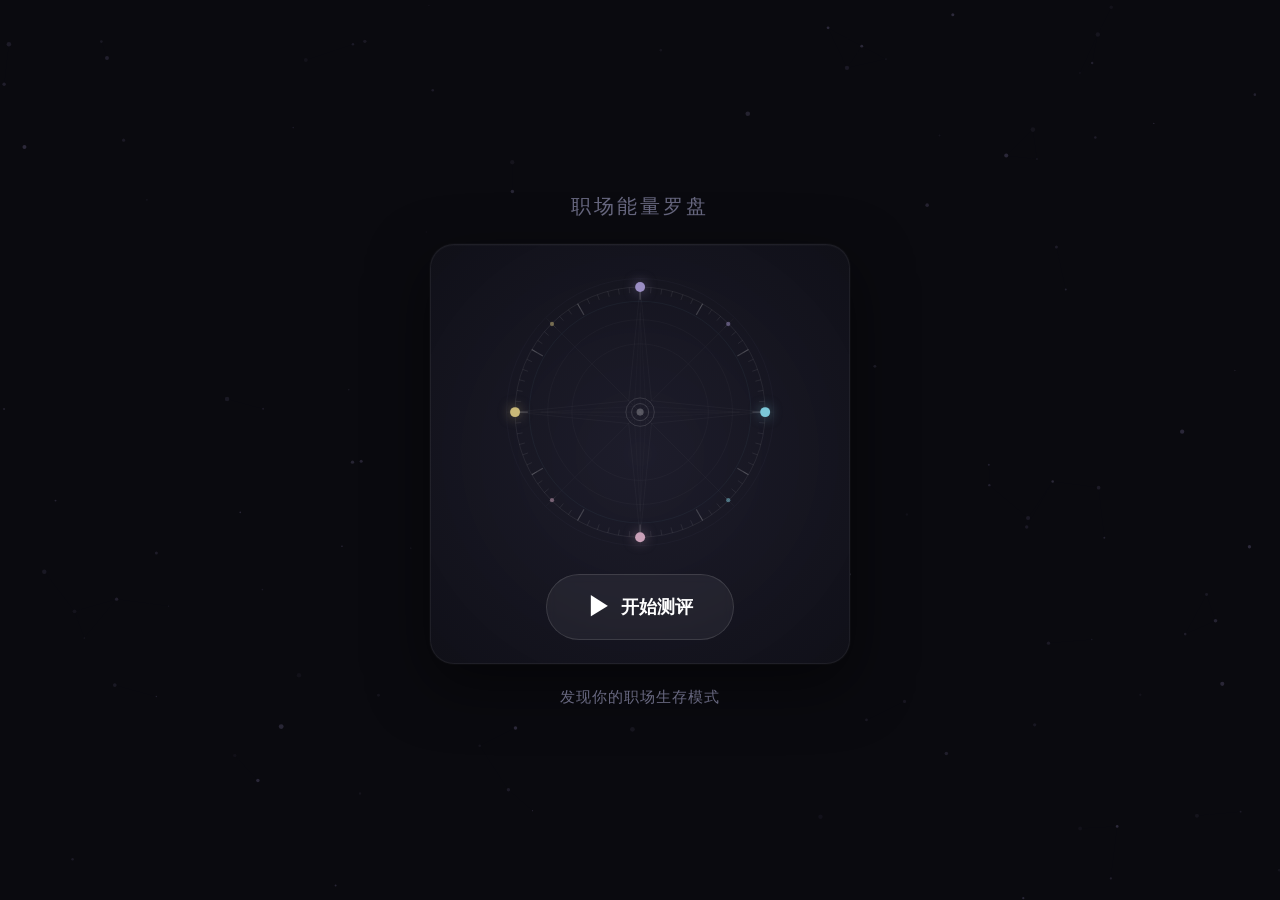
==== projects/career-compass/index.html @ a4a71238 "初始提交：门户首页 + 赛博算命 + 职场罗盘 + 简历优化" ====
<!DOCTYPE html>
<html lang="zh-CN">
<head>
<meta charset="UTF-8">
<meta name="viewport" content="width=device-width, initial-scale=1.0, maximum-scale=1.0, user-scalable=no, viewport-fit=cover">
<meta name="color-scheme" content="dark">
<meta name="theme-color" content="#08080f">
<meta name="description" content="职场能量罗盘 - 发现你的职场生存模式。24道题，8分钟，找到你在职场中的核心矛盾与应对策略。">
<meta property="og:title" content="职场能量罗盘 - 发现你的职场生存模式">
<meta property="og:description" content="24道题测出你的职场生存模式，获得专属行动指南。">
<meta property="og:type" content="website">
<title>职场能量罗盘 - 发现你的职场生存模式</title>
<style>
/* ===== CSS Variables ===== */
:root {
  --bg-deep: #0a0a0f;
  --bg-primary: #0f0f18;
  --bg-card: #161622;
  --bg-elevated: #1c1c2e;
  --accent-cyan: #7cc8d8;
  --accent-purple: #9b8ec4;
  --accent-rose: #c9a0b8;
  --accent-gold: #c9b878;
  --accent-green: #7eb89e;
  --accent-coral: #c98080;
  --gradient-main: linear-gradient(135deg, #9b8ec4, #7cc8d8);
  --gradient-accent: linear-gradient(135deg, #c9a0b8, #c9b878);
  --text-primary: #e8e8f0;
  --text-secondary: #9898b0;
  --text-muted: #686880;
  --border-subtle: rgba(155, 142, 196, 0.12);
  --border-glow: rgba(124, 200, 216, 0.25);
  --shadow-neon: 0 0 30px rgba(124, 200, 216, 0.12), 0 0 80px rgba(155, 142, 196, 0.06);
  --shadow-elevated: 0 4px 32px rgba(0, 0, 0, 0.4);
  --radius-sm: 8px;
  --radius-md: 12px;
  --radius-lg: 20px;
  --radius-xl: 28px;
  --font-heading: 'PingFang SC', 'Microsoft YaHei', 'Noto Sans SC', sans-serif;
  --font-body: 'PingFang SC', 'Microsoft YaHei', 'Noto Sans SC', sans-serif;
  --font-mono: 'SF Mono', 'Cascadia Code', 'Consolas', monospace;
}
*, *::before, *::after { box-sizing: border-box; margin: 0; padding: 0; }
html, body { height: 100%; overflow: hidden; }
body {
  font-family: var(--font-body);
  background: var(--bg-deep);
  color: var(--text-primary);
  -webkit-font-smoothing: antialiased;
  -webkit-tap-highlight-color: transparent;
  -webkit-touch-callout: none;
  user-select: none;
}
button { font-family: inherit; border: none; cursor: pointer; background: none; color: inherit; -webkit-appearance: none; appearance: none; }
.report-section * { -webkit-touch-callout: default; user-select: text; }

/* ===== Canvas Background ===== */
#particleCanvas { position: fixed; top: 0; left: 0; width: 100%; height: 100%; z-index: 0; pointer-events: none; }

/* ===== App Container ===== */
#app { position: relative; z-index: 1; height: 100%; width: 100%; max-width: 720px; margin: 0 auto; display: flex; flex-direction: column; overflow: hidden; }

/* ===== Page Base ===== */
.page { position: absolute; top: 0; left: 0; width: 100%; height: 100%; display: flex; flex-direction: column; align-items: center; justify-content: center; padding: 24px 20px; opacity: 0; transform: translateY(20px); pointer-events: none; transition: opacity 400ms cubic-bezier(0.4,0,0.2,1), transform 400ms cubic-bezier(0.4,0,0.2,1); overflow-y: auto; -webkit-overflow-scrolling: touch; }
.page.active { opacity: 1; transform: translateY(0); pointer-events: auto; }

/* ===== Loading Page ===== */
#page-loading.active { background: var(--bg-deep); }

/* ===== Start Page — Screen Card ===== */
#page-start { gap: clamp(12px, 3vh, 24px); }
.screen-label { font-size: clamp(15px, 3vw, 20px); color: var(--text-muted); letter-spacing: 3px; text-transform: uppercase; text-align: center; }
.screen-card {
  width: min(82vw, 420px); aspect-ratio: 1 / 1;
  border-radius: clamp(16px, 3vw, 24px);
  background: radial-gradient(ellipse at center, rgba(155,142,196,0.06) 0%, rgba(0,0,0,0.3) 100%), var(--bg-card);
  border: 1px solid rgba(255,255,255,0.06);
  position: relative; overflow: hidden;
  box-shadow: 0 0 0 1px rgba(255,255,255,0.02), 0 20px 60px rgba(0,0,0,0.5), inset 0 1px 0 rgba(255,255,255,0.02);
}
.screen-inner {
  position: absolute; inset: 0;
  display: flex; flex-direction: column; align-items: center; justify-content: center;
  gap: clamp(12px, 2vh, 20px);
  transition: transform 400ms cubic-bezier(0.4,0,0.2,1), opacity 300ms ease;
}
.screen-compass {
  width: 68%; aspect-ratio: 1 / 1;
  transition: transform 800ms cubic-bezier(0.25,0.1,0.25,1);
}
.screen-compass svg { width: 100%; height: 100%; overflow: visible; }
.screen-compass .dot-north, .screen-compass .dot-south,
.screen-compass .dot-east, .screen-compass .dot-west { transition: transform 400ms cubic-bezier(0.25,0.1,0.25,1); }

/* Screen idle animation — slow breathing rotation */
#page-start.active .screen-compass { animation: compassBreathe 8s ease-in-out infinite; }
@keyframes compassBreathe {
  0%, 100% { transform: rotate(0deg); }
  25% { transform: rotate(3deg); }
  75% { transform: rotate(-3deg); }
}

/* PLAY button */
.screen-play {
  display: flex; align-items: center; gap: 10px;
  padding: clamp(12px, 2vh, 16px) clamp(28px, 5vw, 40px);
  border-radius: 50px;
  font-size: clamp(15px, 2.5vw, 18px); font-weight: 600; color: #fff;
  background: rgba(255,255,255,0.06);
  border: 1px solid rgba(255,255,255,0.12);
  cursor: pointer; transition: all 300ms ease;
  backdrop-filter: blur(4px);
}
.screen-play:hover { background: rgba(255,255,255,0.1); border-color: rgba(255,255,255,0.2); }
.screen-play:active { transform: scale(0.96); }
.play-icon { font-size: clamp(18px, 3vw, 24px); }

/* Screen animations — triggered by JS */
.screen-compass.spinning { animation: spinFast 0.8s cubic-bezier(0.25,0.1,0.25,1) forwards !important; }
@keyframes spinFast { 0% { transform: rotate(0deg); } 100% { transform: rotate(720deg); } }
.screen-compass.converging .dot-north,
.screen-compass.converging .dot-south,
.screen-compass.converging .dot-east,
.screen-compass.converging .dot-west { transform: translate(0, 0) !important; }
.screen-compass.converging .dot-north { transform: translate(0, 34px) !important; }
.screen-compass.converging .dot-south { transform: translate(0, -34px) !important; }
.screen-compass.converging .dot-east { transform: translate(-34px, 0) !important; }
.screen-compass.converging .dot-west { transform: translate(34px, 0) !important; }
.screen-inner.burst { transform: scale(20); opacity: 0; transition: transform 500ms cubic-bezier(0.6,0,1,1), opacity 400ms ease; }

.screen-sub { font-size: clamp(13px, 2vw, 15px); color: var(--text-muted); text-align: center; letter-spacing: 1px; }
/* Staggered fade-in for start page text */
#page-start .screen-label, #page-start .screen-card, #page-start .screen-sub { opacity: 0; transform: translateY(12px); }
#page-start.active .screen-label { animation: fadeInUp 500ms ease-out 100ms forwards; }
#page-start.active .screen-card { animation: fadeInUp 500ms ease-out 250ms forwards; }
#page-start.active .screen-sub { animation: fadeInUp 500ms ease-out 450ms forwards; }
@keyframes fadeInUp { to { opacity: 1; transform: translateY(0); } }

/* ===== Shared Button Styles ===== */
.btn-primary { padding: 16px 48px; border-radius: var(--radius-xl); font-size: 17px; font-weight: 600; color: #fff; background: var(--gradient-main); box-shadow: var(--shadow-neon); transition: all 200ms ease; position: relative; }
.btn-primary:hover { transform: translateY(-1px); box-shadow: 0 0 20px rgba(124,200,216,0.18), 0 0 50px rgba(155,142,196,0.08); }
.btn-primary:active { transform: scale(0.98); }

/* ===== Quiz Page ===== */
#page-quiz { justify-content: flex-start; padding-top: 80px; }
.progress-wrap { width: 100%; max-width: 400px; margin-bottom: 32px; }
.progress-info { display: flex; justify-content: space-between; margin-bottom: 8px; font-size: 13px; color: var(--text-muted); }
.progress-track { width: 100%; height: 4px; background: var(--bg-card); border-radius: 2px; overflow: hidden; }
.progress-fill { height: 100%; background: var(--gradient-main); border-radius: 2px; transition: width 300ms ease; box-shadow: none; }
.module-indicator { font-size: 12px; color: var(--accent-cyan); text-transform: uppercase; letter-spacing: 2px; margin-bottom: 12px; text-align: center; }
.question-card { width: 100%; max-width: 460px; animation: slideInRight 350ms ease-out; }
.question-card.reverse { animation: slideInLeft 350ms ease-out; }
@keyframes slideInRight { from { opacity: 0; transform: translateX(40px); } to { opacity: 1; transform: translateX(0); } }
@keyframes slideInLeft { from { opacity: 0; transform: translateX(-40px); } to { opacity: 1; transform: translateX(0); } }
.question-number { font-size: 13px; color: var(--accent-purple); margin-bottom: 12px; font-weight: 600; }
.question-text { font-size: 19px; font-weight: 500; line-height: 1.5; margin-bottom: 24px; color: var(--text-primary); }
.options-grid { display: flex; flex-direction: column; gap: 12px; }
.option-btn { display: flex; align-items: flex-start; gap: 12px; width: 100%; padding: 16px; border-radius: var(--radius-md); background: var(--bg-card); border: 1px solid var(--border-subtle); text-align: left; transition: all 200ms ease; cursor: pointer; min-height: 56px; }
.option-btn:hover { border-color: rgba(124,200,216,0.4); background: rgba(124,200,216,0.03); }
.option-btn.selected { border-color: var(--accent-cyan); background: linear-gradient(145deg, rgba(124,200,216,0.08), rgba(155,142,196,0.05)); }
.option-letter { flex-shrink: 0; width: 28px; height: 28px; border-radius: 50%; background: var(--bg-elevated); display: flex; align-items: center; justify-content: center; font-size: 13px; font-weight: 600; color: var(--text-muted); transition: all 200ms ease; }
.option-btn.selected .option-letter { background: var(--accent-cyan); color: #1a1a28; }
.option-text { font-size: 15px; line-height: 1.6; color: var(--text-secondary); }
.option-btn.selected .option-text { color: var(--text-primary); }
.quiz-nav { display: flex; justify-content: space-between; width: 100%; max-width: 460px; margin-top: 24px; gap: 16px; }
.btn-back, .btn-next { padding: 12px 24px; border-radius: var(--radius-md); font-size: 14px; font-weight: 500; transition: all 200ms ease; }
.btn-back { color: var(--text-muted); border: 1px solid var(--border-subtle); }
.btn-back:hover { color: var(--text-secondary); border-color: var(--text-muted); }
.btn-next { color: #fff; background: var(--gradient-main); opacity: 0.4; pointer-events: none; transition: all 200ms ease; }
.btn-next.enabled { opacity: 1; pointer-events: auto; }
.btn-next.enabled:hover { background: linear-gradient(135deg, #a99ccf, #8cd2df); }

/* ===== Result Page ===== */
#page-result { justify-content: flex-start; padding-top: 40px; padding-bottom: 120px; }
.result-compact { width: 100%; max-width: 460px; display: flex; flex-direction: column; align-items: center; }
.mode-emoji { font-size: 64px; margin-bottom: 12px; animation: floatIn 600ms ease-out; }
@keyframes floatIn { from { opacity: 0; transform: translateY(20px) scale(0.8); } to { opacity: 1; transform: translateY(0) scale(1); } }
.mode-name { font-size: 30px; font-weight: 700; text-align: center; margin-bottom: 4px; }
.mode-name-en { font-size: 14px; color: var(--text-muted); font-family: var(--font-mono); margin-bottom: 12px; }
.mode-tagline { font-size: 16px; color: var(--text-secondary); text-align: center; font-style: italic; line-height: 1.5; margin-bottom: 28px; padding: 0 16px; }

/* Dashboard */
.dashboard { width: 100%; display: grid; grid-template-columns: repeat(4, 1fr); gap: 12px; margin-bottom: 28px; }
.gauge { display: flex; flex-direction: column; align-items: center; gap: 6px; }
.gauge-ring { position: relative; width: 64px; height: 64px; }
.gauge-ring svg { width: 100%; height: 100%; transform: rotate(-90deg); }
.gauge-bg { fill: none; stroke: rgba(255,255,255,0.06); stroke-width: 3; }
.gauge-fill { fill: none; stroke-width: 3; stroke-linecap: round; transition: stroke-dashoffset 1400ms cubic-bezier(0.4,0,0.2,1); }
.gauge-value { position: absolute; top: 50%; left: 50%; transform: translate(-50%, -50%); font-size: 16px; font-weight: 700; }
.gauge-label { font-size: 11px; color: var(--text-muted); text-align: center; }

/* Core Contradiction */
.contradiction-card { width: 100%; padding: 20px; border-radius: var(--radius-lg); background: var(--bg-card); border: 1px solid var(--border-subtle); margin-bottom: 24px; }
.contradiction-card h4 { font-size: 13px; color: var(--accent-coral); margin-bottom: 8px; text-transform: uppercase; letter-spacing: 1px; }
.contradiction-card p { font-size: 15px; color: var(--text-primary); line-height: 1.6; }

/* Expand Button */
.btn-expand { width: 100%; padding: 14px; border-radius: var(--radius-md); font-size: 15px; color: var(--accent-cyan); border: 1px solid var(--border-glow); background: rgba(124,200,216,0.05); transition: all 200ms ease; margin-bottom: 24px; }
.btn-expand:hover { background: rgba(124,200,216,0.1); }

/* Full Report */
.result-full { width: 100%; max-width: 460px; max-height: 0; opacity: 0; overflow: hidden; transition: max-height 600ms cubic-bezier(0.4,0,0.2,1), opacity 400ms ease; }
.result-full.expanded { max-height: 12000px; opacity: 1; }
.report-section { margin-bottom: 28px; padding: 24px; border-radius: var(--radius-lg); background: var(--bg-card); border: 1px solid var(--border-subtle); }
.report-section h3 { font-size: 18px; font-weight: 600; margin-bottom: 16px; color: var(--text-primary); letter-spacing: 0.5px; }
.report-section h4 { font-size: 15px; font-weight: 600; margin-bottom: 8px; color: var(--text-primary); }
.report-section p { font-size: 14px; line-height: 1.8; color: var(--text-secondary); }
.report-section .highlight { color: var(--accent-cyan); }
.superpower-item, .trap-item, .strategy-item { margin-bottom: 16px; }
.superpower-item:last-child, .trap-item:last-child, .strategy-item:last-child { margin-bottom: 0; }
.power-icon, .trap-icon, .strategy-icon { font-size: 20px; margin-right: 6px; }
.signal-tag { display: inline-block; padding: 4px 10px; border-radius: 12px; font-size: 12px; margin-top: 6px; background: rgba(201,128,128,0.15); color: var(--accent-coral); }
.action-tag { display: inline-block; padding: 6px 12px; border-radius: 12px; font-size: 13px; margin-top: 8px; background: rgba(124,200,216,0.1); color: var(--accent-cyan); }
.relation-table { width: 100%; border-collapse: collapse; margin-top: 8px; }
.relation-table th, .relation-table td { padding: 10px 12px; font-size: 13px; line-height: 1.5; text-align: left; border-bottom: 1px solid var(--border-subtle); }
.relation-table th { color: var(--text-muted); font-weight: 500; font-size: 12px; }
.relation-table td { color: var(--text-secondary); }

/* Result Actions */
.result-actions { position: fixed; bottom: 0; left: 0; right: 0; padding: 16px 20px calc(16px + env(safe-area-inset-bottom, 0px)); background: linear-gradient(180deg, transparent, var(--bg-deep) 40%); display: flex; gap: 12px; justify-content: center; z-index: 10; max-width: 720px; margin: 0 auto; }
.btn-secondary { padding: 14px 28px; border-radius: var(--radius-xl); font-size: 15px; font-weight: 500; color: var(--text-secondary); border: 1px solid var(--border-subtle); transition: all 200ms ease; }
.btn-secondary:hover { border-color: var(--text-muted); color: var(--text-primary); }

/* ===== Scrollbar ===== */
::-webkit-scrollbar { width: 4px; }
::-webkit-scrollbar-track { background: transparent; }
::-webkit-scrollbar-thumb { background: var(--border-subtle); border-radius: 2px; }
::-webkit-scrollbar-thumb:hover { background: var(--border-glow); }

/* ===== Mobile ===== */
@media (max-width: 480px) {
  .mode-name { font-size: 25px; }
  .question-text { font-size: 17px; }
  .option-btn { padding: 14px; min-height: 52px; }
  .option-text { font-size: 14px; }
  .dashboard { grid-template-columns: repeat(4, 1fr); gap: 8px; }
  .gauge-ring { width: 52px; height: 52px; }
  .gauge-value { font-size: 14px; }
  .page { padding: 20px 16px; }
  #page-quiz { padding-top: 60px; }
}
@media (max-width: 360px) {
  .screen-card { width: 88vw; border-radius: 14px; }
  .screen-compass { width: 72%; }
}
@media (min-width: 768px) {
  .question-text { font-size: 20px; }
  .option-text { font-size: 16px; }
}
</style>
</head>
<body>
<canvas id="particleCanvas"></canvas>
<div id="app">
  <!-- Loading -->
  <section id="page-loading" class="page active"></section>
  <!-- Start -->
  <section id="page-start" class="page">
    <p class="screen-label">职场能量罗盘</p>
    <div class="screen-card" id="screenCard">
      <div class="screen-inner" id="screenInner">
        <div class="screen-compass" id="screenCompass">
          <svg viewBox="0 0 200 200">
            <defs>
              <radialGradient id="cg" cx="50%" cy="50%"><stop offset="0%" stop-color="rgba(255,255,255,0.06)"/><stop offset="100%" stop-color="rgba(255,255,255,0)"/></radialGradient>
            </defs>
            <!-- Outer glow ring -->
            <circle cx="100" cy="100" r="94" fill="none" stroke="rgba(155,142,196,0.06)" stroke-width="0.5"/>
            <!-- Tick ring: 72 ticks at 5° intervals -->
            <g id="ticks" stroke="rgba(255,255,255,0.12)" stroke-width="0.4">
              <g id="tickGroup"></g>
            </g>
            <!-- Outer ring -->
            <circle cx="100" cy="100" r="88" fill="none" stroke="rgba(255,255,255,0.08)" stroke-width="0.6"/>
            <!-- Major tick ring (12 ticks at 30°) -->
            <g id="majorTicks" stroke="rgba(255,255,255,0.18)" stroke-width="0.8"></g>
            <!-- Mid ring -->
            <circle cx="100" cy="100" r="78" fill="none" stroke="rgba(124,200,216,0.08)" stroke-width="0.5"/>
            <!-- Inner ring -->
            <circle cx="100" cy="100" r="65" fill="none" stroke="rgba(255,255,255,0.05)" stroke-width="0.4"/>
            <!-- Compass rose: 8-pointed star -->
            <g stroke="rgba(255,255,255,0.06)" stroke-width="0.4" fill="none">
              <polygon points="100,12 108,92 188,100 108,108 100,188 92,108 12,100 92,92"/>
              <polygon points="100,30 104,96 170,100 104,104 100,170 96,104 30,100 96,96" stroke="rgba(255,255,255,0.04)"/>
            </g>
            <!-- Cardinal lines -->
            <g stroke="rgba(255,255,255,0.05)" stroke-width="0.4">
              <line x1="100" y1="6" x2="100" y2="194"/>
              <line x1="6" y1="100" x2="194" y2="100"/>
              <line x1="34" y1="34" x2="166" y2="166"/>
              <line x1="166" y1="34" x2="34" y2="166"/>
            </g>
            <!-- Inner rose ring -->
            <circle cx="100" cy="100" r="48" fill="none" stroke="rgba(255,255,255,0.05)" stroke-width="0.4"/>
            <!-- Center hub -->
            <circle cx="100" cy="100" r="10" fill="none" stroke="rgba(255,255,255,0.15)" stroke-width="0.6"/>
            <circle cx="100" cy="100" r="6" fill="none" stroke="rgba(255,255,255,0.2)" stroke-width="0.5"/>
            <circle cx="100" cy="100" r="2.5" fill="rgba(255,255,255,0.25)"/>
            <!-- Cardinal dots (colored, parallax) -->
            <circle cx="100" cy="12" r="3.5" fill="#9b8ec4" class="dot-north" data-depth="0.7" style="filter: drop-shadow(0 0 4px rgba(155,142,196,0.5))"/>
            <circle cx="188" cy="100" r="3.5" fill="#7cc8d8" class="dot-east" data-depth="0.5" style="filter: drop-shadow(0 0 4px rgba(124,200,216,0.5))"/>
            <circle cx="100" cy="188" r="3.5" fill="#c9a0b8" class="dot-south" data-depth="0.7" style="filter: drop-shadow(0 0 4px rgba(201,160,184,0.5))"/>
            <circle cx="12" cy="100" r="3.5" fill="#c9b878" class="dot-west" data-depth="0.5" style="filter: drop-shadow(0 0 4px rgba(201,184,120,0.5))"/>
            <!-- Secondary dots at intercardinal positions -->
            <circle cx="162" cy="38" r="1.5" fill="rgba(155,142,196,0.5)" data-depth="0.3"/>
            <circle cx="162" cy="162" r="1.5" fill="rgba(124,200,216,0.5)" data-depth="0.3"/>
            <circle cx="38" cy="162" r="1.5" fill="rgba(201,160,184,0.5)" data-depth="0.3"/>
            <circle cx="38" cy="38" r="1.5" fill="rgba(201,184,120,0.5)" data-depth="0.3"/>
          </svg>
        </div>
        <button class="screen-play" id="btnPlay" onclick="startQuiz()">
          <span class="play-icon">▶</span>
          <span>开始测评</span>
        </button>
      </div>
    </div>
    <p class="screen-sub">发现你的职场生存模式</p>
  </section>
  <!-- Quiz -->
  <section id="page-quiz" class="page">
    <div class="progress-wrap">
      <div class="progress-info"><span id="progressText">1 / 24</span><span id="moduleLabel" class="module-indicator">模块一：能量来源</span></div>
      <div class="progress-track"><div class="progress-fill" id="progressFill" style="width:4.2%"></div></div>
    </div>
    <div class="question-card" id="questionCard">
      <div class="question-number" id="questionNumber">Q1</div>
      <h3 class="question-text" id="questionText"></h3>
      <div class="options-grid" id="optionsGrid"></div>
    </div>
    <div class="quiz-nav">
      <button class="btn-back" id="btnBack" onclick="prevQuestion()">← 上一题</button>
      <button class="btn-next" id="btnNext" onclick="nextQuestion()">下一题 →</button>
    </div>
  </section>
  <!-- Result -->
  <section id="page-result" class="page">
    <div class="result-compact" id="resultCompact"></div>
    <div class="result-full collapsed" id="resultFull"></div>
    <div class="result-actions">
      <button class="btn-secondary" onclick="resetQuiz()">重新测评</button>
      <button class="btn-primary" onclick="saveResult()">保存结果</button>
    </div>
  </section>
</div>

<script>
// ==================== DATA ====================
const QUESTIONS = [
  // 模块一：能量来源 Q1-Q6 (index 0-5)
  {id:1, module:1, text:'周一早晨醒来，想到要上班，你的第一反应通常是？', options:[
    {l:'A', t:'"今天有什么新挑战在等我？"——想到可能的成就感就精神了'},
    {l:'B', t:'"又要面对那些破事了"——需要做一下心理建设才能起床'},
    {l:'C', t:'"今天有哪些会议/社交？"——想到要和同事交流，有点期待也有点紧张'},
    {l:'D', t:'"让我安静地把今天的事做完就好"——最怕突然被打扰'}]},
  {id:2, module:1, text:'以下哪种情况最让你感到"被掏空"？', options:[
    {l:'A', t:'努力了很久却没人看到、没人认可'},
    {l:'B', t:'做的事情毫无意义，纯粹为了做而做'},
    {l:'C', t:'团队氛围紧张，人际关系让人心累'},
    {l:'D', t:'被频繁打断，没有整块时间专注做事'}]},
  {id:3, module:1, text:'当你完成了一个大项目，什么最能让你"回血"？', options:[
    {l:'A', t:'领导公开表扬、同事的羡慕、朋友圈的点赞'},
    {l:'B', t:'自己内心知道这件事做得漂亮，有没有人夸不重要'},
    {l:'C', t:'和团队一起庆祝，感受那种"我们一起做到了"的连接感'},
    {l:'D', t:'一个人静静待着，给自己一段什么都不做的空白时间'}]},
  {id:4, module:1, text:'以下哪种描述最接近你对"好工作"的定义？', options:[
    {l:'A', t:'收入体面、title好听、爸妈在亲戚面前有面子'},
    {l:'B', t:'做自己真正相信的事情，哪怕收入不是最高的'},
    {l:'C', t:'同事好相处、领导不PUA、每天上班心情不差'},
    {l:'D', t:'有足够的自主权，不被人盯着干活'}]},
  {id:5, module:1, text:'领导当众表扬你时，你的真实感受是？', options:[
    {l:'A', t:'开心！这是对我价值的确认，我要截图发给朋友/家人'},
    {l:'B', t:'有点尴尬……我其实更希望私下得到具体的反馈'},
    {l:'C', t:'松了一口气，说明我最近的人际关系处理得还不错'},
    {l:'D', t:'好的，然后呢？我更关心下一步该做什么'}]},
  {id:6, module:1, text:'你更愿意把业余时间花在？', options:[
    {l:'A', t:'能带来额外收入或社交资本的副业/学习'},
    {l:'B', t:'纯粹因为热爱而做的事情，哪怕不产生任何经济价值'},
    {l:'C', t:'和朋友/家人在一起，维护重要的人际关系'},
    {l:'D', t:'独处、阅读、思考、运动——给自己充电'}]},
  // 模块二：压力应对 Q7-Q12 (index 6-11)
  {id:7, module:2, text:'当你发现自己的工作量越来越大、快要扛不住时，你会？', options:[
    {l:'A', t:'直接找领导谈：要么加人、要么加钱、要么减活'},
    {l:'B', t:'先自己扛一扛，但如果发现根本性问题，会推动流程优化'},
    {l:'C', t:'找同事吐槽、寻求情感支持，然后继续扛'},
    {l:'D', t:'调整自己的节奏，降低标准，能交差就行'}]},
  {id:8, module:2, text:'公司推出了一个你认为不合理的新政策，你的反应是？', options:[
    {l:'A', t:'联合同事一起反馈，争取修改'},
    {l:'B', t:'分析背后的逻辑，看有没有道理，如果没有就提建设性替代方案'},
    {l:'C', t:'虽然不爽，但会先观察别人怎么反应，不做出头鸟'},
    {l:'D', t:'心里骂一骂，该干嘛干嘛，政策是公司的事，做好自己是我的事'}]},
  {id:9, module:2, text:'面对一个非常强势的同事/领导，你的策略是？', options:[
    {l:'A', t:'正面应对，该争的争，不能输'},
    {l:'B', t:'用逻辑和数据说话，不卷入情绪对抗'},
    {l:'C', t:'尽量维持表面和谐，私下再想办法'},
    {l:'D', t:'避开正面冲突，在自己的领域做好就行'}]},
  {id:10, module:2, text:'当你感到"卷不动了"，你会？', options:[
    {l:'A', t:'短暂休息后继续卷——我不能输'},
    {l:'B', t:'停下来反思：我在卷什么？值得吗？要不要换条路？'},
    {l:'C', t:'和信得过的朋友/前辈聊聊，看看有没有其他可能性'},
    {l:'D', t:'降低参与度，做好分内事，把精力留给生活'}]},
  {id:11, module:2, text:'面对职场中的不确定性（如组织架构调整、裁员传闻），你通常？', options:[
    {l:'A', t:'主动打探信息、制定Plan B、确保自己处于有利位置'},
    {l:'B', t:'分析局势、评估影响、思考自己的长期方向是否需要调整'},
    {l:'C', t:'焦虑但倾向于相信组织/领导会安排好'},
    {l:'D', t:'做好最坏打算，但也相信不管怎样自己都能应对'}]},
  {id:12, module:2, text:'以下哪种说法最接近你的"职场生存哲学"？', options:[
    {l:'A', t:'"进攻是最好的防守"——永远保持竞争力'},
    {l:'B', t:'"做正确的事，而非容易的事"——哪怕代价更大'},
    {l:'C', t:'"人脉就是钱脉"——关系到位了，事情就好办'},
    {l:'D', t:'"流水不争先，争的是滔滔不绝"——长期主义'}]},
  // 模块三：关系模式 Q13-Q18 (index 12-17)
  {id:13, module:3, text:'公司团建对你来说是？', options:[
    {l:'A', t:'展示自己、拓展人脉的好机会'},
    {l:'B', t:'看情况——有意义的团建可以，纯尬的活动不如不去'},
    {l:'C', t:'虽然有点累，但也是融入团队的必要社交'},
    {l:'D', t:'能不去就不去，宁愿一个人待着'}]},
  {id:14, module:3, text:'同事把不属于你的活推给你，你的反应是？', options:[
    {l:'A', t:'直接拒绝，或者要求等价交换'},
    {l:'B', t:'分析是否合理——如果有助于团队目标可以接，但会说明边界'},
    {l:'C', t:'心里不愿意但不好意思拒绝，先接了再说'},
    {l:'D', t:'默默接了但以后会注意和这个人保持距离'}]},
  {id:15, module:3, text:'你对"向上管理"的态度是？', options:[
    {l:'A', t:'必须的！让领导看到我的价值是职场核心竞争力'},
    {l:'B', t:'不是拍马屁，而是有效沟通——让领导理解我的工作和需求'},
    {l:'C', t:'道理都懂，但做起来很别扭，不知道怎么开口'},
    {l:'D', t:'做好自己的事就行，领导自然能看到'}]},
  {id:16, module:3, text:'在团队会议中，你通常是？', options:[
    {l:'A', t:'积极发言的那个人，喜欢主导讨论'},
    {l:'B', t:'有想法才说，没想法不硬说，但说了就要有质量'},
    {l:'C', t:'看氛围——如果大家都很积极我就配合，如果很冷我就活跃一下'},
    {l:'D', t:'尽量不发言，除非被点名'}]},
  {id:17, module:3, text:'当你和同事产生分歧时，你的第一反应是？', options:[
    {l:'A', t:'坚持自己的立场，用论据说服对方'},
    {l:'B', t:'先理解对方的角度，然后寻找共同点'},
    {l:'C', t:'可能就顺着对方了，关系比事情重要'},
    {l:'D', t:'回避深入讨论，各做各的就好'}]},
  {id:18, module:3, text:'以下哪种情况最让你在职场中感到孤独？', options:[
    {l:'A', t:'没人认可我的贡献，感觉自己在团队中是透明的'},
    {l:'B', t:'周围人都不理解我为什么这么在意这件事'},
    {l:'C', t:'团队里没有真正可以交心的人，都是表面客气'},
    {l:'D', t:'被频繁拉入各种群聊和会议，但没有任何有深度的交流'}]},
  // 模块四：意义追寻 Q19-Q24 (index 18-23)
  {id:19, module:4, text:'如果财务自由了，你还会工作吗？', options:[
    {l:'A', t:'会，但要做得更"高级"——创业、投资、做更有影响力的事'},
    {l:'B', t:'会，但只做自己真正相信的事情，哪怕很小众'},
    {l:'C', t:'可能会做一些和人打交道的工作，不一定是为了钱'},
    {l:'D', t:'可能不会了，或者做一些完全不"卷"的事情，比如开个书店/咖啡馆'}]},
  {id:20, module:4, text:'你觉得自己五年后最可能在做什么？', options:[
    {l:'A', t:'在某个领域做到顶尖/管理层，成为别人眼中的成功者'},
    {l:'B', t:'在做一件自己真正热爱且有意义的事情，无论规模大小'},
    {l:'C', t:'在一个氛围好的团队里，做着还算喜欢的工作，生活工作平衡'},
    {l:'D', t:'说实话不太确定，但希望比现在更自由、更从容'}]},
  {id:21, module:4, text:'你对AI取代工作的态度是？', options:[
    {l:'A', t:'焦虑但有行动——我在学习AI工具，确保自己不被淘汰'},
    {l:'B', t:'思考什么是我独有的、AI替代不了的价值，并朝那个方向深耕'},
    {l:'C', t:'担心，但相信人际关系和情感连接是AI做不到的'},
    {l:'D', t:'顺其自然，该来的总会来，做好眼前事'}]},
  {id:22, module:4, text:'以下哪种情况最容易让你考虑离职？', options:[
    {l:'A', t:'薪资/职级长期没有提升，感觉自己"亏了"'},
    {l:'B', t:'做的事情和自己价值观冲突，每天都在消耗自己'},
    {l:'C', t:'团队氛围toxic，每天上班像上刑'},
    {l:'D', t:'完全没有成长空间，每天都在重复，脑子快生锈了'}]},
  {id:23, module:4, text:'你理想中的"成功"更接近以下哪种？', options:[
    {l:'A', t:'行业内有影响力、收入体面、被社会认可'},
    {l:'B', t:'忠于自己的价值观，做的事情经得起时间考验'},
    {l:'C', t:'有一群志同道合的人一起做有意义的事'},
    {l:'D', t:'内心平静自洽，不被外界的评价左右'}]},
  {id:24, module:4, text:'如果用一个词描述你当前职场状态的核心矛盾，最接近的是？', options:[
    {l:'A', t:'"卷还是不卷"——想赢但怕累'},
    {l:'B', t:'"坚持还是放弃"——有意义但很苦'},
    {l:'C', t:'"迎合还是做自己"——想融入但不想伪装'},
    {l:'D', t:'"加速还是减速"——想成长但不想被掏空'}]}
];

const MODES = {
  A1:{key:'A1',name:'开拓者',nameEn:'The Trailblazer',emoji:'🔥',quadrant:'I',tagline:'"我要在职场丛林中杀出一条路"',
    profile:'你是一个外在驱动+主动建构的职场人。你的引擎由外部世界的信号驱动——认可、排名、晋升、收入、影响力。你是团队里那个永远盯着目标、永远在问"下一个是什么"的人。你对竞争不恐惧——你甚至有点享受竞争，因为它让你感到自己活着。优势场景：销售攻坚、业绩冲刺、危机处理、需要有人站出来"扛旗"的局面。',
    superpowers:[
      {icon:'🏆',title:'目标狙击手',desc:'一旦有了清晰的目标，你就是团队里最能打的那个。你不纠结、不内耗、不犹豫——干就完了。',scene:'季度末冲业绩，所有人都累了，你反而越冲越兴奋，最后一刻拿下关键客户。'},
      {icon:'📢',title:'自我品牌官',desc:'你天然懂得"让价值被看见"。你不会觉得展示成果是"不好意思"的事，因为你认为：做得好就应该被看到。',scene:'年终述职时，你的PPT是全场最有故事线的——有数据、有战功、有高光时刻。'},
      {icon:'💪',title:'抗压引擎',desc:'压力对你来说不是阻碍，是燃料。别人在压力下退缩，你在压力下反而更清醒、更果断。',scene:'项目出危机时，你是那个能稳住局面、快速拍板的人，团队跟着你反而安心了。'}],
    traps:[
      {icon:'🎢',title:'奖赏依赖症',signal:'如果没有明确的奖励（升职、加薪、表扬），你对同一件事的动力会断崖式下降。',consequence:'你可能在需要长期深耕但短期看不到回报的领域提前退出，错失更大的机会。',warning:'你发现自己在想"这事对我有什么好处？"的频率越来越高。'},
      {icon:'🏃',title:'永动机型过载',signal:'你不敢停下来，因为停下来就意味着"落后"。你的日历永远排满。',consequence:'Burnout不是会不会来的问题，而是什么时候来的问题。',warning:'你开始失眠、易怒、对曾经热爱的事情也提不起兴趣。'},
      {icon:'👑',title:'孤家寡人陷阱',signal:'你在竞争中赢得太多，以至于同事开始把你当对手而非伙伴。',consequence:'当你真正需要支持时，发现身边没有人。',warning:'庆功宴上大家都在，但没人真正和你聊心里话。'}],
    contradiction:'"赢了比赛，但这是我想赢的比赛吗？"——你擅长"赢"，但不一定擅长"选择赢什么"。',
    strategies:[
      {icon:'🎯',title:'重新定义"赢"',content:'拿出一张纸，左边写"社会定义的成功"，右边写"如果没有任何人在乎，我依然想做的事"。看看右边写了什么。',action:'每天睡前问自己："今天有没有一件事，我做的时候完全忘了它有什么用，只是纯粹享受？"'},
      {icon:'🧘',title:'刻意练习"无目标时间"',content:'每周留出半天时间，不做任何有明确目标的事——散步、发呆、和朋友漫无目的地聊天。',action:'在日历上锁定一个2小时的空白时段，标签写"什么都不做"。'},
      {icon:'🤝',title:'把"对手"变成"队友"',content:'有意识地去帮助一个"对你没有直接利用价值"的人——不是为了人脉，而是为了练习一种新的关系模式。',action:'找一个团队里你平时不太关注的人，主动提供一次帮助，不期待任何回报。'}],
    relationships:[
      {mode:'🌊 变革者',friction:'你觉得TA太理想主义、不够务实；TA觉得你太功利',advice:'让TA帮你思考"为什么要赢"；你帮TA把理想落地为可执行的目标'},
      {mode:'🧘 修行者',friction:'你觉得TA太佛系、没有冲劲；TA觉得你太躁',advice:'从TA身上学习"不需要外部认可也能自洽"的能力'},
      {mode:'🎭 变色龙',friction:'你觉得TA没有立场、见风使舵；TA觉得你太刚',advice:'TA的灵活性能帮你打开你注意不到的局面'}],
    dashboard:{drive:90,stress:80,relation:50,meaning:40},energyTip:'你的动力和压力双高，像一辆油门踩到底但刹车片快磨光的车。本周至少做一件"没有目的"的事。'},
  A2:{key:'A2',name:'变革者',nameEn:'The Changemaker',emoji:'🌊',quadrant:'II',tagline:'"我要让事情变得更好，哪怕推倒重来"',
    profile:'你是一个内在驱动+主动建构的职场人。你的能量来自内心深处的价值判断——当你看到不合理、不高效、不正义的事情时，你不是默默忍受，而是想要做点什么。你是团队里那个会说"我们为什么要这样做？有没有更好的方式？"的人。你不太在乎办公室政治，也不太擅长"来事"，但你在乎事情本身对不对、好不好。优势场景：产品迭代、流程优化、组织变革、从0到1的创新项目。',
    superpowers:[
      {icon:'🔍',title:'问题雷达',desc:'你有一种敏锐的嗅觉，能在别人觉得"还行"的地方发现可以优化的空间。',scene:'一个新流程上线三天，你已经发现了三个可以改进的点，而其他人还在适应中。'},
      {icon:'🛠️',title:'建设性不服从',desc:'你不是为反而反，你是"带着替代方案说不"的人。',scene:'领导提出了一个你觉得不合理的deadline，你没有直接拒绝，而是拿出了三种调整方案。'},
      {icon:'🔥',title:'意义点燃器',desc:'你对"为什么做这件事"的执着，会感染身边的人。',scene:'团队对项目方向感到迷茫时，你站起来说"我们做这件事是因为……"，让大家都重新找到了动力。'}],
    traps:[
      {icon:'⚡',title:'完美主义瘫痪',signal:'当一个方案不是100%满意时，你宁愿不交也不愿交一个"还行"的版本。',consequence:'你可能被认为"执行力不够"，而实际上你是想太多了。',warning:'你已经改了第三版，但觉得"还是不对"，而deadline是昨天。'},
      {icon:'🦔',title:'刺猬模式',signal:'当你的建议被多次驳回或忽视后，你开始变得防御和尖锐。',consequence:'你可能真的变成了别人眼中的"刺头"，形成恶性循环。',warning:'你发现自己最近在会议上说的话，都是以"不是，我的意思是……"开头。'},
      {icon:'🌪️',title:'孤独革命家',signal:'你相信"我一个人也能改变"，不愿意花时间建立同盟。',consequence:'你的好想法因为没有足够的支持而无法落地。',warning:'你的方案被通过后，发现没有人真正愿意配合执行。'}],
    contradiction:'"有意义的事很难做 vs 容易做的事没意义"——你在追求"做正确的事"，但职场有时候更奖励"做容易的事"。',
    strategies:[
      {icon:'🎯',title:'找到你的"最小可行变革"',content:'不要试图一次性改变整个系统。找到一个小到没人会拒绝、但效果又足以被看到的切入点。',action:'列出你当前最想改变的3件事，问自己：哪一件可以拆出一个"三天内能做完、做完就能看到效果"的子任务？'},
      {icon:'🤝',title:'建立"变革同盟"',content:'在推动变革之前，先找到2-3个可能支持你的人，私下和他们聊聊。',action:'找一位你信任的同事喝咖啡，只问一个问题："你最近工作中最头疼的是什么？"'},
      {icon:'🧘',title:'区分"放弃"与"战略性等待"',content:'有些想法现在做不了，不是因为它不好，而是因为时机不到。',action:'创建一个"未来变革清单"，设定3个月后的提醒来重新审视。'}],
    relationships:[
      {mode:'🤝 连接者',friction:'你觉得TA太"和稀泥"；TA觉得你太"刚"',advice:'借TA的人际敏感度来软性推动变革；用你的清晰逻辑帮TA坚定立场'},
      {mode:'⚡ 冲刺者',friction:'你觉得TA浅；TA觉得你慢',advice:'让TA帮你快速验证想法；你帮TA在执行前多想一步'},
      {mode:'🛡️ 守夜人',friction:'你觉得TA保守；TA觉得你冒险',advice:'尊重TA对风险的敏感——TA的"不行"里往往有重要信息'}],
    dashboard:{drive:80,stress:60,relation:40,meaning:90},energyTip:'你的意义感很高，但关系值是短板。每两周刻意做一次"关系存款"。'},
  B1:{key:'B1',name:'连接者',nameEn:'The Connector',emoji:'🤝',quadrant:'III',tagline:'"关系是我的安全网，和谐是我的充电站"',
    profile:'你是一个外在驱动+适应调谐的职场人。你的能量来自人与人之间的连接。被接纳、被喜欢、被需要——这些对你来说不是"加分项"，而是"基本需求"。你是团队里的粘合剂，是那个能感觉到"会议室气氛不对"并默默调节的人。你擅长跨部门协调，因为你在乎每个人的感受，大家也愿意给你面子。优势场景：团队协作、跨部门沟通、客户关系维护、需要共情力的岗位。',
    superpowers:[
      {icon:'🕊️',title:'氛围调温器',desc:'你能精准感知团队的情绪温度，并在冲突升级前悄无声息地降温。',scene:'两个部门在为一个需求扯皮，你没有站队，而是分别理解了双方的痛点，找到一个中间方案。'},
      {icon:'🫂',title:'信任银行家',desc:'你擅长在日常工作中不断积累信任。当你需要推动一件事时，大家帮你是因为"你平时帮过我"。',scene:'你需要一个紧急配合，打了三个电话，三个人都愿意为你加班。'},
      {icon:'🌉',title:'翻译官',desc:'你能把技术语言翻译成业务语言，把领导的意思翻译成团队能接受的表达。',scene:'技术说"做不了"，你帮他们翻译成"在现有资源下需要调整优先级"，业务方理解了。'}],
    traps:[
      {icon:'🫠',title:'讨好型内耗',signal:'你说"好的"的速度比思考"我能不能做"的速度快得多。',consequence:'你的工作量越来越大，但其中很大一部分不是你该做的。',warning:'你发现自己在周末想起下周的社交日程时感到生理性的疲惫。'},
      {icon:'🎭',title:'面具疲劳',signal:'你在不同人面前切换不同模式，回到家后一句话都不想说。',consequence:'你给了所有人温暖，但没人给你充电。',warning:'你发现自己越来越频繁地取消朋友聚会，因为"不想再说话了"。'},
      {icon:'🪞',title:'镜子依赖症',signal:'你需要通过别人的反应来确认自己的价值。',consequence:'你的自我价值感像股票K线一样随别人的态度波动。',warning:'领导一天没回你消息，你已经脑补了三种"我是不是得罪TA了"的剧情。'}],
    contradiction:'"想让所有人满意，但谁来让我满意？"——你擅长照顾别人，但不擅长照顾自己。',
    strategies:[
      {icon:'🛑',title:'安装"24小时延迟芯片"',content:'当有人对你提出请求时，不要当场答应。练习说："让我看一下日程，明天回复你。"',action:'下一次有人对你提出额外请求时，用上述话术回应，真正花10分钟评估。'},
      {icon:'💬',title:'练习"温和的拒绝"三句式',content:'①感谢/认可 + ②事实/边界 + ③替代方案。',action:'找一个安全的场景，练习一次"温和的拒绝"。'},
      {icon:'🪴',title:'每周"ME TIME"',content:'每周留一块"不需要取悦任何人"的时间，只做让自己开心的事。',action:'在日历上锁定一个"ME TIME"时段，做一件纯粹为自己做的事。'}],
    relationships:[
      {mode:'🔥 开拓者',friction:'你觉得TA太冷酷、不照顾别人感受；TA觉得你太软',advice:'你的关系网络是TA最缺的资源；TA的果断能帮你做出"得罪人"的决定'},
      {mode:'🛡️ 守夜人',friction:'你觉得TA太死板；TA觉得你太没原则',advice:'你帮TA理解"规则之外的人情"；TA帮你建立"边界之内不可退让"的底线'},
      {mode:'⚡ 冲刺者',friction:'你觉得TA太急、不考虑人的因素；TA觉得你太磨叽',advice:'你帮TA在执行前做好"人的准备"；TA帮你在犹豫时快速行动'}],
    dashboard:{drive:60,stress:75,relation:95,meaning:50},energyTip:'你的关系值是双刃剑——它既是你的超能力来源，也是你的能量黑洞。本周做一件"只为自己做、不需要告诉任何人"的事。'},
  B2:{key:'B2',name:'修行者',nameEn:'The Practitioner',emoji:'🧘',quadrant:'IV',tagline:'"我在内心修篱种菊，职场只是修行场"',
    profile:'你是一个内在驱动+适应调谐的职场人。你的能量不需要外部世界来充值——你自己就是自己的充电站。你对专业有洁癖，对深度有执念，对表面的热闹有天然的免疫力。你是团队里那个不太说话但总能交付高质量工作的人。你不追求"被看见"，你追求"做得好"。优势场景：需要深度专注的技术/研究岗位、需要长期积累的专业领域、知识沉淀和体系化建设。',
    superpowers:[
      {icon:'🧠',title:'深度处理器',desc:'当别人在快速浏览、浅层理解时，你在深入消化、系统思考。你的产出不一定最快，但往往最经得起推敲。',scene:'头脑风暴产生了20个想法，散会后你花两小时把它们整理成逻辑清晰、可执行的框架。'},
      {icon:'🎯',title:'专注力护盾',desc:'你对干扰有天然的抵抗力。在开放式办公室里，你是那个戴上耳机就能进入"心流"的人。',scene:'周五下午办公室已经开始躁动，你依然在安静地完成那个需要高度集中注意力的分析报告。'},
      {icon:'🪨',title:'情绪稳定器',desc:'你不会因为领导的情绪波动而波动，不会因为同事的焦虑而焦虑。',scene:'项目出了意外，所有人都在慌乱，你是那个说"等一下，我们先搞清楚到底发生了什么"的人。'}],
    traps:[
      {icon:'🫥',title:'隐形人困境',signal:'你做得很好，但年终评审时发现领导对你的工作内容知之甚少。',consequence:'你的专业价值与你的职场回报之间出现了不应该存在的gap。',warning:'你发现比你晚来但更会"展示"的同事先升职了。'},
      {icon:'🏝️',title:'舒适区孤岛',signal:'你越来越习惯一个人工作，对团队活动、跨部门合作越来越回避。',consequence:'你的专业深度在增加，但你的影响力半径在缩小。',warning:'你最近一个月没有主动和任何同事进行非工作话题的交流。'},
      {icon:'🔇',title:'沉默的傲慢',signal:'你对"不够专业"的意见有内心的不屑，虽然不会说出来。',consequence:'你可能被误解为"不合群""不配合"。',warning:'你发现在会议上你越来越少发言，不是因为没想法，而是因为"说了他们也听不懂"。'}],
    contradiction:'"做得好就够了，还是做得好也要被看到？"——你相信专业本身会说话，但职场有时候更需要"翻译"。',
    strategies:[
      {icon:'📝',title:'建立"价值可见度"系统',content:'用你擅长的方式——写作。每完成一个重要工作，写一份简短的三段式总结。',action:'回顾过去一个月的工作，写一份"月度价值简报"发给直属领导。'},
      {icon:'🎙️',title:'找到一个"最小展示单元"',content:'每次会议至少发言一次。可以是一个问题、一个补充、一个确认。',action:'在下一次团队会议上，至少说一句话。如果紧张，提前准备好这句话。'},
      {icon:'🌉',title:'建立"专业翻译"能力',content:'练习把复杂的事情用比喻、故事、类比讲清楚。这不是"降低水准"，这是"扩大影响力"。',action:'选一个你最近做的专业工作，尝试用"完全不懂这行的人也能听懂"的方式解释。'}],
    relationships:[
      {mode:'🔥 开拓者',friction:'你觉得TA太浮夸；TA觉得你太闷',advice:'借TA的展示力让你的成果被看到；用你的深度帮TA"兜得住"'},
      {mode:'🤝 连接者',friction:'你觉得TA太吵；TA觉得你太冷',advice:'TA是你在组织中的"天线"；你是TA的"锚"'},
      {mode:'🌱 培育者',friction:'你们互相欣赏但都偏内敛',advice:'你们是天然的深度搭档——你负责"深"，TA负责"广"'}],
    dashboard:{drive:70,stress:50,relation:30,meaning:80},energyTip:'你的意义感和专业深度很强，但关系值过低会反过来限制你的专业价值发挥。本周在团队群里分享一篇你觉得有价值的文章。'},
  C1:{key:'C1',name:'冲刺者',nameEn:'The Sprinter',emoji:'⚡',quadrant:'I',tagline:'"给我一个deadline，我还你一个奇迹"',
    profile:'你是一个外在驱动+主动建构（偏执行）的职场人。你的能量模式像一个短跑运动员——需要明确的目标、清晰的终点线、即时的反馈。你是团队里的"救火队员"，是那个在最后一刻能力挽狂澜的人。你喜欢"搞定"的快感——划掉待办事项的那一刻，是你一天中的高光时刻。优势场景：项目攻坚、紧急交付、多任务并行、创业公司的早期阶段。',
    superpowers:[
      {icon:'⚡',title:'闪电执行力',desc:'从想法到行动，你的距离比任何人都短。当别人还在讨论"要不要做"时，你已经做出了一个初版。',scene:'领导周五下午丢了一个需求说"下周给我就行"，你周一早上已经把完整方案放在TA桌上了。'},
      {icon:'🔥',title:'危机兴奋感',desc:'你在压力下不是被压垮，而是被激活。越是紧急的情况，你的思路越清晰、动作越快。',scene:'上线前夜发现一个严重bug，所有人都在慌，你已经拉了一个临时群、分配了任务、开始排查。'},
      {icon:'🔀',title:'多线程处理器',desc:'你能在多个任务之间快速切换而不失效率。',scene:'同时跟进三个项目，每个项目都有不同的stakeholder和deadline，你依然能井井有条。'}],
    traps:[
      {icon:'🐇',title:'冲刺-崩溃循环',signal:'你的工作节奏是"疯狂冲刺→彻底瘫倒→疯狂冲刺"。',consequence:'这种波动的能量模式不可持续，长期会损害健康和工作质量。',warning:'你已经连续三个月处于"要么在冲刺，要么在恢复"的状态。'},
      {icon:'🕳️',title:'深度缺失症',signal:'你完成了大量任务，但回头看，没有一件是你觉得"真正做透了"的。',consequence:'在30岁左右，"做得快"的边际价值递减，而"做得深"的价值递增。',warning:'面试时被问到"哪个项目真正体现了你的专业深度"时，你犹豫了。'},
      {icon:'🎯',title:'目标失联焦虑',signal:'当没有明确的deadline或KPI时，你感到迷失。',consequence:'你容易被短期目标驱动着做了一堆事，但这些事之间没有一条主线。',warning:'你的职业路径像是一个个孤立的项目，而非一条持续向上的曲线。'}],
    contradiction:'"做得多 vs 做得深——我要不要慢下来？"——真正让你成长的东西往往发生在"不忙的时候"。',
    strategies:[
      {icon:'🏃',title:'把马拉松拆成一系列冲刺',content:'把一个长期目标拆成一系列短期里程碑，每个里程碑都有明确的deadline和可交付成果。',action:'选一个你一直在拖延的长期任务，把它拆成3-5个"一周内可完成"的子任务。'},
      {icon:'🧊',title:'刻意安排"深度时间"',content:'每周至少留出两个2小时的"深度时间"——关掉通知、不查消息、只做一件事。',action:'在日历上锁定两个"深度时间"块，选一个需要持续专注的工作。'},
      {icon:'🗺️',title:'每季度做一次"方向校准"',content:'试着每季度停下来问自己：过去三个月做的事情，是在朝我想要的方向走吗？',action:'画一条线，左边写"过去三个月做了什么"，右边写"这些事情让我离什么更近了？"'}],
    relationships:[
      {mode:'🧘 修行者',friction:'你觉得TA太慢；TA觉得你太浅',advice:'你帮TA把深度思考变成可执行的行动；TA帮你在行动前多想一步'},
      {mode:'🌊 变革者',friction:'你觉得TA想太多；TA觉得你不想就干',advice:'TA帮你思考"为什么要做"；你帮TA快速落地验证'},
      {mode:'🌱 培育者',friction:'你觉得TA太磨叽；TA觉得你太急功近利',advice:'TA帮你看到"做完之后还要做什么"；你帮TA在需要快速出结果时提速'}],
    dashboard:{drive:95,stress:85,relation:40,meaning:35},energyTip:'你是八种模式中能量波动最大的一种。本周做一件"没有deadline但你觉得有意义"的事。'},
  C2:{key:'C2',name:'守夜人',nameEn:"The Night's Watch",emoji:'🛡️',quadrant:'IV',tagline:'"我守住底线，在规则中找到自由"',
    profile:'你是一个内在驱动+适应调谐（偏坚守）的职场人。你的力量来自责任感、秩序感和对底线的坚守。你不是团队里最亮眼的人，但你可能是最可靠的人。当别人在追逐风口时，你在维护根基；当别人在试错创新时，你在守住底线。在一个越来越浮躁的职场里，你的稳定性和可靠性正在成为越来越稀缺的资产。优势场景：风险管理、合规审计、质量控制、系统运维、成熟组织的核心业务维护。',
    superpowers:[
      {icon:'🏰',title:'底线守卫者',desc:'你能看到别人看不到的风险。当所有人都在为"能做什么"兴奋时，你在冷静地思考"什么不能做"。',scene:'团队准备上线一个新功能，你发现了合规风险点并及时预警，避免了一次重大事故。'},
      {icon:'📋',title:'秩序建筑师',desc:'你擅长在混沌中建立秩序。你建的体系，让团队跑得更稳。',scene:'接手一个交接混乱的项目后，用一周时间整理了文档体系、建立了流程规范，效率提升了30%。'},
      {icon:'⚓',title:'风暴中的压舱石',desc:'当组织经历变动时，你是团队中最稳定的那个。你不会被恐慌情绪裹挟。',scene:'公司宣布重组，所有人都在焦虑，你安静地完成了当周的工作，还帮同事梳理了新架构下的对接方案。'}],
    traps:[
      {icon:'🏛️',title:'堡垒综合征',signal:'你把"守住底线"变成了"拒绝一切变化"。任何新的、不确定的东西都被你视为威胁。',consequence:'你可能被贴上"老顽固"的标签，在组织需要转型时成为"被优化"的对象。',warning:'你最近三次团队讨论中，你说的最多的词是"不行""风险太大""以前不是这样的"。'},
      {icon:'🫥',title:'隐形价值困境',signal:'你做的事情在"没出事的时候"看起来像是什么都没做。',consequence:'你可能做了最多的事，拿了最少的认可。',warning:'年终评审时，你不知道怎么写"亮点"——因为你的工作亮点是"没有事故发生"。'},
      {icon:'🔒',title:'舒适区硬化',signal:'你在自己熟悉的领域越来越舒服，越来越不愿意碰不熟悉的东西。',consequence:'在技术迭代加速的时代，"不变"本身就是一个风险。',warning:'你已经超过一年没有学习一项新技能或接触一个新领域了。'}],
    contradiction:'"守得住 vs 变得了——稳定是资产还是负债？"——你的稳定性和可靠性值钱，但前提是你守护的是"还有人在用的城"。',
    strategies:[
      {icon:'📊',title:'量化你的"隐形价值"',content:'记录你预防了哪些风险、建立的流程节省了多少时间、维护的系统避免了多少损失。',action:'列一个"隐形贡献清单"——过去三个月你做的哪些事如果没有做，团队会付出什么代价？'},
      {icon:'🚪',title:'每季度推开一扇"新门"',content:'每季度选一个小方向——新工具、新领域、新协作方式——花10小时去了解。',action:'选一个你一直好奇但没碰过的领域，找一个入门教程，本周花2小时学习。'},
      {icon:'🗣️',title:'从"沉默的守护者"到"可见的专家"',content:'尝试在团队中分享你的"避坑指南"。',action:'写一篇内部文档——"我在XX领域踩过的5个坑以及如何避开它们"，分享给团队。'}],
    relationships:[
      {mode:'🌊 变革者',friction:'你觉得TA太冒险；TA觉得你太保守',advice:'你是TA最好的"风控官"；TA是你最好的"破窗器"'},
      {mode:'🤝 连接者',friction:'你觉得TA太没原则；TA觉得你太死板',advice:'TA帮你把价值用"人话"讲给更多人听；你帮TA找到可以坚持的底线'},
      {mode:'🎭 变色龙',friction:'你觉得TA没有立场；TA觉得你太僵硬',advice:'TA的灵活性是你需要学习的"软技能"；你的坚定性是TA可以锚定的坐标'}],
    dashboard:{drive:55,stress:40,relation:30,meaning:70},energyTip:'你的稳定性是八种模式中最强的资产。本周做一件"小小的出格"——尝试一种新的工作方式。'},
  D1:{key:'D1',name:'变色龙',nameEn:'The Chameleon',emoji:'🎭',quadrant:'III',tagline:'"我能在任何环境中找到生存之道"',
    profile:'你是一个外在驱动+适应调谐（偏灵活）的职场人。你的核心能力是"弹性"——你能根据不同的环境、不同的人、不同的需求，灵活切换你的角色和行为模式。你是团队里的"万金油"，什么都能做一点，哪里需要就能补哪里。你的生存策略不是"深耕一个领域"，而是"保持足够广泛的适应性"。优势场景：初创公司多面手、需要同时对接多部门的岗位、快速变化的行业。',
    superpowers:[
      {icon:'🦎',title:'环境适配器',desc:'你能在截然不同的团队文化、领导风格和工作模式之间无缝切换。',scene:'从一个流程严谨的大公司跳到一个野蛮生长的创业公司，别人需要三个月适应，你三周就找到了新节奏。'},
      {icon:'🎯',title:'需求翻译器',desc:'你能快速理解不同stakeholder的真实需求——不是他们说了什么，而是他们想要什么。',scene:'业务方说"我要一个报表"，技术方说"需求不明确做不了"，你在中间翻译了一下，发现业务方其实想要的是"每周自动收到三个关键指标的更新"。'},
      {icon:'🧩',title:'万能补位',desc:'你有一种独特的安全感：你相信"不管发生什么，我都能应对"。',scene:'团队有人突然离职，你临时接下了TA的工作，一边学一边做，一个月内把缺口补上了。'}],
    traps:[
      {icon:'🪞',title:'镜像疲劳',signal:'你发现自己在不同人面前说的话、用的语气、表达的观点都不一样。',consequence:'长期的角色切换会消耗大量心理能量，你可能会在某天突然感到一种深层的疲惫。',warning:'当有人问你"你自己到底怎么想的"时，你发现你需要想一下才能回答。'},
      {icon:'🌊',title:'无锚漂流',signal:'因为你能适应很多领域，所以你很难选择"深耕哪一个"。',consequence:'在职业生涯中期，"什么都能做"会变成"什么都不精"。',warning:'你的技能图谱很宽，但没有一项技能你能自信地说"在这个领域，我是前10%"。'},
      {icon:'🤹',title:'过度适应',signal:'你太擅长适应了，以至于你适应了一个其实不适合你的环境。',consequence:'你的适应力让你"能在任何地方生存"，但也让你"在任何地方都能忍受"。',warning:'你发现自己已经在一份"还行但没什么热情"的工作上待了两年以上，理由是"习惯了"。'}],
    contradiction:'"我适应了一切，但我到底想要什么？"——你的优势（灵活适应）同时也是你的诅咒（难以锚定）。',
    strategies:[
      {icon:'⚓',title:'找到你的"不妥协清单"',content:'列出什么事情不管环境怎么变你都不想妥协。不是"不能"妥协，而是"不想"妥协。',action:'写下3件"无论换什么工作、什么环境，我都不想妥协"的事。问自己：现在的工作有没有在侵蚀其中任何一件？'},
      {icon:'🎯',title:'选定1-2个"深耕区"',content:'在广度的基础上，选1-2个领域进行"有意识的深耕"。',action:'列出你目前涉猎的所有领域，问自己：如果只能选一个领域，在未来两年把它做到前20%，我会选哪一个？'},
      {icon:'🛑',title:'练习"不适感耐受"',content:'当你在一个场景中感到不适时，不要马上适应，而是停下来感受。',action:'下一次感到"有点别扭但说不上来哪里不对"时，花10分钟写下你的感受。'}],
    relationships:[
      {mode:'🛡️ 守夜人',friction:'你觉得TA太僵硬；TA觉得你太没立场',advice:'TA的坚定性能帮你在迷雾中找到锚点；你的灵活性帮TA看到更多选项'},
      {mode:'🔥 开拓者',friction:'你觉得TA太强势；TA觉得你太善变',advice:'TA帮你在需要时做出果断选择；你帮TA看到"赢"之外的更多可能性'},
      {mode:'🌱 培育者',friction:'你觉得TA太慢；TA觉得你太飘',advice:'TA帮你看到"深耕"的价值；你帮TA在需要灵活应对时跳出固有节奏'}],
    dashboard:{drive:60,stress:60,relation:80,meaning:35},energyTip:'你是八种模式中最灵活的一种，也是最容易"丢失自己"的一种。本周在一个你通常"配合别人"的场景中，主动说出你真实的想法。'},
  D2:{key:'D2',name:'培育者',nameEn:'The Cultivator',emoji:'🌱',quadrant:'II',tagline:'"我种下一颗种子，等它慢慢长大"',
    profile:'你是一个内在驱动+主动建构（偏长期）的职场人。你的时间尺度和别人不一样。当别人在追逐季度目标时，你在思考三年后的事情；当别人在"优化简历"时，你在"构建体系"。你是团队里那个愿意花时间带新人、沉淀方法论、搭建基础设施的人。优势场景：人才培养与团队建设、知识体系搭建、长期产品规划、教育/咨询/研究类岗位。',
    superpowers:[
      {icon:'🌳',title:'长期主义视角',desc:'你能看到别人看不到的"时间复利"。你做决策的时间跨度不是周或月，而是年。',scene:'当所有人都建议追一个短期风口时，你坚持投入一个"现在没人在意但两年后会爆发"的方向。'},
      {icon:'🌱',title:'人才培育力',desc:'你有一种天然的"教练"本能——你享受看到别人因为你而成长。',scene:'你带的新人在一年后独当一面，在会议上提出了一个你都没想过的好点子。你没有觉得被威胁，而是觉得"这太好了"。'},
      {icon:'🧱',title:'体系构建力',desc:'你不满足于"把一件事做完"，你会在做完之后想"怎么让下一次做得更顺"。',scene:'你花了两周时间搭建了一个自动化工作流，前一周大家都在抱怨你"花太多时间"，后一周所有人都在用。'}],
    traps:[
      {icon:'🐢',title:'慢动作困境',signal:'你在"准备"上花了太多时间，以至于错过了行动的最佳窗口期。',consequence:'你可能被贴上"行动力不足"的标签。长期主义从"战略定力"变成了"拖延的借口"。',warning:'你有一个想法已经超过三个月了，每次别人问进展，你都说"还在打磨"。'},
      {icon:'🌲',title:'森林迷路症',signal:'你太关注"长远"了，以至于忽略了眼前的信号。',consequence:'你可能在一个已经不再重要的方向上进行长期投入。',warning:'你最近一次重新审视你的"三年规划"是什么时候？如果超过半年没调整过，可能已经过时了。'},
      {icon:'🫠',title:'不被理解的孤独',signal:'你做的事情，在当下很难向别人解释其价值。',consequence:'长期缺乏正反馈可能导致动力枯竭。你可能在"快要见到成果"的前夜放弃。',warning:'你已经连续几个月感觉"我做的事没有人理解也没有人认可"。'}],
    contradiction:'"我在种树，但别人都在收割——我还要坚持吗？"——你需要的不是放弃长期主义，而是学会在长期路径上设置阶段性里程碑。',
    strategies:[
      {icon:'📸',title:'设置"阶段性曝光"',content:'树发芽了、长叶子了、长高了——每一个阶段都值得被记录和分享。',action:'如果你正在做一个长期项目，写一份"本月成长简报"发给领导和相关同事。'},
      {icon:'🎯',title:'在长期路径上设置"短期里程碑"',content:'为你的长期目标设置每季度/每月的里程碑。目的不是"快速出结果"，而是"确认你还在正确的方向上"。',action:'把你的"三年目标"倒推，设定未来三个月的3个关键里程碑。'},
      {icon:'🗣️',title:'学会"翻译"你的价值',content:'"我在搭建知识体系"不如"我在做一件事，做完之后新人的上手时间会从三个月缩短到两周"。',action:'用一句话说清楚你正在做的"长期投入"对团队的"短期影响"是什么。'}],
    relationships:[
      {mode:'⚡ 冲刺者',friction:'你觉得TA太急功近利；TA觉得你太磨叽',advice:'你们是完美的互补组合——你帮TA看清方向；TA帮你在"想太多"时快速行动'},
      {mode:'🧘 修行者',friction:'你们互相欣赏但都偏深度和内敛',advice:'你是天然的长期搭档——你负责"系统"，TA负责"深度"'},
      {mode:'🔥 开拓者',friction:'你觉得TA太短视；TA觉得你太慢',advice:'TA帮你把你的长期价值"卖"出去；你帮TA在"赢了之后"思考"然后呢"'}],
    dashboard:{drive:65,stress:55,relation:45,meaning:90},energyTip:'你的意义感是八种模式中最高的之一，但风险是"在没人看见的地方燃烧"。本周找一个你信任的人，完整讲述你正在做的"长期投入"。'}
};

// Mode type signatures for Step 4 (sub-type matching)
const SIGNATURES = {
  A1:[{q:11,exp:'A',w:2},{q:18,exp:'A',w:2},{q:19,exp:'A',w:1},{q:0,exp:'A',w:1},{q:4,exp:'A',w:1},{q:22,exp:'A',w:1}],
  C1:[{q:9,exp:'A',w:2},{q:5,exp:'A',w:1},{q:2,exp:'A',w:1},{q:20,exp:'A',w:1},{q:15,exp:'A',w:1},{q:1,exp:'A',w:1}],
  A2:[{q:1,exp:'B',w:2},{q:3,exp:'B',w:2},{q:7,exp:'B',w:1},{q:11,exp:'B',w:1},{q:16,exp:'B',w:1},{q:21,exp:'B',w:1}],
  D2:[{q:3,exp:'B',w:1},{q:5,exp:'D',w:1},{q:11,exp:'D',w:2},{q:17,exp:'D',w:1},{q:19,exp:'D',w:1},{q:22,exp:'D',w:1}],
  B1:[{q:1,exp:'C',w:2},{q:2,exp:'C',w:2},{q:3,exp:'C',w:1},{q:12,exp:'C',w:1},{q:13,exp:'C',w:1},{q:17,exp:'C',w:1}],
  D1:[{q:0,exp:'C',w:1},{q:10,exp:'C',w:1},{q:13,exp:'C',w:1},{q:15,exp:'C',w:1},{q:16,exp:'C',w:1},{q:23,exp:'C',w:2}],
  B2:[{q:0,exp:'D',w:2},{q:2,exp:'D',w:2},{q:3,exp:'D',w:1},{q:5,exp:'D',w:1},{q:12,exp:'D',w:1},{q:15,exp:'D',w:1}],
  C2:[{q:6,exp:'D',w:1},{q:7,exp:'D',w:2},{q:8,exp:'D',w:1},{q:11,exp:'D',w:2},{q:13,exp:'D',w:1},{q:15,exp:'D',w:1}]
};

// Q24 (index 23) quadrant routing
const Q24_ROUTING = {
  A: ['A1','C1'], // Quadrant I: 外+主
  B: ['A2','D2'], // Quadrant II: 内+主
  C: ['B1','D1'], // Quadrant III: 外+适
  D: ['B2','C2']  // Quadrant IV: 内+适
};

const MODULE_NAMES = ['模块一：能量来源','模块一：能量来源','模块一：能量来源','模块一：能量来源','模块一：能量来源','模块一：能量来源','模块二：压力应对','模块二：压力应对','模块二：压力应对','模块二：压力应对','模块二：压力应对','模块二：压力应对','模块三：关系模式','模块三：关系模式','模块三：关系模式','模块三：关系模式','模块三：关系模式','模块三：关系模式','模块四：意义追寻','模块四：意义追寻','模块四：意义追寻','模块四：意义追寻','模块四：意义追寻','模块四：意义追寻'];

// ==================== PARTICLE ENGINE ====================
class ParticleEngine {
  constructor(canvas) {
    this.canvas = canvas;
    this.ctx = canvas.getContext('2d');
    this.particles = [];
    this.mouse = { x: -9999, y: -9999 };
    this.colorBias = { r: 155, g: 142, b: 196 }; // muted purple
    this.resize();
    this.init();
    this.bindEvents();
    this.animate();
  }
  resize() {
    const dpr = Math.min(window.devicePixelRatio || 1, 2);
    this.width = window.innerWidth;
    this.height = window.innerHeight;
    this.canvas.width = this.width * dpr;
    this.canvas.height = this.height * dpr;
    this.canvas.style.width = this.width + 'px';
    this.canvas.style.height = this.height + 'px';
    this.ctx.setTransform(dpr, 0, 0, dpr, 0, 0);
    this.pCount = this.width < 768 ? 60 : 120;
    this.connectDist = this.width < 768 ? 80 : 120;
  }
  init() {
    this.particles = [];
    for (let i = 0; i < this.pCount; i++) {
      this.particles.push({
        x: Math.random() * this.width,
        y: Math.random() * this.height,
        vx: (Math.random() - 0.5) * 0.5,
        vy: (Math.random() - 0.5) * 0.5,
        size: Math.random() * 2 + 0.5,
        opacity: Math.random() * 0.2 + 0.05
      });
    }
  }
  bindEvents() {
    window.addEventListener('resize', () => { this.resize(); this.init(); });
    document.addEventListener('mousemove', e => { this.mouse.x = e.clientX; this.mouse.y = e.clientY; });
    document.addEventListener('touchmove', e => { if (e.touches[0]) { this.mouse.x = e.touches[0].clientX; this.mouse.y = e.touches[0].clientY; } }, {passive:true});
  }
  setColorBias(r, g, b) { this.colorBias = { r, g, b }; }
  animate() {
    this.ctx.clearRect(0, 0, this.width, this.height);
    const {r,g,b} = this.colorBias;
    for (let i = 0; i < this.particles.length; i++) {
      const p = this.particles[i];
      // Mouse repulsion
      const dx = p.x - this.mouse.x, dy = p.y - this.mouse.y;
      const dist = Math.sqrt(dx * dx + dy * dy);
      if (dist < 80) {
        const force = (80 - dist) / 80 * 0.03;
        p.vx += (dx / dist) * force;
        p.vy += (dy / dist) * force;
      }
      // Friction
      p.vx *= 0.999; p.vy *= 0.999;
      p.x += p.vx; p.y += p.vy;
      // Wrap
      if (p.x < 0) p.x = this.width; if (p.x > this.width) p.x = 0;
      if (p.y < 0) p.y = this.height; if (p.y > this.height) p.y = 0;
      // Draw
      this.ctx.beginPath();
      this.ctx.arc(p.x, p.y, p.size, 0, Math.PI * 2);
      this.ctx.fillStyle = `rgba(${r},${g},${b},${p.opacity})`;
      this.ctx.fill();
      // Connect nearby
      for (let j = i + 1; j < this.particles.length; j++) {
        const p2 = this.particles[j];
        const dx2 = p.x - p2.x, dy2 = p.y - p2.y;
        const dist2 = Math.sqrt(dx2 * dx2 + dy2 * dy2);
        if (dist2 < this.connectDist) {
          this.ctx.beginPath();
          this.ctx.moveTo(p.x, p.y);
          this.ctx.lineTo(p2.x, p2.y);
          this.ctx.strokeStyle = `rgba(${r},${g},${b},${0.025 * (1 - dist2 / this.connectDist)})`;
          this.ctx.lineWidth = 0.5;
          this.ctx.stroke();
        }
      }
    }
    requestAnimationFrame(() => this.animate());
  }
}

// ==================== APP STATE ====================
const state = {
  page: 'loading',
  currentQ: 0,
  answers: new Array(24).fill(null),
  direction: 1,
  result: null,
  reportExpanded: false
};

// ==================== DOM REFS ====================
const $pages = {
  loading: document.getElementById('page-loading'),
  start: document.getElementById('page-start'),
  quiz: document.getElementById('page-quiz'),
  result: document.getElementById('page-result')
};
const $progressFill = document.getElementById('progressFill');
const $progressText = document.getElementById('progressText');
const $moduleLabel = document.getElementById('moduleLabel');
const $questionCard = document.getElementById('questionCard');
const $questionNumber = document.getElementById('questionNumber');
const $questionText = document.getElementById('questionText');
const $optionsGrid = document.getElementById('optionsGrid');
const $btnBack = document.getElementById('btnBack');
const $btnNext = document.getElementById('btnNext');
const $resultCompact = document.getElementById('resultCompact');
const $resultFull = document.getElementById('resultFull');

// ==================== NAVIGATION ====================
function navigateTo(page) {
  Object.keys($pages).forEach(k => {
    $pages[k].classList.remove('active');
  });
  $pages[page].classList.add('active');
  state.page = page;
  if (page === 'result') {
    $resultFull.classList.remove('expanded');
    $resultFull.classList.add('collapsed');
    state.reportExpanded = false;
  }
}

// ==================== PARTICLE COLOR THEMES ====================
function setParticleTheme(page) {
  if (!window._particles) return;
  const themes = {
    loading: [155,142,196],
    start: [155,142,196],
    quiz: [124,200,216],
    result: [124,200,216]
  };
  const [r,g,b] = themes[page] || [155,142,196];
  window._particles.setColorBias(r,g,b);
}

// ==================== START PAGE INTERACTIONS ====================
let _compassParallaxBound = false;
let _magnetBound = false;

function setupStartInteractions() {
  const compass = document.getElementById('screenCompass');
  const btn = document.getElementById('btnPlay');
  if (!compass || !btn) return;

  // Compass parallax: dots shift toward cursor
  if (!_compassParallaxBound) {
    document.addEventListener('mousemove', e => {
      if (state.page !== 'start') return;
      const rect = compass.getBoundingClientRect();
      const cx = rect.left + rect.width / 2;
      const cy = rect.top + rect.height / 2;
      const dx = (e.clientX - cx) / (rect.width / 2);
      const dy = (e.clientY - cy) / (rect.height / 2);
      const c = (v, max) => Math.max(-max, Math.min(max, v));
      compass.querySelectorAll('[data-depth]').forEach(dot => {
        const depth = parseFloat(dot.dataset.depth);
        dot.style.transform = `translate(${c(dx*depth*10,10)}px, ${c(dy*depth*10,10)}px)`;
      });
    });
    _compassParallaxBound = true;
  }

  // Magnetic button (subtle)
  if (!_magnetBound && btn) {
    btn.addEventListener('mousemove', e => {
      const rect = btn.getBoundingClientRect();
      const bx = rect.left + rect.width / 2, by = rect.top + rect.height / 2;
      btn.style.transform = `translate(${(e.clientX-bx)/(rect.width/2)*3}px, ${(e.clientY-by)/(rect.height/2)*2}px)`;
    });
    btn.addEventListener('mouseleave', () => { btn.style.transform = ''; });
    _magnetBound = true;
  }
}

// Boot interactions
window.addEventListener('DOMContentLoaded', () => { setTimeout(setupStartInteractions, 400); });

// ==================== GENERATE COMPASS TICKS ====================
function generateTicks() {
  const tickGroup = document.getElementById('tickGroup');
  const majorTickGroup = document.getElementById('majorTicks');
  if (!tickGroup || !majorTickGroup) return;
  let h = '';
  for (let i = 0; i < 72; i++) { h += `<line x1="100" y1="12" x2="100" y2="16" transform="rotate(${i*5} 100 100)"/>`; }
  tickGroup.innerHTML = h;
  h = '';
  for (let i = 0; i < 12; i++) { h += `<line x1="100" y1="12" x2="100" y2="21" transform="rotate(${i*30} 100 100)"/>`; }
  majorTickGroup.innerHTML = h;
}

// ==================== INIT ====================
function init() {
  const canvas = document.getElementById('particleCanvas');
  window._particles = new ParticleEngine(canvas);
  generateTicks();
  setTimeout(() => {
    navigateTo('start');
    setParticleTheme('start');
  }, 800);
}

// ==================== START QUIZ — with animation ====================
function startQuiz() {
  const compass = document.getElementById('screenCompass');
  const inner = document.getElementById('screenInner');
  if (!compass || !inner) { beginQuiz(); return; }

  // Phase 1: Fast spin
  compass.classList.add('spinning');

  // Phase 2: Dots converge (overlaps slightly with spin end)
  setTimeout(() => {
    compass.classList.add('converging');
  }, 600);

  // Phase 3: Screen bursts
  setTimeout(() => {
    inner.classList.add('burst');
  }, 1000);

  // Phase 4: Navigate to quiz
  setTimeout(() => {
    beginQuiz();
  }, 1400);
}

function beginQuiz() {
  state.currentQ = 0;
  state.answers = new Array(24).fill(null);
  state.direction = 1;
  // Reset screen animation classes for next visit
  const compass = document.getElementById('screenCompass');
  const inner = document.getElementById('screenInner');
  if (compass) { compass.classList.remove('spinning','converging'); }
  if (inner) { inner.classList.remove('burst'); }
  navigateTo('quiz');
  setParticleTheme('quiz');
  renderQuestion();
}

// ==================== RENDER QUESTION ====================
function renderQuestion() {
  const i = state.currentQ;
  const q = QUESTIONS[i];
  const animClass = state.direction > 0 ? '' : 'reverse';
  $questionCard.className = 'question-card ' + animClass;
  // Force re-trigger animation
  void $questionCard.offsetWidth;
  $questionCard.className = 'question-card ' + animClass;

  $questionNumber.textContent = 'Q' + q.id;
  $questionText.textContent = q.text;
  $moduleLabel.textContent = MODULE_NAMES[i];

  let html = '';
  q.options.forEach(opt => {
    const sel = state.answers[i] === opt.l ? ' selected' : '';
    html += `<button class="option-btn${sel}" data-letter="${opt.l}" onclick="selectAnswer('${opt.l}')">
      <span class="option-letter">${opt.l}</span>
      <span class="option-text">${opt.t}</span>
    </button>`;
  });
  $optionsGrid.innerHTML = html;

  // Progress
  const pct = ((i + 1) / 24 * 100);
  $progressFill.style.width = pct + '%';
  $progressText.textContent = (i + 1) + ' / 24';

  // Nav buttons
  $btnBack.style.visibility = i === 0 ? 'hidden' : 'visible';
  const hasAnswer = state.answers[i] !== null;
  updateNextButton(hasAnswer);
}

function updateNextButton(enabled) {
  if (enabled) {
    $btnNext.classList.add('enabled');
  } else {
    $btnNext.classList.remove('enabled');
  }
}

// ==================== SELECT ANSWER ====================
function selectAnswer(letter) {
  const i = state.currentQ;
  state.answers[i] = letter;
  // Update option buttons
  const btns = $optionsGrid.querySelectorAll('.option-btn');
  btns.forEach(b => {
    b.classList.remove('selected');
    if (b.dataset.letter === letter) b.classList.add('selected');
  });
  updateNextButton(true);

  // Auto-advance after short delay (except last question)
  if (i < 23) {
    setTimeout(() => { nextQuestion(); }, 300);
  } else {
    // Last question: calculate result after selection
    setTimeout(() => { calculateAndShow(); }, 400);
  }
}

// ==================== NAVIGATION ====================
function nextQuestion() {
  if (state.currentQ < 23) {
    state.direction = 1;
    state.currentQ++;
    renderQuestion();
  }
}

function prevQuestion() {
  if (state.currentQ > 0) {
    state.direction = -1;
    state.currentQ--;
    renderQuestion();
  }
}

// Keyboard support
document.addEventListener('keydown', e => {
  if (state.page !== 'quiz') return;
  const keys = { '1': 'A', '2': 'B', '3': 'C', '4': 'D' };
  const letter = keys[e.key];
  if (letter) selectAnswer(letter);
  if (e.key === 'ArrowRight' && state.answers[state.currentQ] !== null) nextQuestion();
  if (e.key === 'ArrowLeft') prevQuestion();
});

// ==================== SCORING ====================
function calculateResult() {
  const ans = state.answers;
  // Step 1: Raw counts
  let externalRaw = 0, internalRaw = 0;
  let m1Act = 0, m1Adp = 0;
  let m2Act = 0, m2Adp = 0;
  let m3Act = 0, m3Adp = 0;
  let m4Act = 0, m4Adp = 0;

  for (let i = 0; i < 24; i++) {
    const ch = ans[i];
    // External/Internal
    if (ch === 'A' || ch === 'C') externalRaw++;
    else internalRaw++; // B or D

    // Active/Adaptive per module
    const isAct = (ch === 'A' || ch === 'B');
    if (i < 6) { if (isAct) m1Act++; else m1Adp++; }
    else if (i < 12) { if (isAct) m2Act++; else m2Adp++; }
    else if (i < 18) { if (isAct) m3Act++; else m3Adp++; }
    else { if (isAct) m4Act++; else m4Adp++; }
  }

  // Step 2: Weighted scores
  const activeScore = m2Act * 3 + m1Act + m3Act + m4Act;
  const adaptiveScore = m2Adp * 3 + m1Adp + m3Adp + m4Adp;

  // Step 3: Quadrant
  const extRatio = externalRaw / 24;
  const actRatio = activeScore / 36;

  let candidates;
  if (extRatio >= 0.5 && actRatio >= 0.5) candidates = ['A1','C1'];
  else if (extRatio < 0.5 && actRatio >= 0.5) candidates = ['A2','D2'];
  else if (extRatio >= 0.5 && actRatio < 0.5) candidates = ['B1','D1'];
  else candidates = ['B2','C2'];

  // Step 4: Q24 routing + signature matching
  const q24 = ans[23];
  const q24Candidates = Q24_ROUTING[q24] || candidates;
  // Intersection of quadrant candidates and Q24 candidates
  let finalCandidates = candidates.filter(c => q24Candidates.includes(c));
  if (finalCandidates.length === 0) finalCandidates = candidates;
  let modeKey;
  if (finalCandidates.length === 1) {
    modeKey = finalCandidates[0];
  } else {
    // Signature matching
    let bestKey = finalCandidates[0], bestScore = -Infinity;
    for (const key of finalCandidates) {
      let score = 0;
      const sigs = SIGNATURES[key] || [];
      for (const s of sigs) {
        if (ans[s.q] === s.exp) score += s.w;
      }
      if (score > bestScore) { bestScore = score; bestKey = key; }
    }
    modeKey = bestKey;
  }

  // Step 5: Dashboard
  const mode = MODES[modeKey];
  const driveScore = Math.round(Math.max(externalRaw, internalRaw) / 24 * 100);
  const stressBase = Math.round((6 - m2Act) / 6 * 100); // more adaptive in stress = higher stress
  const relationScore = Math.round((ans.filter((a,i) => i>=12 && i<18 && (a==='A'||a==='C')).length / 6) * 100);
  const meaningScore = Math.round((ans.filter((a,i) => i>=18 && (a==='B'||a==='D')).length / 6) * 100);

  // Blend with mode preset
  const dashboard = {
    drive: Math.round(mode.dashboard.drive * 0.7 + driveScore * 0.3),
    stress: Math.round(mode.dashboard.stress * 0.7 + stressBase * 0.3),
    relation: Math.round(mode.dashboard.relation * 0.7 + relationScore * 0.3),
    meaning: Math.round(mode.dashboard.meaning * 0.7 + meaningScore * 0.3)
  };

  return { modeKey, mode, dashboard, scores: { externalRaw, internalRaw, activeScore, adaptiveScore, extRatio, actRatio } };
}

function calculateAndShow() {
  state.result = calculateResult();
  navigateTo('result');
  setParticleTheme('result');
  renderResult();
  // Dashboard animation triggers on next frame
  requestAnimationFrame(() => {
    requestAnimationFrame(() => {
      animateGauges(state.result.dashboard);
    });
  });
}

// ==================== RENDER RESULT ====================
function renderResult() {
  const { mode, dashboard } = state.result;

  // Compact view
  $resultCompact.innerHTML = `
    <div class="mode-emoji">${mode.emoji}</div>
    <h2 class="mode-name">${mode.name}<br><span class="mode-name-en">${mode.nameEn}</span></h2>
    <p class="mode-tagline">${mode.tagline}</p>
    <div class="dashboard">
      ${renderGauge('动力值', dashboard.drive, 'var(--accent-gold)')}
      ${renderGauge('压力值', dashboard.stress, 'var(--accent-coral)')}
      ${renderGauge('关系值', dashboard.relation, 'var(--accent-cyan)')}
      ${renderGauge('意义值', dashboard.meaning, 'var(--accent-green)')}
    </div>
    <div class="contradiction-card">
      <h4>⚡ 当前阶段核心矛盾</h4>
      <p>${mode.contradiction}</p>
    </div>
    <button class="btn-expand" id="btnExpand" onclick="toggleReport()">查看完整报告 ↓</button>
  `;

  // Full report
  let spHtml = mode.superpowers.map(s => `
    <div class="superpower-item">
      <h4><span class="power-icon">${s.icon}</span>${s.title}</h4>
      <p>${s.desc}</p>
      <p class="highlight">▸ ${s.scene}</p>
    </div>`).join('');

  let trHtml = mode.traps.map(t => `
    <div class="trap-item">
      <h4><span class="trap-icon">${t.icon}</span>${t.title}</h4>
      <p>${t.signal}</p>
      <p>${t.consequence}</p>
      <span class="signal-tag">⚠ ${t.warning}</span>
    </div>`).join('');

  let stHtml = mode.strategies.map(s => `
    <div class="strategy-item">
      <h4><span class="strategy-icon">${s.icon}</span>${s.title}</h4>
      <p>${s.content}</p>
      <span class="action-tag">📌 ${s.action}</span>
    </div>`).join('');

  let relHtml = `<table class="relation-table"><tr><th>与你互动的模式</th><th>可能的摩擦</th><th>协作建议</th></tr>
    ${mode.relationships.map(r => `<tr><td>${r.mode}</td><td>${r.friction}</td><td>${r.advice}</td></tr>`).join('')}
    </table>`;

  $resultFull.innerHTML = `
    <div class="report-section"><h3>📋 模式画像</h3><p>${mode.profile}</p></div>
    <div class="report-section"><h3>💎 你的职场超能力</h3>${spHtml}</div>
    <div class="report-section"><h3>⚠ 你的职场陷阱</h3>${trHtml}</div>
    <div class="report-section"><h3>🧭 生存策略</h3>${stHtml}</div>
    <div class="report-section"><h3>🤝 你与其他模式的相处指南</h3>${relHtml}</div>
    <div class="report-section"><h3>🔋 能量管理建议</h3><p>${mode.energyTip || '定期回顾你的能量仪表盘，关注四维平衡。'}</p></div>
  `;
}

function renderGauge(label, value, color) {
  const r = 26, circ = 2 * Math.PI * r;
  return `<div class="gauge">
    <div class="gauge-ring">
      <svg viewBox="0 0 64 64"><circle class="gauge-bg" cx="32" cy="32" r="${r}"/><circle class="gauge-fill" cx="32" cy="32" r="${r}" stroke="${color}" stroke-dasharray="${circ}" style="stroke-dashoffset:${circ}" data-target="${value}"/></svg>
      <span class="gauge-value" id="gaugeVal_${label}">0%</span>
    </div>
    <span class="gauge-label">${label}</span>
  </div>`;
}

function animateGauges(dashboard) {
  const fills = document.querySelectorAll('.gauge-fill');
  const r = 26, circ = 2 * Math.PI * r;
  const keys = ['drive','stress','relation','meaning'];
  const labels = ['动力值','压力值','关系值','意义值'];
  fills.forEach((fill, i) => {
    const target = dashboard[keys[i]];
    const offset = circ - (target / 100) * circ;
    fill.style.strokeDashoffset = offset;
    // Count-up number animation
    const valEl = document.getElementById('gaugeVal_' + labels[i]);
    if (valEl) {
      const startVal = 0;
      const duration = 1200;
      const startTime = performance.now();
      function countUp(now) {
        const elapsed = now - startTime;
        const progress = Math.min(elapsed / duration, 1);
        const eased = 1 - Math.pow(1 - progress, 3); // ease-out cubic
        valEl.textContent = Math.round(startVal + (target - startVal) * eased) + '%';
        if (progress < 1) requestAnimationFrame(countUp);
      }
      requestAnimationFrame(countUp);
    }
  });
}

function toggleReport() {
  const full = $resultFull;
  const btn = document.getElementById('btnExpand');
  if (full.classList.contains('expanded')) {
    full.classList.remove('expanded');
    full.classList.add('collapsed');
    btn.textContent = '查看完整报告 ↓';
  } else {
    full.classList.remove('collapsed');
    full.classList.add('expanded');
    btn.textContent = '收起完整报告 ↑';
    setTimeout(() => { full.scrollIntoView({ behavior: 'smooth', block: 'start' }); }, 100);
  }
  state.reportExpanded = !state.reportExpanded;
}

// ==================== RESET ====================
function resetQuiz() {
  state.currentQ = 0;
  state.answers = new Array(24).fill(null);
  state.result = null;
  state.reportExpanded = false;
  $resultFull.classList.remove('expanded');
  $resultFull.classList.add('collapsed');
  // Reset screen animation
  const compass = document.getElementById('screenCompass');
  const inner = document.getElementById('screenInner');
  if (compass) { compass.classList.remove('spinning','converging'); }
  if (inner) { inner.classList.remove('burst'); }
  navigateTo('start');
  setParticleTheme('start');
}

// ==================== SAVE ====================
function saveResult() {
  if (!state.result) return;
  // Use print as save mechanism
  window.print();
}

// ==================== BOOT ====================
window.addEventListener('DOMContentLoaded', init);
</script>
</body>
</html>
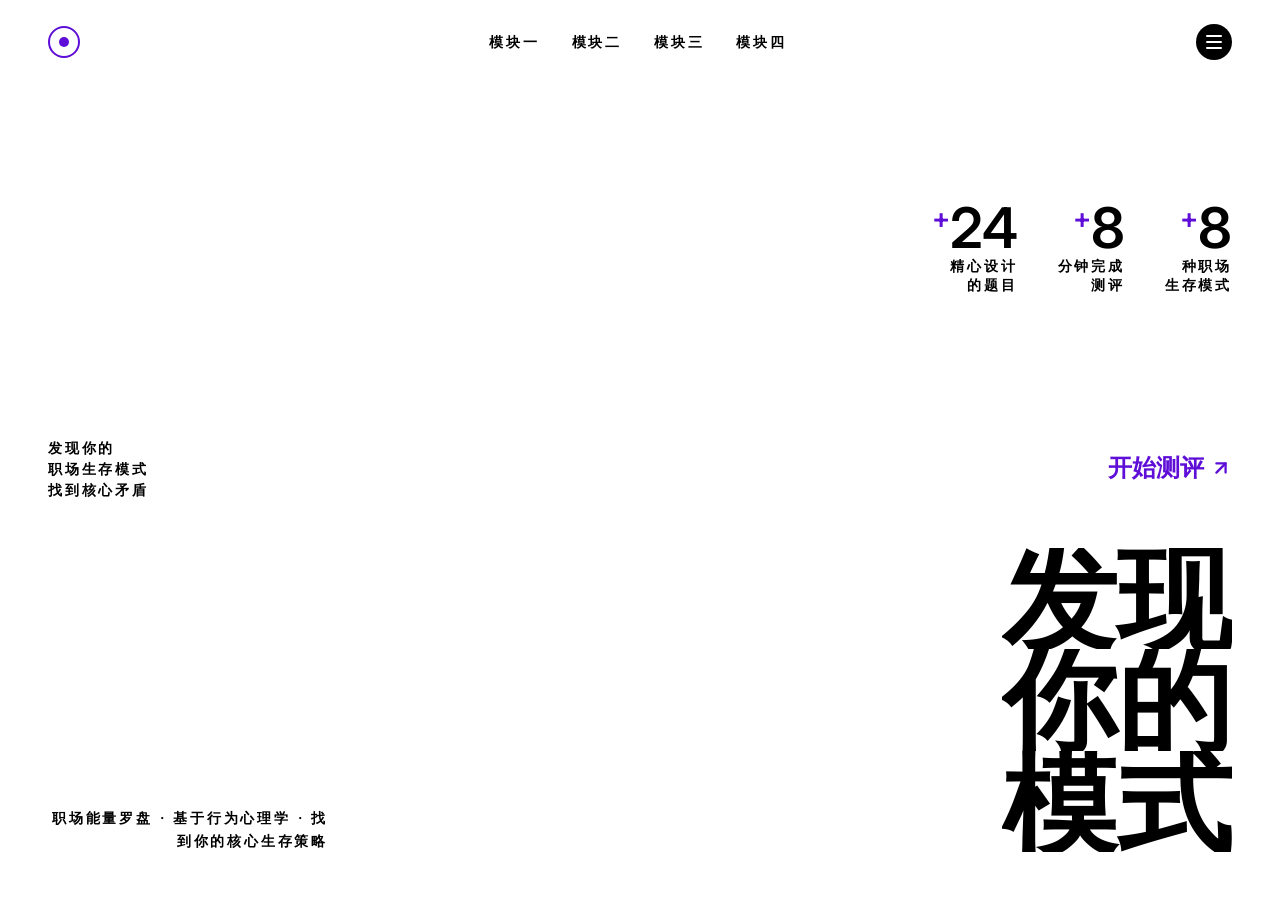
==== commit a78fb296: "更新：职场能量罗盘 — 全新 editorial 风格 · 视频背景 · Inter 字体 · 黑白极简" ====
--- a/projects/career-compass/index.html
+++ b/projects/career-compass/index.html
@@ -2,351 +2,558 @@
 <html lang="zh-CN">
 <head>
 <meta charset="UTF-8">
-<meta name="viewport" content="width=device-width, initial-scale=1.0, maximum-scale=1.0, user-scalable=no, viewport-fit=cover">
-<meta name="color-scheme" content="dark">
-<meta name="theme-color" content="#08080f">
+<meta name="viewport" content="width=device-width, initial-scale=1.0, maximum-scale=1.0, user-scalable=no">
+<meta name="color-scheme" content="light">
+<meta name="theme-color" content="#ffffff">
 <meta name="description" content="职场能量罗盘 - 发现你的职场生存模式。24道题，8分钟，找到你在职场中的核心矛盾与应对策略。">
 <meta property="og:title" content="职场能量罗盘 - 发现你的职场生存模式">
 <meta property="og:description" content="24道题测出你的职场生存模式，获得专属行动指南。">
 <meta property="og:type" content="website">
-<title>职场能量罗盘 - 发现你的职场生存模式</title>
+<title>职场能量罗盘</title>
+<link rel="preconnect" href="https://fonts.googleapis.com">
+<link rel="preconnect" href="https://fonts.gstatic.com" crossorigin>
+<link href="https://fonts.googleapis.com/css2?family=Inter:wght@400;500;600;700;800&display=swap" rel="stylesheet">
 <style>
-/* ===== CSS Variables ===== */
-:root {
-  --bg-deep: #0a0a0f;
-  --bg-primary: #0f0f18;
-  --bg-card: #161622;
-  --bg-elevated: #1c1c2e;
-  --accent-cyan: #7cc8d8;
-  --accent-purple: #9b8ec4;
-  --accent-rose: #c9a0b8;
-  --accent-gold: #c9b878;
-  --accent-green: #7eb89e;
-  --accent-coral: #c98080;
-  --gradient-main: linear-gradient(135deg, #9b8ec4, #7cc8d8);
-  --gradient-accent: linear-gradient(135deg, #c9a0b8, #c9b878);
-  --text-primary: #e8e8f0;
-  --text-secondary: #9898b0;
-  --text-muted: #686880;
-  --border-subtle: rgba(155, 142, 196, 0.12);
-  --border-glow: rgba(124, 200, 216, 0.25);
-  --shadow-neon: 0 0 30px rgba(124, 200, 216, 0.12), 0 0 80px rgba(155, 142, 196, 0.06);
-  --shadow-elevated: 0 4px 32px rgba(0, 0, 0, 0.4);
-  --radius-sm: 8px;
-  --radius-md: 12px;
-  --radius-lg: 20px;
-  --radius-xl: 28px;
-  --font-heading: 'PingFang SC', 'Microsoft YaHei', 'Noto Sans SC', sans-serif;
-  --font-body: 'PingFang SC', 'Microsoft YaHei', 'Noto Sans SC', sans-serif;
-  --font-mono: 'SF Mono', 'Cascadia Code', 'Consolas', monospace;
-}
-*, *::before, *::after { box-sizing: border-box; margin: 0; padding: 0; }
-html, body { height: 100%; overflow: hidden; }
-body {
-  font-family: var(--font-body);
-  background: var(--bg-deep);
-  color: var(--text-primary);
-  -webkit-font-smoothing: antialiased;
-  -webkit-tap-highlight-color: transparent;
-  -webkit-touch-callout: none;
-  user-select: none;
-}
-button { font-family: inherit; border: none; cursor: pointer; background: none; color: inherit; -webkit-appearance: none; appearance: none; }
-.report-section * { -webkit-touch-callout: default; user-select: text; }
-
-/* ===== Canvas Background ===== */
-#particleCanvas { position: fixed; top: 0; left: 0; width: 100%; height: 100%; z-index: 0; pointer-events: none; }
-
-/* ===== App Container ===== */
-#app { position: relative; z-index: 1; height: 100%; width: 100%; max-width: 720px; margin: 0 auto; display: flex; flex-direction: column; overflow: hidden; }
-
-/* ===== Page Base ===== */
-.page { position: absolute; top: 0; left: 0; width: 100%; height: 100%; display: flex; flex-direction: column; align-items: center; justify-content: center; padding: 24px 20px; opacity: 0; transform: translateY(20px); pointer-events: none; transition: opacity 400ms cubic-bezier(0.4,0,0.2,1), transform 400ms cubic-bezier(0.4,0,0.2,1); overflow-y: auto; -webkit-overflow-scrolling: touch; }
-.page.active { opacity: 1; transform: translateY(0); pointer-events: auto; }
-
-/* ===== Loading Page ===== */
-#page-loading.active { background: var(--bg-deep); }
-
-/* ===== Start Page — Screen Card ===== */
-#page-start { gap: clamp(12px, 3vh, 24px); }
-.screen-label { font-size: clamp(15px, 3vw, 20px); color: var(--text-muted); letter-spacing: 3px; text-transform: uppercase; text-align: center; }
-.screen-card {
-  width: min(82vw, 420px); aspect-ratio: 1 / 1;
-  border-radius: clamp(16px, 3vw, 24px);
-  background: radial-gradient(ellipse at center, rgba(155,142,196,0.06) 0%, rgba(0,0,0,0.3) 100%), var(--bg-card);
-  border: 1px solid rgba(255,255,255,0.06);
-  position: relative; overflow: hidden;
-  box-shadow: 0 0 0 1px rgba(255,255,255,0.02), 0 20px 60px rgba(0,0,0,0.5), inset 0 1px 0 rgba(255,255,255,0.02);
-}
-.screen-inner {
-  position: absolute; inset: 0;
-  display: flex; flex-direction: column; align-items: center; justify-content: center;
-  gap: clamp(12px, 2vh, 20px);
-  transition: transform 400ms cubic-bezier(0.4,0,0.2,1), opacity 300ms ease;
-}
-.screen-compass {
-  width: 68%; aspect-ratio: 1 / 1;
-  transition: transform 800ms cubic-bezier(0.25,0.1,0.25,1);
-}
-.screen-compass svg { width: 100%; height: 100%; overflow: visible; }
-.screen-compass .dot-north, .screen-compass .dot-south,
-.screen-compass .dot-east, .screen-compass .dot-west { transition: transform 400ms cubic-bezier(0.25,0.1,0.25,1); }
-
-/* Screen idle animation — slow breathing rotation */
-#page-start.active .screen-compass { animation: compassBreathe 8s ease-in-out infinite; }
-@keyframes compassBreathe {
-  0%, 100% { transform: rotate(0deg); }
-  25% { transform: rotate(3deg); }
-  75% { transform: rotate(-3deg); }
-}
-
-/* PLAY button */
-.screen-play {
-  display: flex; align-items: center; gap: 10px;
-  padding: clamp(12px, 2vh, 16px) clamp(28px, 5vw, 40px);
-  border-radius: 50px;
-  font-size: clamp(15px, 2.5vw, 18px); font-weight: 600; color: #fff;
-  background: rgba(255,255,255,0.06);
-  border: 1px solid rgba(255,255,255,0.12);
-  cursor: pointer; transition: all 300ms ease;
-  backdrop-filter: blur(4px);
-}
-.screen-play:hover { background: rgba(255,255,255,0.1); border-color: rgba(255,255,255,0.2); }
-.screen-play:active { transform: scale(0.96); }
-.play-icon { font-size: clamp(18px, 3vw, 24px); }
-
-/* Screen animations — triggered by JS */
-.screen-compass.spinning { animation: spinFast 0.8s cubic-bezier(0.25,0.1,0.25,1) forwards !important; }
-@keyframes spinFast { 0% { transform: rotate(0deg); } 100% { transform: rotate(720deg); } }
-.screen-compass.converging .dot-north,
-.screen-compass.converging .dot-south,
-.screen-compass.converging .dot-east,
-.screen-compass.converging .dot-west { transform: translate(0, 0) !important; }
-.screen-compass.converging .dot-north { transform: translate(0, 34px) !important; }
-.screen-compass.converging .dot-south { transform: translate(0, -34px) !important; }
-.screen-compass.converging .dot-east { transform: translate(-34px, 0) !important; }
-.screen-compass.converging .dot-west { transform: translate(34px, 0) !important; }
-.screen-inner.burst { transform: scale(20); opacity: 0; transition: transform 500ms cubic-bezier(0.6,0,1,1), opacity 400ms ease; }
-
-.screen-sub { font-size: clamp(13px, 2vw, 15px); color: var(--text-muted); text-align: center; letter-spacing: 1px; }
-/* Staggered fade-in for start page text */
-#page-start .screen-label, #page-start .screen-card, #page-start .screen-sub { opacity: 0; transform: translateY(12px); }
-#page-start.active .screen-label { animation: fadeInUp 500ms ease-out 100ms forwards; }
-#page-start.active .screen-card { animation: fadeInUp 500ms ease-out 250ms forwards; }
-#page-start.active .screen-sub { animation: fadeInUp 500ms ease-out 450ms forwards; }
-@keyframes fadeInUp { to { opacity: 1; transform: translateY(0); } }
-
-/* ===== Shared Button Styles ===== */
-.btn-primary { padding: 16px 48px; border-radius: var(--radius-xl); font-size: 17px; font-weight: 600; color: #fff; background: var(--gradient-main); box-shadow: var(--shadow-neon); transition: all 200ms ease; position: relative; }
-.btn-primary:hover { transform: translateY(-1px); box-shadow: 0 0 20px rgba(124,200,216,0.18), 0 0 50px rgba(155,142,196,0.08); }
-.btn-primary:active { transform: scale(0.98); }
-
-/* ===== Quiz Page ===== */
-#page-quiz { justify-content: flex-start; padding-top: 80px; }
-.progress-wrap { width: 100%; max-width: 400px; margin-bottom: 32px; }
-.progress-info { display: flex; justify-content: space-between; margin-bottom: 8px; font-size: 13px; color: var(--text-muted); }
-.progress-track { width: 100%; height: 4px; background: var(--bg-card); border-radius: 2px; overflow: hidden; }
-.progress-fill { height: 100%; background: var(--gradient-main); border-radius: 2px; transition: width 300ms ease; box-shadow: none; }
-.module-indicator { font-size: 12px; color: var(--accent-cyan); text-transform: uppercase; letter-spacing: 2px; margin-bottom: 12px; text-align: center; }
-.question-card { width: 100%; max-width: 460px; animation: slideInRight 350ms ease-out; }
-.question-card.reverse { animation: slideInLeft 350ms ease-out; }
-@keyframes slideInRight { from { opacity: 0; transform: translateX(40px); } to { opacity: 1; transform: translateX(0); } }
-@keyframes slideInLeft { from { opacity: 0; transform: translateX(-40px); } to { opacity: 1; transform: translateX(0); } }
-.question-number { font-size: 13px; color: var(--accent-purple); margin-bottom: 12px; font-weight: 600; }
-.question-text { font-size: 19px; font-weight: 500; line-height: 1.5; margin-bottom: 24px; color: var(--text-primary); }
-.options-grid { display: flex; flex-direction: column; gap: 12px; }
-.option-btn { display: flex; align-items: flex-start; gap: 12px; width: 100%; padding: 16px; border-radius: var(--radius-md); background: var(--bg-card); border: 1px solid var(--border-subtle); text-align: left; transition: all 200ms ease; cursor: pointer; min-height: 56px; }
-.option-btn:hover { border-color: rgba(124,200,216,0.4); background: rgba(124,200,216,0.03); }
-.option-btn.selected { border-color: var(--accent-cyan); background: linear-gradient(145deg, rgba(124,200,216,0.08), rgba(155,142,196,0.05)); }
-.option-letter { flex-shrink: 0; width: 28px; height: 28px; border-radius: 50%; background: var(--bg-elevated); display: flex; align-items: center; justify-content: center; font-size: 13px; font-weight: 600; color: var(--text-muted); transition: all 200ms ease; }
-.option-btn.selected .option-letter { background: var(--accent-cyan); color: #1a1a28; }
-.option-text { font-size: 15px; line-height: 1.6; color: var(--text-secondary); }
-.option-btn.selected .option-text { color: var(--text-primary); }
-.quiz-nav { display: flex; justify-content: space-between; width: 100%; max-width: 460px; margin-top: 24px; gap: 16px; }
-.btn-back, .btn-next { padding: 12px 24px; border-radius: var(--radius-md); font-size: 14px; font-weight: 500; transition: all 200ms ease; }
-.btn-back { color: var(--text-muted); border: 1px solid var(--border-subtle); }
-.btn-back:hover { color: var(--text-secondary); border-color: var(--text-muted); }
-.btn-next { color: #fff; background: var(--gradient-main); opacity: 0.4; pointer-events: none; transition: all 200ms ease; }
-.btn-next.enabled { opacity: 1; pointer-events: auto; }
-.btn-next.enabled:hover { background: linear-gradient(135deg, #a99ccf, #8cd2df); }
-
-/* ===== Result Page ===== */
-#page-result { justify-content: flex-start; padding-top: 40px; padding-bottom: 120px; }
-.result-compact { width: 100%; max-width: 460px; display: flex; flex-direction: column; align-items: center; }
-.mode-emoji { font-size: 64px; margin-bottom: 12px; animation: floatIn 600ms ease-out; }
-@keyframes floatIn { from { opacity: 0; transform: translateY(20px) scale(0.8); } to { opacity: 1; transform: translateY(0) scale(1); } }
-.mode-name { font-size: 30px; font-weight: 700; text-align: center; margin-bottom: 4px; }
-.mode-name-en { font-size: 14px; color: var(--text-muted); font-family: var(--font-mono); margin-bottom: 12px; }
-.mode-tagline { font-size: 16px; color: var(--text-secondary); text-align: center; font-style: italic; line-height: 1.5; margin-bottom: 28px; padding: 0 16px; }
-
-/* Dashboard */
-.dashboard { width: 100%; display: grid; grid-template-columns: repeat(4, 1fr); gap: 12px; margin-bottom: 28px; }
-.gauge { display: flex; flex-direction: column; align-items: center; gap: 6px; }
-.gauge-ring { position: relative; width: 64px; height: 64px; }
-.gauge-ring svg { width: 100%; height: 100%; transform: rotate(-90deg); }
-.gauge-bg { fill: none; stroke: rgba(255,255,255,0.06); stroke-width: 3; }
-.gauge-fill { fill: none; stroke-width: 3; stroke-linecap: round; transition: stroke-dashoffset 1400ms cubic-bezier(0.4,0,0.2,1); }
-.gauge-value { position: absolute; top: 50%; left: 50%; transform: translate(-50%, -50%); font-size: 16px; font-weight: 700; }
-.gauge-label { font-size: 11px; color: var(--text-muted); text-align: center; }
-
-/* Core Contradiction */
-.contradiction-card { width: 100%; padding: 20px; border-radius: var(--radius-lg); background: var(--bg-card); border: 1px solid var(--border-subtle); margin-bottom: 24px; }
-.contradiction-card h4 { font-size: 13px; color: var(--accent-coral); margin-bottom: 8px; text-transform: uppercase; letter-spacing: 1px; }
-.contradiction-card p { font-size: 15px; color: var(--text-primary); line-height: 1.6; }
-
-/* Expand Button */
-.btn-expand { width: 100%; padding: 14px; border-radius: var(--radius-md); font-size: 15px; color: var(--accent-cyan); border: 1px solid var(--border-glow); background: rgba(124,200,216,0.05); transition: all 200ms ease; margin-bottom: 24px; }
-.btn-expand:hover { background: rgba(124,200,216,0.1); }
+/* ===== RESET ===== */
+*,*::before,*::after{box-sizing:border-box;margin:0;padding:0}
+html,body{height:100%;overflow:hidden}
+body{
+  font-family:'Inter',-apple-system,BlinkMacSystemFont,'Segoe UI','PingFang SC','Microsoft YaHei',sans-serif;
+  -webkit-font-smoothing:antialiased;
+  -webkit-tap-highlight-color:transparent;
+}
+button{font-family:inherit;border:none;cursor:pointer;background:none;color:inherit;-webkit-appearance:none;appearance:none}
+a{color:inherit;text-decoration:none}
+
+/* ===== ACCENT ===== */
+:root{--accent:#5E0ED7}
+
+/* ===== VIDEO BG ===== */
+#bgVideo{
+  position:fixed;inset:0;width:100%;height:100%;object-fit:cover;z-index:0;pointer-events:none;
+}
+.video-overlay{
+  position:fixed;inset:0;z-index:1;pointer-events:none;
+  background:rgba(255,255,255,0.25);
+}
+
+/* ===== APP ===== */
+#app{
+  position:relative;z-index:2;height:100%;width:100%;max-width:100%;
+  display:flex;flex-direction:column;min-height:100vh;
+  font-family:'Inter',-apple-system,BlinkMacSystemFont,'Segoe UI','PingFang SC','Microsoft YaHei',sans-serif;
+}
+
+/* ===== PAGE SYSTEM ===== */
+.page{
+  position:absolute;inset:0;display:flex;flex-direction:column;
+  opacity:0;pointer-events:none;
+  transition:opacity .5s cubic-bezier(.22,1,.36,1);
+  overflow-y:auto;-webkit-overflow-scrolling:touch;
+}
+.page.active{opacity:1;pointer-events:auto}
+.page>*{flex-shrink:0}
+
+/* ===== NAV ===== */
+.nav{
+  display:flex;align-items:center;justify-content:space-between;
+  padding:20px 20px 0;
+  flex-shrink:0;z-index:10;
+}
+@media(min-width:640px){.nav{padding:24px 32px 0}}
+@media(min-width:768px){.nav{padding:24px 48px 0}}
+
+.nav-logo{
+  width:32px;height:32px;border-radius:50%;
+  border:2px solid var(--accent);
+  display:flex;align-items:center;justify-content:center;
+  flex-shrink:0;cursor:pointer;
+  animation:fadeDown .5s cubic-bezier(.22,1,.36,1) both;
+}
+.nav-logo::after{
+  content:'';width:10px;height:10px;border-radius:50%;background:var(--accent);
+}
+
+.nav-links{
+  display:none;align-items:center;gap:32px;
+}
+@media(min-width:768px){.nav-links{display:flex}}
+.nav-link{
+  font-size:14px;font-weight:600;letter-spacing:.2em;text-transform:uppercase;color:#000;
+  transition:color .2s;cursor:pointer;
+}
+.nav-link:hover{color:var(--accent)}
+.nav-link:nth-child(1){animation:fadeDown .5s .1s cubic-bezier(.22,1,.36,1) both}
+.nav-link:nth-child(2){animation:fadeDown .5s .2s cubic-bezier(.22,1,.36,1) both}
+.nav-link:nth-child(3){animation:fadeDown .5s .3s cubic-bezier(.22,1,.36,1) both}
+.nav-link:nth-child(4){animation:fadeDown .5s .4s cubic-bezier(.22,1,.36,1) both}
+
+.hamburger{
+  width:36px;height:36px;border-radius:50%;background:#000;
+  display:flex;flex-direction:column;align-items:center;justify-content:center;gap:4px;
+  flex-shrink:0;cursor:pointer;
+  animation:fadeDown .5s .5s cubic-bezier(.22,1,.36,1) both;
+}
+.hamburger span{display:block;width:16px;height:2px;background:#fff;border-radius:1px}
+
+/* ===== MOBILE MENU ===== */
+.mobile-menu{
+  position:fixed;inset:0;z-index:50;background:#fff;
+  display:flex;flex-direction:column;
+  opacity:0;pointer-events:none;
+  transition:opacity .35s cubic-bezier(.22,1,.36,1);
+}
+.mobile-menu.open{opacity:1;pointer-events:auto}
+.mobile-menu .nav{width:100%}
+.mobile-menu-links{
+  display:flex;flex-direction:column;gap:32px;padding:64px 20px 0;
+}
+.mobile-menu-links a{
+  font-size:28px;font-weight:600;letter-spacing:.15em;text-transform:uppercase;color:#000;
+}
+.mobile-menu-cta{
+  margin-top:auto;padding:20px 20px 40px;
+  font-size:20px;font-weight:600;color:var(--accent);
+  display:flex;align-items:center;gap:8px;
+}
+.close-btn{
+  width:36px;height:36px;border-radius:50%;background:#000;color:#fff;
+  display:flex;align-items:center;justify-content:center;
+  flex-shrink:0;cursor:pointer;
+}
+
+/* ===== STATS ROW ===== */
+.stats-row{
+  flex:1;display:flex;align-items:center;justify-content:flex-end;
+  padding:0 20px;
+}
+@media(min-width:640px){.stats-row{padding:0 32px}}
+@media(min-width:768px){.stats-row{padding:0 48px}}
+
+.stats-inner{
+  display:flex;gap:20px;
+}
+@media(min-width:640px){.stats-inner{gap:32px}}
+@media(min-width:768px){.stats-inner{gap:40px}}
+
+.stat{
+  text-align:right;
+  animation:fadeUp .6s cubic-bezier(.22,1,.36,1) both;
+}
+.stat:nth-child(1){animation-delay:.24s}
+.stat:nth-child(2){animation-delay:.36s}
+.stat:nth-child(3){animation-delay:.48s}
+
+.stat-num{
+  font-size:clamp(1.5rem,5vw,3.5rem);font-weight:600;color:#000;line-height:.9;
+}
+.stat-num .plus{font-size:.5em;color:var(--accent);vertical-align:super}
+.stat-label{
+  font-size:10px;font-weight:600;letter-spacing:.2em;text-transform:uppercase;color:#000;
+  white-space:pre-line;line-height:1.3;margin-top:4px;
+}
+@media(min-width:640px){.stat-label{font-size:12px}}
+@media(min-width:768px){.stat-label{font-size:14px}}
+
+/* ===== BOTTOM SECTION ===== */
+.bottom{
+  padding:0 20px 32px;display:flex;flex-direction:column;gap:24px;flex-shrink:0;
+}
+@media(min-width:640px){.bottom{padding:0 32px 40px}}
+@media(min-width:768px){.bottom{padding:0 48px 48px;gap:48px}}
+
+.bottom-row-a{
+  display:flex;align-items:center;justify-content:space-between;gap:16px;
+}
+.tagline{
+  font-size:10px;font-weight:600;letter-spacing:.2em;text-transform:uppercase;color:#000;
+  max-width:130px;line-height:1.5;
+  animation:fadeUp .6s .6s cubic-bezier(.22,1,.36,1) both;
+}
+@media(min-width:640px){.tagline{font-size:12px;max-width:160px}}
+@media(min-width:768px){.tagline{font-size:14px;max-width:320px}}
+
+.cta-link{
+  font-size:16px;font-weight:600;color:var(--accent);white-space:nowrap;
+  display:flex;align-items:center;gap:6px;cursor:pointer;
+  animation:fadeUp .6s .72s cubic-bezier(.22,1,.36,1) both;
+  transition:opacity .2s;
+}
+.cta-link:hover{opacity:.7}
+.cta-link svg{width:18px;height:18px}
+@media(min-width:640px){.cta-link{font-size:20px}.cta-link svg{width:22px;height:22px}}
+@media(min-width:768px){.cta-link{font-size:24px}}
+
+.bottom-row-b{
+  display:flex;align-items:flex-end;justify-content:space-between;gap:12px;
+}
+@media(min-width:640px){.bottom-row-b{gap:16px}}
+
+.desc-block{
+  width:120px;flex-shrink:0;
+  animation:fadeUp .6s .84s cubic-bezier(.22,1,.36,1) both;
+}
+@media(min-width:640px){.desc-block{width:180px}}
+@media(min-width:768px){.desc-block{width:280px}}
+.desc-block p{
+  font-size:9px;font-weight:600;letter-spacing:.2em;text-transform:uppercase;color:#000;
+  text-align:left;line-height:1.6;
+}
+@media(min-width:640px){.desc-block p{font-size:12px}}
+@media(min-width:768px){.desc-block p{font-size:14px;text-align:right}}
+
+.heading-block{text-align:right}
+.heading-word{
+  overflow:hidden;
+}
+.heading-word span{
+  display:block;
+  font-size:clamp(2rem,9vw,9rem);font-weight:600;text-transform:uppercase;color:#000;
+  line-height:.88;
+  animation:slideUp .7s cubic-bezier(.22,1,.36,1) both;
+}
+.heading-word:nth-child(1) span{animation-delay:.4s}
+.heading-word:nth-child(2) span{animation-delay:.54s}
+.heading-word:nth-child(3) span{animation-delay:.68s}
+
+/* ===== ANIMATIONS ===== */
+@keyframes fadeDown{from{opacity:0;transform:translateY(-20px)}to{opacity:1;transform:translateY(0)}}
+@keyframes fadeUp{from{opacity:0;transform:translateY(32px)}to{opacity:1;transform:translateY(0)}}
+@keyframes slideUp{from{transform:translateY(110%)}to{transform:translateY(0)}}
+
+/* ===== QUIZ PAGE ===== */
+#page-quiz{justify-content:center;align-items:center}
+.quiz-container{
+  width:100%;max-width:560px;padding:0 20px;
+  display:flex;flex-direction:column;gap:24px;
+}
+.quiz-progress-wrap{width:100%}
+.quiz-progress-info{
+  display:flex;justify-content:space-between;margin-bottom:10px;
+  font-size:11px;font-weight:600;letter-spacing:.15em;text-transform:uppercase;color:#000;
+}
+.quiz-progress-track{
+  width:100%;height:3px;background:rgba(0,0,0,.1);border-radius:2px;overflow:hidden;
+}
+.quiz-progress-fill{
+  height:100%;background:var(--accent);border-radius:2px;transition:width .3s ease;
+}
+.quiz-card{
+  background:rgba(255,255,255,.7);backdrop-filter:blur(10px);-webkit-backdrop-filter:blur(10px);
+  border-radius:20px;padding:28px 24px;
+  box-shadow:0 4px 40px rgba(0,0,0,.06);
+  animation:fadeUp .4s cubic-bezier(.22,1,.36,1);
+}
+.quiz-card.reverse{animation:fadeUp .4s cubic-bezier(.22,1,.36,1) reverse}
+.quiz-q-num{
+  font-size:13px;font-weight:600;color:var(--accent);margin-bottom:12px;letter-spacing:.1em;
+}
+.quiz-q-text{
+  font-size:18px;font-weight:600;line-height:1.5;color:#000;margin-bottom:24px;
+}
+@media(min-width:640px){.quiz-q-text{font-size:20px}}
+.quiz-options{display:flex;flex-direction:column;gap:10px}
+.quiz-opt{
+  display:flex;align-items:flex-start;gap:12px;width:100%;padding:14px 16px;
+  border-radius:12px;background:rgba(0,0,0,.03);text-align:left;
+  transition:all .2s ease;cursor:pointer;min-height:52px;
+}
+.quiz-opt:hover{background:rgba(94,14,215,.06)}
+.quiz-opt.selected{background:rgba(94,14,215,.1);box-shadow:inset 0 0 0 1.5px var(--accent)}
+.quiz-opt-letter{
+  flex-shrink:0;width:28px;height:28px;border-radius:50%;
+  background:rgba(0,0,0,.06);display:flex;align-items:center;justify-content:center;
+  font-size:13px;font-weight:600;color:rgba(0,0,0,.5);transition:all .2s;
+}
+.quiz-opt.selected .quiz-opt-letter{background:var(--accent);color:#fff}
+.quiz-opt-text{font-size:14px;line-height:1.6;color:rgba(0,0,0,.7);font-weight:500}
+.quiz-opt.selected .quiz-opt-text{color:#000}
+.quiz-nav-row{
+  display:flex;justify-content:space-between;width:100%;max-width:560px;padding:0 20px;gap:12px;
+}
+.quiz-nav-btn{
+  padding:10px 20px;border-radius:50px;font-size:13px;font-weight:600;
+  letter-spacing:.1em;text-transform:uppercase;transition:all .2s;
+}
+.quiz-nav-back{color:rgba(0,0,0,.5);background:rgba(0,0,0,.04)}
+.quiz-nav-back:hover{color:#000;background:rgba(0,0,0,.08)}
+.quiz-nav-next{color:#fff;background:var(--accent);opacity:.3;pointer-events:none}
+.quiz-nav-next.enabled{opacity:1;pointer-events:auto}
+.quiz-nav-next.enabled:hover{opacity:.85}
+
+/* ===== RESULT PAGE ===== */
+#page-result{align-items:center;padding-bottom:120px}
+.result-container{
+  width:100%;max-width:640px;padding:0 20px;
+  display:flex;flex-direction:column;align-items:center;gap:32px;
+}
+@media(min-width:768px){.result-container{gap:48px}}
+
+.result-stats{
+  display:flex;gap:20px;justify-content:center;flex-wrap:wrap;width:100%;
+  padding-top:24px;
+}
+@media(min-width:640px){.result-stats{gap:32px}}
+@media(min-width:768px){.result-stats{gap:48px}}
+
+.result-stat{
+  text-align:center;
+  animation:fadeUp .6s cubic-bezier(.22,1,.36,1) both;
+}
+.result-stat:nth-child(1){animation-delay:.2s}
+.result-stat:nth-child(2){animation-delay:.32s}
+.result-stat:nth-child(3){animation-delay:.44s}
+.result-stat:nth-child(4){animation-delay:.56s}
+
+.result-stat-num{
+  font-size:clamp(2rem,6vw,3.5rem);font-weight:600;color:#000;line-height:.9;
+}
+.result-stat-num .plus{font-size:.5em;color:var(--accent);vertical-align:super}
+.result-stat-label{
+  font-size:10px;font-weight:600;letter-spacing:.2em;text-transform:uppercase;color:#000;
+  margin-top:4px;
+}
+@media(min-width:640px){.result-stat-label{font-size:12px}}
+
+.result-heading{
+  width:100%;text-align:center;
+}
+.result-emoji{
+  font-size:48px;margin-bottom:12px;animation:fadeUp .5s .6s cubic-bezier(.22,1,.36,1) both;
+}
+.result-mode-name{
+  overflow:hidden;margin-bottom:4px;
+}
+.result-mode-name span{
+  display:block;
+  font-size:clamp(2rem,8vw,6rem);font-weight:700;text-transform:uppercase;color:#000;line-height:1;
+  animation:slideUp .7s .7s cubic-bezier(.22,1,.36,1) both;
+}
+.result-mode-en{
+  font-size:13px;font-weight:600;letter-spacing:.2em;text-transform:uppercase;color:rgba(0,0,0,.4);
+  animation:fadeUp .5s .9s cubic-bezier(.22,1,.36,1) both;
+}
+.result-tagline{
+  font-size:14px;font-weight:500;color:rgba(0,0,0,.6);line-height:1.6;text-align:center;
+  max-width:400px;
+  animation:fadeUp .5s 1s cubic-bezier(.22,1,.36,1) both;
+}
+
+.result-contradiction{
+  width:100%;padding:20px;border-radius:16px;
+  background:rgba(94,14,215,.05);text-align:center;
+}
+.result-contradiction h4{
+  font-size:11px;font-weight:600;letter-spacing:.15em;text-transform:uppercase;color:var(--accent);margin-bottom:8px;
+}
+.result-contradiction p{
+  font-size:15px;font-weight:600;color:#000;line-height:1.6;
+}
+
+.result-expand-btn{
+  padding:12px 28px;border-radius:50px;
+  font-size:13px;font-weight:600;letter-spacing:.15em;text-transform:uppercase;
+  color:var(--accent);background:rgba(94,14,215,.06);
+  transition:all .2s;cursor:pointer;
+}
+.result-expand-btn:hover{background:rgba(94,14,215,.12)}
 
 /* Full Report */
-.result-full { width: 100%; max-width: 460px; max-height: 0; opacity: 0; overflow: hidden; transition: max-height 600ms cubic-bezier(0.4,0,0.2,1), opacity 400ms ease; }
-.result-full.expanded { max-height: 12000px; opacity: 1; }
-.report-section { margin-bottom: 28px; padding: 24px; border-radius: var(--radius-lg); background: var(--bg-card); border: 1px solid var(--border-subtle); }
-.report-section h3 { font-size: 18px; font-weight: 600; margin-bottom: 16px; color: var(--text-primary); letter-spacing: 0.5px; }
-.report-section h4 { font-size: 15px; font-weight: 600; margin-bottom: 8px; color: var(--text-primary); }
-.report-section p { font-size: 14px; line-height: 1.8; color: var(--text-secondary); }
-.report-section .highlight { color: var(--accent-cyan); }
-.superpower-item, .trap-item, .strategy-item { margin-bottom: 16px; }
-.superpower-item:last-child, .trap-item:last-child, .strategy-item:last-child { margin-bottom: 0; }
-.power-icon, .trap-icon, .strategy-icon { font-size: 20px; margin-right: 6px; }
-.signal-tag { display: inline-block; padding: 4px 10px; border-radius: 12px; font-size: 12px; margin-top: 6px; background: rgba(201,128,128,0.15); color: var(--accent-coral); }
-.action-tag { display: inline-block; padding: 6px 12px; border-radius: 12px; font-size: 13px; margin-top: 8px; background: rgba(124,200,216,0.1); color: var(--accent-cyan); }
-.relation-table { width: 100%; border-collapse: collapse; margin-top: 8px; }
-.relation-table th, .relation-table td { padding: 10px 12px; font-size: 13px; line-height: 1.5; text-align: left; border-bottom: 1px solid var(--border-subtle); }
-.relation-table th { color: var(--text-muted); font-weight: 500; font-size: 12px; }
-.relation-table td { color: var(--text-secondary); }
-
-/* Result Actions */
-.result-actions { position: fixed; bottom: 0; left: 0; right: 0; padding: 16px 20px calc(16px + env(safe-area-inset-bottom, 0px)); background: linear-gradient(180deg, transparent, var(--bg-deep) 40%); display: flex; gap: 12px; justify-content: center; z-index: 10; max-width: 720px; margin: 0 auto; }
-.btn-secondary { padding: 14px 28px; border-radius: var(--radius-xl); font-size: 15px; font-weight: 500; color: var(--text-secondary); border: 1px solid var(--border-subtle); transition: all 200ms ease; }
-.btn-secondary:hover { border-color: var(--text-muted); color: var(--text-primary); }
-
-/* ===== Scrollbar ===== */
-::-webkit-scrollbar { width: 4px; }
-::-webkit-scrollbar-track { background: transparent; }
-::-webkit-scrollbar-thumb { background: var(--border-subtle); border-radius: 2px; }
-::-webkit-scrollbar-thumb:hover { background: var(--border-glow); }
-
-/* ===== Mobile ===== */
-@media (max-width: 480px) {
-  .mode-name { font-size: 25px; }
-  .question-text { font-size: 17px; }
-  .option-btn { padding: 14px; min-height: 52px; }
-  .option-text { font-size: 14px; }
-  .dashboard { grid-template-columns: repeat(4, 1fr); gap: 8px; }
-  .gauge-ring { width: 52px; height: 52px; }
-  .gauge-value { font-size: 14px; }
-  .page { padding: 20px 16px; }
-  #page-quiz { padding-top: 60px; }
-}
-@media (max-width: 360px) {
-  .screen-card { width: 88vw; border-radius: 14px; }
-  .screen-compass { width: 72%; }
-}
-@media (min-width: 768px) {
-  .question-text { font-size: 20px; }
-  .option-text { font-size: 16px; }
-}
+.result-full{
+  width:100%;max-width:560px;max-height:0;opacity:0;overflow:hidden;
+  transition:max-height .6s cubic-bezier(.22,1,.36,1),opacity .4s ease;
+}
+.result-full.expanded{max-height:20000px;opacity:1}
+.report-section{
+  margin-bottom:24px;padding:24px;border-radius:16px;
+  background:rgba(255,255,255,.7);backdrop-filter:blur(10px);-webkit-backdrop-filter:blur(10px);
+  box-shadow:0 4px 30px rgba(0,0,0,.04);
+}
+.report-section h3{
+  font-size:14px;font-weight:600;letter-spacing:.15em;text-transform:uppercase;color:#000;margin-bottom:16px;
+}
+.report-section h4{font-size:14px;font-weight:600;margin-bottom:8px;color:#000}
+.report-section p{font-size:13px;line-height:1.8;color:rgba(0,0,0,.7);font-weight:500}
+.report-section .highlight{color:var(--accent);font-weight:600}
+.superpower-item,.trap-item,.strategy-item{margin-bottom:16px}
+.superpower-item:last-child,.trap-item:last-child,.strategy-item:last-child{margin-bottom:0}
+.power-icon,.trap-icon,.strategy-icon{font-size:18px;margin-right:6px}
+.signal-tag{
+  display:inline-block;padding:4px 10px;border-radius:12px;font-size:11px;margin-top:6px;
+  background:rgba(94,14,215,.08);color:var(--accent);font-weight:600;
+}
+.action-tag{
+  display:inline-block;padding:6px 12px;border-radius:12px;font-size:12px;margin-top:8px;
+  background:rgba(0,0,0,.05);color:#000;font-weight:600;
+}
+.relation-table{width:100%;border-collapse:collapse;margin-top:8px}
+.relation-table th,.relation-table td{padding:10px 12px;font-size:12px;line-height:1.5;text-align:left;border-bottom:1px solid rgba(0,0,0,.06)}
+.relation-table th{color:rgba(0,0,0,.4);font-weight:600;font-size:11px;letter-spacing:.1em;text-transform:uppercase}
+.relation-table td{color:rgba(0,0,0,.7);font-weight:500}
+
+/* Result Actions (fixed bottom) */
+.result-actions{
+  position:fixed;bottom:0;left:0;right:0;padding:16px 20px calc(16px + env(safe-area-inset-bottom,0px));
+  background:linear-gradient(180deg,transparent,rgba(255,255,255,.9) 30%);
+  display:flex;gap:12px;justify-content:center;z-index:10;
+}
+.result-actions button{
+  padding:14px 28px;border-radius:50px;font-size:14px;font-weight:600;letter-spacing:.1em;
+  text-transform:uppercase;cursor:pointer;transition:all .2s;
+}
+.btn-retake{color:rgba(0,0,0,.6);background:rgba(0,0,0,.05)}
+.btn-retake:hover{background:rgba(0,0,0,.1)}
+.btn-save{color:#fff;background:var(--accent)}
+.btn-save:hover{opacity:.85}
+
+/* ===== SCROLLBAR ===== */
+::-webkit-scrollbar{width:4px}
+::-webkit-scrollbar-track{background:transparent}
+::-webkit-scrollbar-thumb{background:rgba(0,0,0,.12);border-radius:2px}
+::-webkit-scrollbar-thumb:hover{background:rgba(0,0,0,.25)}
+
+/* ===== UTILITY ===== */
+.hidden-vis{visibility:hidden}
 </style>
 </head>
 <body>
-<canvas id="particleCanvas"></canvas>
+
+<video id="bgVideo" autoplay muted loop playsinline
+  src="https://d8j0ntlcm91z4.cloudfront.net/user_38xzZboKViGWJOttwIXH07lWA1P/hf_20260517_222138_3e3205be-3364-417b-a64a-bfe087acbec4.mp4">
+</video>
+<div class="video-overlay"></div>
+
 <div id="app">
-  <!-- Loading -->
-  <section id="page-loading" class="page active"></section>
-  <!-- Start -->
-  <section id="page-start" class="page">
-    <p class="screen-label">职场能量罗盘</p>
-    <div class="screen-card" id="screenCard">
-      <div class="screen-inner" id="screenInner">
-        <div class="screen-compass" id="screenCompass">
-          <svg viewBox="0 0 200 200">
-            <defs>
-              <radialGradient id="cg" cx="50%" cy="50%"><stop offset="0%" stop-color="rgba(255,255,255,0.06)"/><stop offset="100%" stop-color="rgba(255,255,255,0)"/></radialGradient>
-            </defs>
-            <!-- Outer glow ring -->
-            <circle cx="100" cy="100" r="94" fill="none" stroke="rgba(155,142,196,0.06)" stroke-width="0.5"/>
-            <!-- Tick ring: 72 ticks at 5° intervals -->
-            <g id="ticks" stroke="rgba(255,255,255,0.12)" stroke-width="0.4">
-              <g id="tickGroup"></g>
-            </g>
-            <!-- Outer ring -->
-            <circle cx="100" cy="100" r="88" fill="none" stroke="rgba(255,255,255,0.08)" stroke-width="0.6"/>
-            <!-- Major tick ring (12 ticks at 30°) -->
-            <g id="majorTicks" stroke="rgba(255,255,255,0.18)" stroke-width="0.8"></g>
-            <!-- Mid ring -->
-            <circle cx="100" cy="100" r="78" fill="none" stroke="rgba(124,200,216,0.08)" stroke-width="0.5"/>
-            <!-- Inner ring -->
-            <circle cx="100" cy="100" r="65" fill="none" stroke="rgba(255,255,255,0.05)" stroke-width="0.4"/>
-            <!-- Compass rose: 8-pointed star -->
-            <g stroke="rgba(255,255,255,0.06)" stroke-width="0.4" fill="none">
-              <polygon points="100,12 108,92 188,100 108,108 100,188 92,108 12,100 92,92"/>
-              <polygon points="100,30 104,96 170,100 104,104 100,170 96,104 30,100 96,96" stroke="rgba(255,255,255,0.04)"/>
-            </g>
-            <!-- Cardinal lines -->
-            <g stroke="rgba(255,255,255,0.05)" stroke-width="0.4">
-              <line x1="100" y1="6" x2="100" y2="194"/>
-              <line x1="6" y1="100" x2="194" y2="100"/>
-              <line x1="34" y1="34" x2="166" y2="166"/>
-              <line x1="166" y1="34" x2="34" y2="166"/>
-            </g>
-            <!-- Inner rose ring -->
-            <circle cx="100" cy="100" r="48" fill="none" stroke="rgba(255,255,255,0.05)" stroke-width="0.4"/>
-            <!-- Center hub -->
-            <circle cx="100" cy="100" r="10" fill="none" stroke="rgba(255,255,255,0.15)" stroke-width="0.6"/>
-            <circle cx="100" cy="100" r="6" fill="none" stroke="rgba(255,255,255,0.2)" stroke-width="0.5"/>
-            <circle cx="100" cy="100" r="2.5" fill="rgba(255,255,255,0.25)"/>
-            <!-- Cardinal dots (colored, parallax) -->
-            <circle cx="100" cy="12" r="3.5" fill="#9b8ec4" class="dot-north" data-depth="0.7" style="filter: drop-shadow(0 0 4px rgba(155,142,196,0.5))"/>
-            <circle cx="188" cy="100" r="3.5" fill="#7cc8d8" class="dot-east" data-depth="0.5" style="filter: drop-shadow(0 0 4px rgba(124,200,216,0.5))"/>
-            <circle cx="100" cy="188" r="3.5" fill="#c9a0b8" class="dot-south" data-depth="0.7" style="filter: drop-shadow(0 0 4px rgba(201,160,184,0.5))"/>
-            <circle cx="12" cy="100" r="3.5" fill="#c9b878" class="dot-west" data-depth="0.5" style="filter: drop-shadow(0 0 4px rgba(201,184,120,0.5))"/>
-            <!-- Secondary dots at intercardinal positions -->
-            <circle cx="162" cy="38" r="1.5" fill="rgba(155,142,196,0.5)" data-depth="0.3"/>
-            <circle cx="162" cy="162" r="1.5" fill="rgba(124,200,216,0.5)" data-depth="0.3"/>
-            <circle cx="38" cy="162" r="1.5" fill="rgba(201,160,184,0.5)" data-depth="0.3"/>
-            <circle cx="38" cy="38" r="1.5" fill="rgba(201,184,120,0.5)" data-depth="0.3"/>
-          </svg>
-        </div>
-        <button class="screen-play" id="btnPlay" onclick="startQuiz()">
-          <span class="play-icon">▶</span>
-          <span>开始测评</span>
+
+  <!-- ========== START PAGE ========== -->
+  <section id="page-start" class="page active">
+    <nav class="nav">
+      <div class="nav-logo" onclick="resetQuiz()" title="首页"></div>
+      <div class="nav-links">
+        <span class="nav-link">模块一</span>
+        <span class="nav-link">模块二</span>
+        <span class="nav-link">模块三</span>
+        <span class="nav-link">模块四</span>
+      </div>
+      <button class="hamburger" onclick="toggleMenu()" aria-label="菜单">
+        <span></span><span></span><span></span>
+      </button>
+    </nav>
+
+    <div class="stats-row">
+      <div class="stats-inner">
+        <div class="stat"><div class="stat-num"><span class="plus">+</span>24</div><div class="stat-label">精⼼设计<br>的题目</div></div>
+        <div class="stat"><div class="stat-num"><span class="plus">+</span>8</div><div class="stat-label">分钟完成<br>测评</div></div>
+        <div class="stat"><div class="stat-num"><span class="plus">+</span>8</div><div class="stat-label">种职场<br>生存模式</div></div>
+      </div>
+    </div>
+
+    <div class="bottom">
+      <div class="bottom-row-a">
+        <p class="tagline">发现你的<br>职场生存模式<br>找到核心矛盾</p>
+        <button class="cta-link" onclick="startQuiz()">
+          开始测评
+          <svg viewBox="0 0 24 24" fill="none" stroke="currentColor" stroke-width="2.5" stroke-linecap="round" stroke-linejoin="round"><line x1="7" y1="17" x2="17" y2="7"/><polyline points="7 7 17 7 17 17"/></svg>
         </button>
       </div>
-    </div>
-    <p class="screen-sub">发现你的职场生存模式</p>
-  </section>
-  <!-- Quiz -->
-  <section id="page-quiz" class="page">
-    <div class="progress-wrap">
-      <div class="progress-info"><span id="progressText">1 / 24</span><span id="moduleLabel" class="module-indicator">模块一：能量来源</span></div>
-      <div class="progress-track"><div class="progress-fill" id="progressFill" style="width:4.2%"></div></div>
-    </div>
-    <div class="question-card" id="questionCard">
-      <div class="question-number" id="questionNumber">Q1</div>
-      <h3 class="question-text" id="questionText"></h3>
-      <div class="options-grid" id="optionsGrid"></div>
-    </div>
-    <div class="quiz-nav">
-      <button class="btn-back" id="btnBack" onclick="prevQuestion()">← 上一题</button>
-      <button class="btn-next" id="btnNext" onclick="nextQuestion()">下一题 →</button>
+      <div class="bottom-row-b">
+        <div class="desc-block"><p>职场能量罗盘 · 基于行为心理学 · 找到你的核心生存策略</p></div>
+        <div class="heading-block">
+          <div class="heading-word"><span>发现</span></div>
+          <div class="heading-word"><span>你的</span></div>
+          <div class="heading-word"><span>模式</span></div>
+        </div>
+      </div>
     </div>
   </section>
-  <!-- Result -->
-  <section id="page-result" class="page">
-    <div class="result-compact" id="resultCompact"></div>
-    <div class="result-full collapsed" id="resultFull"></div>
-    <div class="result-actions">
-      <button class="btn-secondary" onclick="resetQuiz()">重新测评</button>
-      <button class="btn-primary" onclick="saveResult()">保存结果</button>
+
+  <!-- ========== QUIZ PAGE ========== -->
+  <section id="page-quiz" class="page">
+    <nav class="nav" style="width:100%">
+      <div class="nav-logo" onclick="resetQuiz()" title="首页"></div>
+      <div class="nav-links">
+        <span class="nav-link" style="opacity:.4">模块一</span>
+        <span class="nav-link" style="opacity:.4">模块二</span>
+        <span class="nav-link" style="opacity:.4">模块三</span>
+        <span class="nav-link" style="opacity:.4">模块四</span>
+      </div>
+      <button class="hamburger" onclick="toggleMenu()" aria-label="菜单">
+        <span></span><span></span><span></span>
+      </button>
+    </nav>
+
+    <div class="quiz-container">
+      <div class="quiz-progress-wrap">
+        <div class="quiz-progress-info"><span id="progressText">1 / 24</span><span id="moduleLabel">模块一：能量来源</span></div>
+        <div class="quiz-progress-track"><div class="quiz-progress-fill" id="progressFill" style="width:4.2%"></div></div>
+      </div>
+      <div class="quiz-card" id="questionCard">
+        <div class="quiz-q-num" id="questionNumber">Q1</div>
+        <h3 class="quiz-q-text" id="questionText"></h3>
+        <div class="quiz-options" id="optionsGrid"></div>
+      </div>
+    </div>
+
+    <div class="quiz-nav-row" style="margin-top:24px">
+      <button class="quiz-nav-btn quiz-nav-back" id="btnBack" onclick="prevQuestion()">← 上一题</button>
+      <button class="quiz-nav-btn quiz-nav-next" id="btnNext" onclick="nextQuestion()">下一题 →</button>
     </div>
   </section>
+
+  <!-- ========== RESULT PAGE ========== -->
+  <section id="page-result" class="page">
+    <nav class="nav" style="width:100%">
+      <div class="nav-logo" onclick="resetQuiz()" title="首页"></div>
+      <div style="flex:1"></div>
+      <button class="hamburger" onclick="toggleMenu()" aria-label="菜单">
+        <span></span><span></span><span></span>
+      </button>
+    </nav>
+
+    <div class="result-container" id="resultCompact">
+      <div class="result-stats" id="resultStats"></div>
+      <div class="result-heading">
+        <div class="result-emoji" id="resultEmoji"></div>
+        <div class="result-mode-name"><span id="resultName"></span></div>
+        <div class="result-mode-en" id="resultNameEn"></div>
+      </div>
+      <p class="result-tagline" id="resultTagline"></p>
+      <div class="result-contradiction" id="resultContradiction"></div>
+      <button class="result-expand-btn" id="btnExpand" onclick="toggleReport()">查看完整报告 ↓</button>
+      <div class="result-full collapsed" id="resultFull"></div>
+    </div>
+
+    <div class="result-actions">
+      <button class="btn-retake" onclick="resetQuiz()">重新测评</button>
+      <button class="btn-save" onclick="saveResult()">保存结果</button>
+    </div>
+  </section>
+
+  <!-- ========== MOBILE MENU ========== -->
+  <div class="mobile-menu" id="mobileMenu">
+    <nav class="nav">
+      <div class="nav-logo" onclick="toggleMenu()"></div>
+      <button class="close-btn" onclick="toggleMenu()" aria-label="关闭">
+        <svg width="18" height="18" viewBox="0 0 24 24" fill="none" stroke="currentColor" stroke-width="3" stroke-linecap="round"><line x1="18" y1="6" x2="6" y2="18"/><line x1="6" y1="6" x2="18" y2="18"/></svg>
+      </button>
+    </nav>
+    <div class="mobile-menu-links">
+      <a href="#" onclick="toggleMenu()">模块一</a>
+      <a href="#" onclick="toggleMenu()">模块二</a>
+      <a href="#" onclick="toggleMenu()">模块三</a>
+      <a href="#" onclick="toggleMenu()">模块四</a>
+    </div>
+    <div class="mobile-menu-cta" onclick="toggleMenu();startQuiz()">
+      开始测评
+      <svg width="20" height="20" viewBox="0 0 24 24" fill="none" stroke="currentColor" stroke-width="2.5" stroke-linecap="round" stroke-linejoin="round"><line x1="7" y1="17" x2="17" y2="7"/><polyline points="7 7 17 7 17 17"/></svg>
+    </div>
+  </div>
+
 </div>
 
 <script>
-// ==================== DATA ====================
+// ==================== DATA (preserved from original) ====================
 const QUESTIONS = [
-  // 模块一：能量来源 Q1-Q6 (index 0-5)
   {id:1, module:1, text:'周一早晨醒来，想到要上班，你的第一反应通常是？', options:[
     {l:'A', t:'"今天有什么新挑战在等我？"——想到可能的成就感就精神了'},
     {l:'B', t:'"又要面对那些破事了"——需要做一下心理建设才能起床'},
@@ -377,7 +584,6 @@
     {l:'B', t:'纯粹因为热爱而做的事情，哪怕不产生任何经济价值'},
     {l:'C', t:'和朋友/家人在一起，维护重要的人际关系'},
     {l:'D', t:'独处、阅读、思考、运动——给自己充电'}]},
-  // 模块二：压力应对 Q7-Q12 (index 6-11)
   {id:7, module:2, text:'当你发现自己的工作量越来越大、快要扛不住时，你会？', options:[
     {l:'A', t:'直接找领导谈：要么加人、要么加钱、要么减活'},
     {l:'B', t:'先自己扛一扛，但如果发现根本性问题，会推动流程优化'},
@@ -408,7 +614,6 @@
     {l:'B', t:'"做正确的事，而非容易的事"——哪怕代价更大'},
     {l:'C', t:'"人脉就是钱脉"——关系到位了，事情就好办'},
     {l:'D', t:'"流水不争先，争的是滔滔不绝"——长期主义'}]},
-  // 模块三：关系模式 Q13-Q18 (index 12-17)
   {id:13, module:3, text:'公司团建对你来说是？', options:[
     {l:'A', t:'展示自己、拓展人脉的好机会'},
     {l:'B', t:'看情况——有意义的团建可以，纯尬的活动不如不去'},
@@ -439,7 +644,6 @@
     {l:'B', t:'周围人都不理解我为什么这么在意这件事'},
     {l:'C', t:'团队里没有真正可以交心的人，都是表面客气'},
     {l:'D', t:'被频繁拉入各种群聊和会议，但没有任何有深度的交流'}]},
-  // 模块四：意义追寻 Q19-Q24 (index 18-23)
   {id:19, module:4, text:'如果财务自由了，你还会工作吗？', options:[
     {l:'A', t:'会，但要做得更"高级"——创业、投资、做更有影响力的事'},
     {l:'B', t:'会，但只做自己真正相信的事情，哪怕很小众'},
@@ -635,7 +839,6 @@
     dashboard:{drive:65,stress:55,relation:45,meaning:90},energyTip:'你的意义感是八种模式中最高的之一，但风险是"在没人看见的地方燃烧"。本周找一个你信任的人，完整讲述你正在做的"长期投入"。'}
 };
 
-// Mode type signatures for Step 4 (sub-type matching)
 const SIGNATURES = {
   A1:[{q:11,exp:'A',w:2},{q:18,exp:'A',w:2},{q:19,exp:'A',w:1},{q:0,exp:'A',w:1},{q:4,exp:'A',w:1},{q:22,exp:'A',w:1}],
   C1:[{q:9,exp:'A',w:2},{q:5,exp:'A',w:1},{q:2,exp:'A',w:1},{q:20,exp:'A',w:1},{q:15,exp:'A',w:1},{q:1,exp:'A',w:1}],
@@ -647,106 +850,15 @@
   C2:[{q:6,exp:'D',w:1},{q:7,exp:'D',w:2},{q:8,exp:'D',w:1},{q:11,exp:'D',w:2},{q:13,exp:'D',w:1},{q:15,exp:'D',w:1}]
 };
 
-// Q24 (index 23) quadrant routing
 const Q24_ROUTING = {
-  A: ['A1','C1'], // Quadrant I: 外+主
-  B: ['A2','D2'], // Quadrant II: 内+主
-  C: ['B1','D1'], // Quadrant III: 外+适
-  D: ['B2','C2']  // Quadrant IV: 内+适
+  A: ['A1','C1'], B: ['A2','D2'], C: ['B1','D1'], D: ['B2','C2']
 };
 
 const MODULE_NAMES = ['模块一：能量来源','模块一：能量来源','模块一：能量来源','模块一：能量来源','模块一：能量来源','模块一：能量来源','模块二：压力应对','模块二：压力应对','模块二：压力应对','模块二：压力应对','模块二：压力应对','模块二：压力应对','模块三：关系模式','模块三：关系模式','模块三：关系模式','模块三：关系模式','模块三：关系模式','模块三：关系模式','模块四：意义追寻','模块四：意义追寻','模块四：意义追寻','模块四：意义追寻','模块四：意义追寻','模块四：意义追寻'];
-
-// ==================== PARTICLE ENGINE ====================
-class ParticleEngine {
-  constructor(canvas) {
-    this.canvas = canvas;
-    this.ctx = canvas.getContext('2d');
-    this.particles = [];
-    this.mouse = { x: -9999, y: -9999 };
-    this.colorBias = { r: 155, g: 142, b: 196 }; // muted purple
-    this.resize();
-    this.init();
-    this.bindEvents();
-    this.animate();
-  }
-  resize() {
-    const dpr = Math.min(window.devicePixelRatio || 1, 2);
-    this.width = window.innerWidth;
-    this.height = window.innerHeight;
-    this.canvas.width = this.width * dpr;
-    this.canvas.height = this.height * dpr;
-    this.canvas.style.width = this.width + 'px';
-    this.canvas.style.height = this.height + 'px';
-    this.ctx.setTransform(dpr, 0, 0, dpr, 0, 0);
-    this.pCount = this.width < 768 ? 60 : 120;
-    this.connectDist = this.width < 768 ? 80 : 120;
-  }
-  init() {
-    this.particles = [];
-    for (let i = 0; i < this.pCount; i++) {
-      this.particles.push({
-        x: Math.random() * this.width,
-        y: Math.random() * this.height,
-        vx: (Math.random() - 0.5) * 0.5,
-        vy: (Math.random() - 0.5) * 0.5,
-        size: Math.random() * 2 + 0.5,
-        opacity: Math.random() * 0.2 + 0.05
-      });
-    }
-  }
-  bindEvents() {
-    window.addEventListener('resize', () => { this.resize(); this.init(); });
-    document.addEventListener('mousemove', e => { this.mouse.x = e.clientX; this.mouse.y = e.clientY; });
-    document.addEventListener('touchmove', e => { if (e.touches[0]) { this.mouse.x = e.touches[0].clientX; this.mouse.y = e.touches[0].clientY; } }, {passive:true});
-  }
-  setColorBias(r, g, b) { this.colorBias = { r, g, b }; }
-  animate() {
-    this.ctx.clearRect(0, 0, this.width, this.height);
-    const {r,g,b} = this.colorBias;
-    for (let i = 0; i < this.particles.length; i++) {
-      const p = this.particles[i];
-      // Mouse repulsion
-      const dx = p.x - this.mouse.x, dy = p.y - this.mouse.y;
-      const dist = Math.sqrt(dx * dx + dy * dy);
-      if (dist < 80) {
-        const force = (80 - dist) / 80 * 0.03;
-        p.vx += (dx / dist) * force;
-        p.vy += (dy / dist) * force;
-      }
-      // Friction
-      p.vx *= 0.999; p.vy *= 0.999;
-      p.x += p.vx; p.y += p.vy;
-      // Wrap
-      if (p.x < 0) p.x = this.width; if (p.x > this.width) p.x = 0;
-      if (p.y < 0) p.y = this.height; if (p.y > this.height) p.y = 0;
-      // Draw
-      this.ctx.beginPath();
-      this.ctx.arc(p.x, p.y, p.size, 0, Math.PI * 2);
-      this.ctx.fillStyle = `rgba(${r},${g},${b},${p.opacity})`;
-      this.ctx.fill();
-      // Connect nearby
-      for (let j = i + 1; j < this.particles.length; j++) {
-        const p2 = this.particles[j];
-        const dx2 = p.x - p2.x, dy2 = p.y - p2.y;
-        const dist2 = Math.sqrt(dx2 * dx2 + dy2 * dy2);
-        if (dist2 < this.connectDist) {
-          this.ctx.beginPath();
-          this.ctx.moveTo(p.x, p.y);
-          this.ctx.lineTo(p2.x, p2.y);
-          this.ctx.strokeStyle = `rgba(${r},${g},${b},${0.025 * (1 - dist2 / this.connectDist)})`;
-          this.ctx.lineWidth = 0.5;
-          this.ctx.stroke();
-        }
-      }
-    }
-    requestAnimationFrame(() => this.animate());
-  }
-}
 
 // ==================== APP STATE ====================
 const state = {
-  page: 'loading',
+  page: 'start',
   currentQ: 0,
   answers: new Array(24).fill(null),
   direction: 1,
@@ -754,9 +866,7 @@
   reportExpanded: false
 };
 
-// ==================== DOM REFS ====================
 const $pages = {
-  loading: document.getElementById('page-loading'),
   start: document.getElementById('page-start'),
   quiz: document.getElementById('page-quiz'),
   result: document.getElementById('page-result')
@@ -770,150 +880,52 @@
 const $optionsGrid = document.getElementById('optionsGrid');
 const $btnBack = document.getElementById('btnBack');
 const $btnNext = document.getElementById('btnNext');
-const $resultCompact = document.getElementById('resultCompact');
-const $resultFull = document.getElementById('resultFull');
 
 // ==================== NAVIGATION ====================
 function navigateTo(page) {
-  Object.keys($pages).forEach(k => {
-    $pages[k].classList.remove('active');
-  });
+  Object.keys($pages).forEach(k => $pages[k].classList.remove('active'));
   $pages[page].classList.add('active');
   state.page = page;
   if (page === 'result') {
-    $resultFull.classList.remove('expanded');
-    $resultFull.classList.add('collapsed');
+    const full = document.getElementById('resultFull');
+    if (full) { full.classList.remove('expanded'); full.classList.add('collapsed'); }
     state.reportExpanded = false;
   }
 }
 
-// ==================== PARTICLE COLOR THEMES ====================
-function setParticleTheme(page) {
-  if (!window._particles) return;
-  const themes = {
-    loading: [155,142,196],
-    start: [155,142,196],
-    quiz: [124,200,216],
-    result: [124,200,216]
-  };
-  const [r,g,b] = themes[page] || [155,142,196];
-  window._particles.setColorBias(r,g,b);
-}
-
-// ==================== START PAGE INTERACTIONS ====================
-let _compassParallaxBound = false;
-let _magnetBound = false;
-
-function setupStartInteractions() {
-  const compass = document.getElementById('screenCompass');
-  const btn = document.getElementById('btnPlay');
-  if (!compass || !btn) return;
-
-  // Compass parallax: dots shift toward cursor
-  if (!_compassParallaxBound) {
-    document.addEventListener('mousemove', e => {
-      if (state.page !== 'start') return;
-      const rect = compass.getBoundingClientRect();
-      const cx = rect.left + rect.width / 2;
-      const cy = rect.top + rect.height / 2;
-      const dx = (e.clientX - cx) / (rect.width / 2);
-      const dy = (e.clientY - cy) / (rect.height / 2);
-      const c = (v, max) => Math.max(-max, Math.min(max, v));
-      compass.querySelectorAll('[data-depth]').forEach(dot => {
-        const depth = parseFloat(dot.dataset.depth);
-        dot.style.transform = `translate(${c(dx*depth*10,10)}px, ${c(dy*depth*10,10)}px)`;
-      });
-    });
-    _compassParallaxBound = true;
-  }
-
-  // Magnetic button (subtle)
-  if (!_magnetBound && btn) {
-    btn.addEventListener('mousemove', e => {
-      const rect = btn.getBoundingClientRect();
-      const bx = rect.left + rect.width / 2, by = rect.top + rect.height / 2;
-      btn.style.transform = `translate(${(e.clientX-bx)/(rect.width/2)*3}px, ${(e.clientY-by)/(rect.height/2)*2}px)`;
-    });
-    btn.addEventListener('mouseleave', () => { btn.style.transform = ''; });
-    _magnetBound = true;
-  }
-}
-
-// Boot interactions
-window.addEventListener('DOMContentLoaded', () => { setTimeout(setupStartInteractions, 400); });
-
-// ==================== GENERATE COMPASS TICKS ====================
-function generateTicks() {
-  const tickGroup = document.getElementById('tickGroup');
-  const majorTickGroup = document.getElementById('majorTicks');
-  if (!tickGroup || !majorTickGroup) return;
-  let h = '';
-  for (let i = 0; i < 72; i++) { h += `<line x1="100" y1="12" x2="100" y2="16" transform="rotate(${i*5} 100 100)"/>`; }
-  tickGroup.innerHTML = h;
-  h = '';
-  for (let i = 0; i < 12; i++) { h += `<line x1="100" y1="12" x2="100" y2="21" transform="rotate(${i*30} 100 100)"/>`; }
-  majorTickGroup.innerHTML = h;
-}
-
-// ==================== INIT ====================
-function init() {
-  const canvas = document.getElementById('particleCanvas');
-  window._particles = new ParticleEngine(canvas);
-  generateTicks();
-  setTimeout(() => {
-    navigateTo('start');
-    setParticleTheme('start');
-  }, 800);
-}
-
-// ==================== START QUIZ — with animation ====================
+function toggleMenu() {
+  document.getElementById('mobileMenu').classList.toggle('open');
+}
+
+// ==================== START / RESET ====================
 function startQuiz() {
-  const compass = document.getElementById('screenCompass');
-  const inner = document.getElementById('screenInner');
-  if (!compass || !inner) { beginQuiz(); return; }
-
-  // Phase 1: Fast spin
-  compass.classList.add('spinning');
-
-  // Phase 2: Dots converge (overlaps slightly with spin end)
-  setTimeout(() => {
-    compass.classList.add('converging');
-  }, 600);
-
-  // Phase 3: Screen bursts
-  setTimeout(() => {
-    inner.classList.add('burst');
-  }, 1000);
-
-  // Phase 4: Navigate to quiz
-  setTimeout(() => {
-    beginQuiz();
-  }, 1400);
-}
-
-function beginQuiz() {
+  document.getElementById('mobileMenu').classList.remove('open');
   state.currentQ = 0;
   state.answers = new Array(24).fill(null);
   state.direction = 1;
-  // Reset screen animation classes for next visit
-  const compass = document.getElementById('screenCompass');
-  const inner = document.getElementById('screenInner');
-  if (compass) { compass.classList.remove('spinning','converging'); }
-  if (inner) { inner.classList.remove('burst'); }
   navigateTo('quiz');
-  setParticleTheme('quiz');
   renderQuestion();
 }
 
-// ==================== RENDER QUESTION ====================
+function resetQuiz() {
+  document.getElementById('mobileMenu').classList.remove('open');
+  state.currentQ = 0;
+  state.answers = new Array(24).fill(null);
+  state.result = null;
+  state.reportExpanded = false;
+  const full = document.getElementById('resultFull');
+  if (full) { full.classList.remove('expanded'); full.classList.add('collapsed'); }
+  navigateTo('start');
+}
+
+// ==================== QUESTION RENDERING ====================
 function renderQuestion() {
   const i = state.currentQ;
   const q = QUESTIONS[i];
   const animClass = state.direction > 0 ? '' : 'reverse';
-  $questionCard.className = 'question-card ' + animClass;
-  // Force re-trigger animation
+  $questionCard.className = 'quiz-card ' + animClass;
   void $questionCard.offsetWidth;
-  $questionCard.className = 'question-card ' + animClass;
+  $questionCard.className = 'quiz-card ' + animClass;
 
   $questionNumber.textContent = 'Q' + q.id;
   $questionText.textContent = q.text;
@@ -922,68 +934,44 @@
   let html = '';
   q.options.forEach(opt => {
     const sel = state.answers[i] === opt.l ? ' selected' : '';
-    html += `<button class="option-btn${sel}" data-letter="${opt.l}" onclick="selectAnswer('${opt.l}')">
-      <span class="option-letter">${opt.l}</span>
-      <span class="option-text">${opt.t}</span>
-    </button>`;
+    html += '<button class="quiz-opt' + sel + '" data-letter="' + opt.l + '" onclick="selectAnswer(\'' + opt.l + '\')">'
+      + '<span class="quiz-opt-letter">' + opt.l + '</span>'
+      + '<span class="quiz-opt-text">' + opt.t + '</span></button>';
   });
   $optionsGrid.innerHTML = html;
 
-  // Progress
   const pct = ((i + 1) / 24 * 100);
   $progressFill.style.width = pct + '%';
   $progressText.textContent = (i + 1) + ' / 24';
 
-  // Nav buttons
   $btnBack.style.visibility = i === 0 ? 'hidden' : 'visible';
-  const hasAnswer = state.answers[i] !== null;
-  updateNextButton(hasAnswer);
+  updateNextButton(state.answers[i] !== null);
 }
 
 function updateNextButton(enabled) {
-  if (enabled) {
-    $btnNext.classList.add('enabled');
-  } else {
-    $btnNext.classList.remove('enabled');
-  }
-}
-
-// ==================== SELECT ANSWER ====================
+  if (enabled) { $btnNext.classList.add('enabled'); }
+  else { $btnNext.classList.remove('enabled'); }
+}
+
+// ==================== ANSWER SELECTION ====================
 function selectAnswer(letter) {
   const i = state.currentQ;
   state.answers[i] = letter;
-  // Update option buttons
-  const btns = $optionsGrid.querySelectorAll('.option-btn');
+  const btns = $optionsGrid.querySelectorAll('.quiz-opt');
   btns.forEach(b => {
     b.classList.remove('selected');
     if (b.dataset.letter === letter) b.classList.add('selected');
   });
   updateNextButton(true);
-
-  // Auto-advance after short delay (except last question)
-  if (i < 23) {
-    setTimeout(() => { nextQuestion(); }, 300);
-  } else {
-    // Last question: calculate result after selection
-    setTimeout(() => { calculateAndShow(); }, 400);
-  }
-}
-
-// ==================== NAVIGATION ====================
+  if (i < 23) { setTimeout(() => { nextQuestion(); }, 300); }
+  else { setTimeout(() => { calculateAndShow(); }, 400); }
+}
+
 function nextQuestion() {
-  if (state.currentQ < 23) {
-    state.direction = 1;
-    state.currentQ++;
-    renderQuestion();
-  }
-}
-
+  if (state.currentQ < 23) { state.direction = 1; state.currentQ++; renderQuestion(); }
+}
 function prevQuestion() {
-  if (state.currentQ > 0) {
-    state.direction = -1;
-    state.currentQ--;
-    renderQuestion();
-  }
+  if (state.currentQ > 0) { state.direction = -1; state.currentQ--; renderQuestion(); }
 }
 
 // Keyboard support
@@ -999,32 +987,19 @@
 // ==================== SCORING ====================
 function calculateResult() {
   const ans = state.answers;
-  // Step 1: Raw counts
   let externalRaw = 0, internalRaw = 0;
-  let m1Act = 0, m1Adp = 0;
-  let m2Act = 0, m2Adp = 0;
-  let m3Act = 0, m3Adp = 0;
-  let m4Act = 0, m4Adp = 0;
-
+  let m1Act = 0, m1Adp = 0, m2Act = 0, m2Adp = 0, m3Act = 0, m3Adp = 0, m4Act = 0, m4Adp = 0;
   for (let i = 0; i < 24; i++) {
     const ch = ans[i];
-    // External/Internal
-    if (ch === 'A' || ch === 'C') externalRaw++;
-    else internalRaw++; // B or D
-
-    // Active/Adaptive per module
+    if (ch === 'A' || ch === 'C') externalRaw++; else internalRaw++;
     const isAct = (ch === 'A' || ch === 'B');
     if (i < 6) { if (isAct) m1Act++; else m1Adp++; }
     else if (i < 12) { if (isAct) m2Act++; else m2Adp++; }
     else if (i < 18) { if (isAct) m3Act++; else m3Adp++; }
     else { if (isAct) m4Act++; else m4Adp++; }
   }
-
-  // Step 2: Weighted scores
   const activeScore = m2Act * 3 + m1Act + m3Act + m4Act;
   const adaptiveScore = m2Adp * 3 + m1Adp + m3Adp + m4Adp;
-
-  // Step 3: Quadrant
   const extRatio = externalRaw / 24;
   const actRatio = activeScore / 36;
 
@@ -1034,199 +1009,140 @@
   else if (extRatio >= 0.5 && actRatio < 0.5) candidates = ['B1','D1'];
   else candidates = ['B2','C2'];
 
-  // Step 4: Q24 routing + signature matching
   const q24 = ans[23];
   const q24Candidates = Q24_ROUTING[q24] || candidates;
-  // Intersection of quadrant candidates and Q24 candidates
   let finalCandidates = candidates.filter(c => q24Candidates.includes(c));
   if (finalCandidates.length === 0) finalCandidates = candidates;
+
   let modeKey;
   if (finalCandidates.length === 1) {
     modeKey = finalCandidates[0];
   } else {
-    // Signature matching
     let bestKey = finalCandidates[0], bestScore = -Infinity;
     for (const key of finalCandidates) {
       let score = 0;
       const sigs = SIGNATURES[key] || [];
-      for (const s of sigs) {
-        if (ans[s.q] === s.exp) score += s.w;
-      }
+      for (const s of sigs) { if (ans[s.q] === s.exp) score += s.w; }
       if (score > bestScore) { bestScore = score; bestKey = key; }
     }
     modeKey = bestKey;
   }
 
-  // Step 5: Dashboard
   const mode = MODES[modeKey];
   const driveScore = Math.round(Math.max(externalRaw, internalRaw) / 24 * 100);
-  const stressBase = Math.round((6 - m2Act) / 6 * 100); // more adaptive in stress = higher stress
+  const stressBase = Math.round((6 - m2Act) / 6 * 100);
   const relationScore = Math.round((ans.filter((a,i) => i>=12 && i<18 && (a==='A'||a==='C')).length / 6) * 100);
   const meaningScore = Math.round((ans.filter((a,i) => i>=18 && (a==='B'||a==='D')).length / 6) * 100);
 
-  // Blend with mode preset
   const dashboard = {
     drive: Math.round(mode.dashboard.drive * 0.7 + driveScore * 0.3),
     stress: Math.round(mode.dashboard.stress * 0.7 + stressBase * 0.3),
     relation: Math.round(mode.dashboard.relation * 0.7 + relationScore * 0.3),
     meaning: Math.round(mode.dashboard.meaning * 0.7 + meaningScore * 0.3)
   };
-
-  return { modeKey, mode, dashboard, scores: { externalRaw, internalRaw, activeScore, adaptiveScore, extRatio, actRatio } };
+  return { modeKey, mode, dashboard };
 }
 
 function calculateAndShow() {
   state.result = calculateResult();
   navigateTo('result');
-  setParticleTheme('result');
   renderResult();
-  // Dashboard animation triggers on next frame
   requestAnimationFrame(() => {
-    requestAnimationFrame(() => {
-      animateGauges(state.result.dashboard);
-    });
+    requestAnimationFrame(() => { animateStats(state.result); });
   });
 }
 
-// ==================== RENDER RESULT ====================
+// ==================== RESULT RENDERING ====================
 function renderResult() {
   const { mode, dashboard } = state.result;
 
-  // Compact view
-  $resultCompact.innerHTML = `
-    <div class="mode-emoji">${mode.emoji}</div>
-    <h2 class="mode-name">${mode.name}<br><span class="mode-name-en">${mode.nameEn}</span></h2>
-    <p class="mode-tagline">${mode.tagline}</p>
-    <div class="dashboard">
-      ${renderGauge('动力值', dashboard.drive, 'var(--accent-gold)')}
-      ${renderGauge('压力值', dashboard.stress, 'var(--accent-coral)')}
-      ${renderGauge('关系值', dashboard.relation, 'var(--accent-cyan)')}
-      ${renderGauge('意义值', dashboard.meaning, 'var(--accent-green)')}
-    </div>
-    <div class="contradiction-card">
-      <h4>⚡ 当前阶段核心矛盾</h4>
-      <p>${mode.contradiction}</p>
-    </div>
-    <button class="btn-expand" id="btnExpand" onclick="toggleReport()">查看完整报告 ↓</button>
-  `;
+  // Stats row
+  document.getElementById('resultStats').innerHTML =
+    '<div class="result-stat"><div class="result-stat-num"><span class="plus">+</span><span id="gaugeDrive">0</span></div><div class="result-stat-label">动力值</div></div>'
+    + '<div class="result-stat"><div class="result-stat-num"><span class="plus">+</span><span id="gaugeStress">0</span></div><div class="result-stat-label">压力值</div></div>'
+    + '<div class="result-stat"><div class="result-stat-num"><span class="plus">+</span><span id="gaugeRelation">0</span></div><div class="result-stat-label">关系值</div></div>'
+    + '<div class="result-stat"><div class="result-stat-num"><span class="plus">+</span><span id="gaugeMeaning">0</span></div><div class="result-stat-label">意义值</div></div>';
+
+  // Heading
+  document.getElementById('resultEmoji').textContent = mode.emoji;
+  document.getElementById('resultName').textContent = mode.name;
+  document.getElementById('resultNameEn').textContent = mode.nameEn;
+  document.getElementById('resultTagline').textContent = mode.tagline;
+
+  // Contradiction
+  document.getElementById('resultContradiction').innerHTML =
+    '<h4>⚡ 当前阶段核心矛盾</h4><p>' + mode.contradiction + '</p>';
 
   // Full report
-  let spHtml = mode.superpowers.map(s => `
-    <div class="superpower-item">
-      <h4><span class="power-icon">${s.icon}</span>${s.title}</h4>
-      <p>${s.desc}</p>
-      <p class="highlight">▸ ${s.scene}</p>
-    </div>`).join('');
-
-  let trHtml = mode.traps.map(t => `
-    <div class="trap-item">
-      <h4><span class="trap-icon">${t.icon}</span>${t.title}</h4>
-      <p>${t.signal}</p>
-      <p>${t.consequence}</p>
-      <span class="signal-tag">⚠ ${t.warning}</span>
-    </div>`).join('');
-
-  let stHtml = mode.strategies.map(s => `
-    <div class="strategy-item">
-      <h4><span class="strategy-icon">${s.icon}</span>${s.title}</h4>
-      <p>${s.content}</p>
-      <span class="action-tag">📌 ${s.action}</span>
-    </div>`).join('');
-
-  let relHtml = `<table class="relation-table"><tr><th>与你互动的模式</th><th>可能的摩擦</th><th>协作建议</th></tr>
-    ${mode.relationships.map(r => `<tr><td>${r.mode}</td><td>${r.friction}</td><td>${r.advice}</td></tr>`).join('')}
-    </table>`;
-
-  $resultFull.innerHTML = `
-    <div class="report-section"><h3>📋 模式画像</h3><p>${mode.profile}</p></div>
-    <div class="report-section"><h3>💎 你的职场超能力</h3>${spHtml}</div>
-    <div class="report-section"><h3>⚠ 你的职场陷阱</h3>${trHtml}</div>
-    <div class="report-section"><h3>🧭 生存策略</h3>${stHtml}</div>
-    <div class="report-section"><h3>🤝 你与其他模式的相处指南</h3>${relHtml}</div>
-    <div class="report-section"><h3>🔋 能量管理建议</h3><p>${mode.energyTip || '定期回顾你的能量仪表盘，关注四维平衡。'}</p></div>
-  `;
-}
-
-function renderGauge(label, value, color) {
-  const r = 26, circ = 2 * Math.PI * r;
-  return `<div class="gauge">
-    <div class="gauge-ring">
-      <svg viewBox="0 0 64 64"><circle class="gauge-bg" cx="32" cy="32" r="${r}"/><circle class="gauge-fill" cx="32" cy="32" r="${r}" stroke="${color}" stroke-dasharray="${circ}" style="stroke-dashoffset:${circ}" data-target="${value}"/></svg>
-      <span class="gauge-value" id="gaugeVal_${label}">0%</span>
-    </div>
-    <span class="gauge-label">${label}</span>
-  </div>`;
-}
-
-function animateGauges(dashboard) {
-  const fills = document.querySelectorAll('.gauge-fill');
-  const r = 26, circ = 2 * Math.PI * r;
+  let spHtml = mode.superpowers.map(s =>
+    '<div class="superpower-item"><h4><span class="power-icon">' + s.icon + '</span>' + s.title + '</h4>'
+    + '<p>' + s.desc + '</p><p class="highlight">▸ ' + s.scene + '</p></div>').join('');
+
+  let trHtml = mode.traps.map(t =>
+    '<div class="trap-item"><h4><span class="trap-icon">' + t.icon + '</span>' + t.title + '</h4>'
+    + '<p>' + t.signal + '</p><p>' + t.consequence + '</p>'
+    + '<span class="signal-tag">⚠ ' + t.warning + '</span></div>').join('');
+
+  let stHtml = mode.strategies.map(s =>
+    '<div class="strategy-item"><h4><span class="strategy-icon">' + s.icon + '</span>' + s.title + '</h4>'
+    + '<p>' + s.content + '</p><span class="action-tag">📌 ' + s.action + '</span></div>').join('');
+
+  let relHtml = '<table class="relation-table"><tr><th>与你互动的模式</th><th>可能的摩擦</th><th>协作建议</th></tr>'
+    + mode.relationships.map(r => '<tr><td>' + r.mode + '</td><td>' + r.friction + '</td><td>' + r.advice + '</td></tr>').join('')
+    + '</table>';
+
+  document.getElementById('resultFull').innerHTML =
+    '<div class="report-section"><h3>📋 模式画像</h3><p>' + mode.profile + '</p></div>'
+    + '<div class="report-section"><h3>💎 你的职场超能力</h3>' + spHtml + '</div>'
+    + '<div class="report-section"><h3>⚠ 你的职场陷阱</h3>' + trHtml + '</div>'
+    + '<div class="report-section"><h3>🧭 生存策略</h3>' + stHtml + '</div>'
+    + '<div class="report-section"><h3>🤝 你与其他模式的相处指南</h3>' + relHtml + '</div>'
+    + '<div class="report-section"><h3>🔋 能量管理建议</h3><p>' + (mode.energyTip || '定期回顾你的能量仪表盘，关注四维平衡。') + '</p></div>';
+}
+
+function animateStats(result) {
   const keys = ['drive','stress','relation','meaning'];
-  const labels = ['动力值','压力值','关系值','意义值'];
-  fills.forEach((fill, i) => {
-    const target = dashboard[keys[i]];
-    const offset = circ - (target / 100) * circ;
-    fill.style.strokeDashoffset = offset;
-    // Count-up number animation
-    const valEl = document.getElementById('gaugeVal_' + labels[i]);
-    if (valEl) {
-      const startVal = 0;
-      const duration = 1200;
-      const startTime = performance.now();
-      function countUp(now) {
-        const elapsed = now - startTime;
-        const progress = Math.min(elapsed / duration, 1);
-        const eased = 1 - Math.pow(1 - progress, 3); // ease-out cubic
-        valEl.textContent = Math.round(startVal + (target - startVal) * eased) + '%';
-        if (progress < 1) requestAnimationFrame(countUp);
-      }
-      requestAnimationFrame(countUp);
+  const ids = ['gaugeDrive','gaugeStress','gaugeRelation','gaugeMeaning'];
+  keys.forEach((k, i) => {
+    const el = document.getElementById(ids[i]);
+    if (!el) return;
+    const target = result.dashboard[k];
+    const duration = 1200;
+    const startTime = performance.now();
+    function countUp(now) {
+      const elapsed = now - startTime;
+      const progress = Math.min(elapsed / duration, 1);
+      const eased = 1 - Math.pow(1 - progress, 3);
+      el.textContent = Math.round(target * eased);
+      if (progress < 1) requestAnimationFrame(countUp);
     }
+    requestAnimationFrame(countUp);
   });
 }
 
 function toggleReport() {
-  const full = $resultFull;
+  const full = document.getElementById('resultFull');
   const btn = document.getElementById('btnExpand');
   if (full.classList.contains('expanded')) {
-    full.classList.remove('expanded');
-    full.classList.add('collapsed');
+    full.classList.remove('expanded'); full.classList.add('collapsed');
     btn.textContent = '查看完整报告 ↓';
   } else {
-    full.classList.remove('collapsed');
-    full.classList.add('expanded');
+    full.classList.remove('collapsed'); full.classList.add('expanded');
     btn.textContent = '收起完整报告 ↑';
     setTimeout(() => { full.scrollIntoView({ behavior: 'smooth', block: 'start' }); }, 100);
   }
   state.reportExpanded = !state.reportExpanded;
 }
 
-// ==================== RESET ====================
-function resetQuiz() {
-  state.currentQ = 0;
-  state.answers = new Array(24).fill(null);
-  state.result = null;
-  state.reportExpanded = false;
-  $resultFull.classList.remove('expanded');
-  $resultFull.classList.add('collapsed');
-  // Reset screen animation
-  const compass = document.getElementById('screenCompass');
-  const inner = document.getElementById('screenInner');
-  if (compass) { compass.classList.remove('spinning','converging'); }
-  if (inner) { inner.classList.remove('burst'); }
-  navigateTo('start');
-  setParticleTheme('start');
-}
-
-// ==================== SAVE ====================
 function saveResult() {
   if (!state.result) return;
-  // Use print as save mechanism
   window.print();
 }
 
 // ==================== BOOT ====================
-window.addEventListener('DOMContentLoaded', init);
+window.addEventListener('DOMContentLoaded', () => {
+  navigateTo('start');
+});
 </script>
 </body>
 </html>
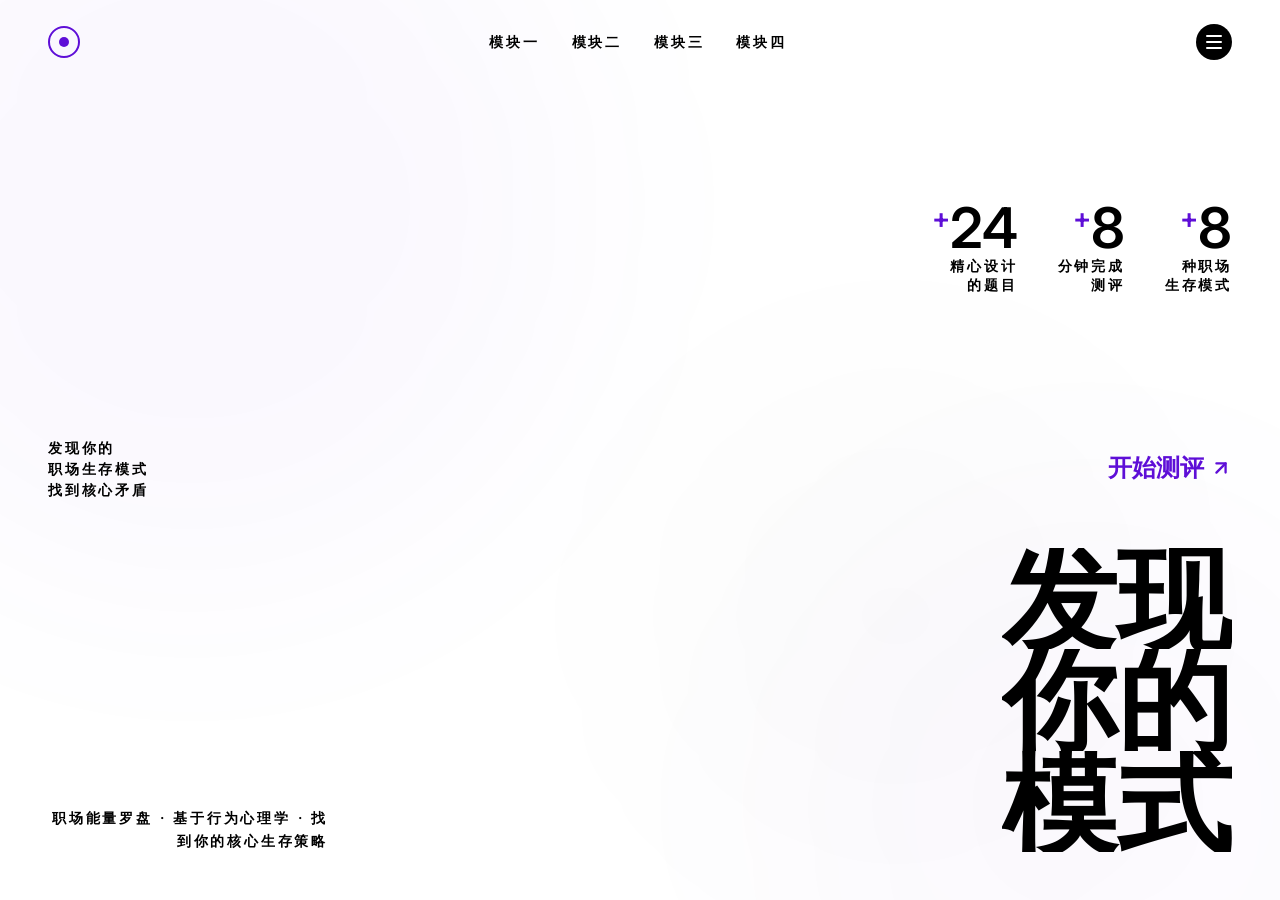
==== commit fb8963d1: "更新：职场能量罗盘 — 视频背景换成 CSS 光晕动画 · 白底 · 缓慢漂移" ====
--- a/projects/career-compass/index.html
+++ b/projects/career-compass/index.html
@@ -21,6 +21,7 @@
   font-family:'Inter',-apple-system,BlinkMacSystemFont,'Segoe UI','PingFang SC','Microsoft YaHei',sans-serif;
   -webkit-font-smoothing:antialiased;
   -webkit-tap-highlight-color:transparent;
+  background:#fff;
 }
 button{font-family:inherit;border:none;cursor:pointer;background:none;color:inherit;-webkit-appearance:none;appearance:none}
 a{color:inherit;text-decoration:none}
@@ -28,13 +29,31 @@
 /* ===== ACCENT ===== */
 :root{--accent:#5E0ED7}
 
-/* ===== VIDEO BG ===== */
-#bgVideo{
-  position:fixed;inset:0;width:100%;height:100%;object-fit:cover;z-index:0;pointer-events:none;
-}
-.video-overlay{
-  position:fixed;inset:0;z-index:1;pointer-events:none;
-  background:rgba(255,255,255,0.25);
+/* ===== ANIMATED BG ===== */
+.bg-orb{
+  position:fixed;border-radius:50%;filter:blur(120px);pointer-events:none;z-index:0;
+  opacity:.5;will-change:transform;
+}
+.bg-orb-1{
+  width:60vw;height:60vw;top:-20%;left:-15%;
+  background:rgba(94,14,215,.06);
+  animation:orbDrift 20s ease-in-out infinite;
+}
+.bg-orb-2{
+  width:50vw;height:50vw;bottom:-25%;right:-10%;
+  background:rgba(94,14,215,.04);
+  animation:orbDrift 24s ease-in-out infinite reverse;
+}
+.bg-orb-3{
+  width:40vw;height:40vw;top:40%;left:50%;
+  background:rgba(0,0,0,.03);
+  animation:orbDrift 18s ease-in-out infinite;
+}
+@keyframes orbDrift{
+  0%,100%{transform:translate(0,0)}
+  25%{transform:translate(60px,-40px)}
+  50%{transform:translate(-30px,50px)}
+  75%{transform:translate(-50px,-20px)}
 }
 
 /* ===== APP ===== */
@@ -418,10 +437,9 @@
 </head>
 <body>
 
-<video id="bgVideo" autoplay muted loop playsinline
-  src="https://d8j0ntlcm91z4.cloudfront.net/user_38xzZboKViGWJOttwIXH07lWA1P/hf_20260517_222138_3e3205be-3364-417b-a64a-bfe087acbec4.mp4">
-</video>
-<div class="video-overlay"></div>
+<div class="bg-orb bg-orb-1"></div>
+<div class="bg-orb bg-orb-2"></div>
+<div class="bg-orb bg-orb-3"></div>
 
 <div id="app">
 
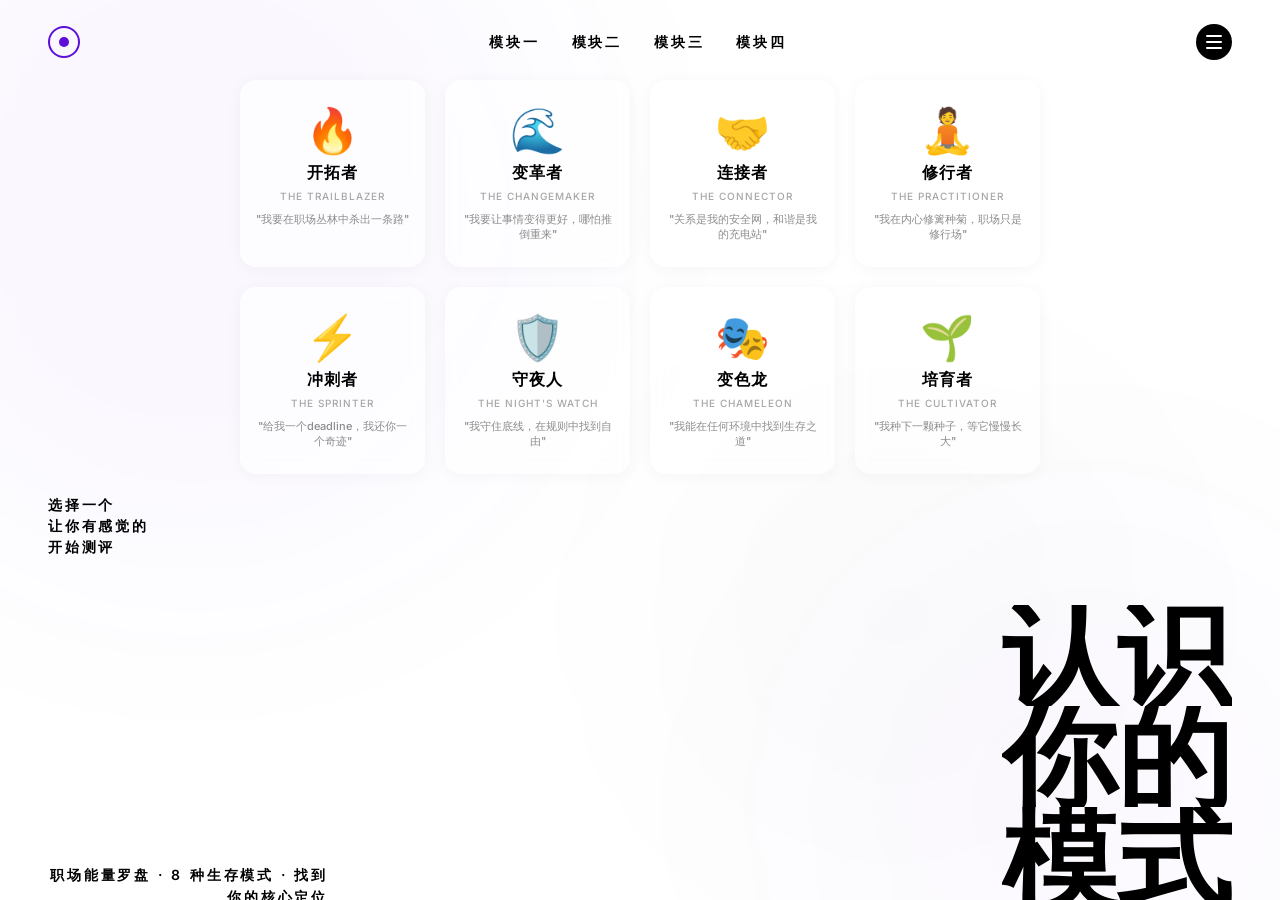
==== commit 26e1d433: "更新：职场能量罗盘 — 起始页改为 8 张模式卡片 · 点击抽取动画 · 光晕背景" ====
--- a/projects/career-compass/index.html
+++ b/projects/career-compass/index.html
@@ -141,38 +141,65 @@
   flex-shrink:0;cursor:pointer;
 }
 
-/* ===== STATS ROW ===== */
-.stats-row{
-  flex:1;display:flex;align-items:center;justify-content:flex-end;
-  padding:0 20px;
-}
-@media(min-width:640px){.stats-row{padding:0 32px}}
-@media(min-width:768px){.stats-row{padding:0 48px}}
-
-.stats-inner{
-  display:flex;gap:20px;
-}
-@media(min-width:640px){.stats-inner{gap:32px}}
-@media(min-width:768px){.stats-inner{gap:40px}}
-
-.stat{
-  text-align:right;
-  animation:fadeUp .6s cubic-bezier(.22,1,.36,1) both;
-}
-.stat:nth-child(1){animation-delay:.24s}
-.stat:nth-child(2){animation-delay:.36s}
-.stat:nth-child(3){animation-delay:.48s}
-
-.stat-num{
-  font-size:clamp(1.5rem,5vw,3.5rem);font-weight:600;color:#000;line-height:.9;
-}
-.stat-num .plus{font-size:.5em;color:var(--accent);vertical-align:super}
-.stat-label{
-  font-size:10px;font-weight:600;letter-spacing:.2em;text-transform:uppercase;color:#000;
-  white-space:pre-line;line-height:1.3;margin-top:4px;
-}
-@media(min-width:640px){.stat-label{font-size:12px}}
-@media(min-width:768px){.stat-label{font-size:14px}}
+/* ===== MODE CARDS GRID ===== */
+.mode-cards-wrap{
+  flex:1;display:flex;align-items:center;justify-content:center;
+  padding:20px;
+}
+.mode-cards-grid{
+  display:grid;grid-template-columns:repeat(2,1fr);
+  gap:12px;width:100%;max-width:600px;
+}
+@media(min-width:640px){.mode-cards-grid{gap:16px;grid-template-columns:repeat(4,1fr);max-width:700px}}
+@media(min-width:768px){.mode-cards-grid{gap:20px;max-width:800px}}
+
+.mode-card{
+  position:relative;background:rgba(255,255,255,.6);
+  backdrop-filter:blur(8px);-webkit-backdrop-filter:blur(8px);
+  border-radius:16px;padding:20px 12px 16px;
+  display:flex;flex-direction:column;align-items:center;gap:8px;
+  cursor:pointer;text-align:center;
+  box-shadow:0 2px 16px rgba(0,0,0,.04);
+  transition:transform .35s cubic-bezier(.22,1,.36,1),box-shadow .35s cubic-bezier(.22,1,.36,1),opacity .3s;
+  animation:cardIn .5s cubic-bezier(.22,1,.36,1) both;
+}
+@media(min-width:640px){.mode-card{padding:28px 16px 24px;gap:10px}}
+.mode-card:nth-child(1){animation-delay:.05s}
+.mode-card:nth-child(2){animation-delay:.1s}
+.mode-card:nth-child(3){animation-delay:.15s}
+.mode-card:nth-child(4){animation-delay:.2s}
+.mode-card:nth-child(5){animation-delay:.25s}
+.mode-card:nth-child(6){animation-delay:.3s}
+.mode-card:nth-child(7){animation-delay:.35s}
+.mode-card:nth-child(8){animation-delay:.4s}
+
+.mode-card:hover{transform:translateY(-4px);box-shadow:0 8px 30px rgba(0,0,0,.08)}
+.mode-card.pulled{
+  transform:scale(1.05);box-shadow:0 0 0 2px var(--accent),0 16px 48px rgba(94,14,215,.2);
+  z-index:5;
+}
+.mode-card.dismiss{opacity:0;transform:scale(.9);pointer-events:none}
+
+.mode-card-emoji{font-size:36px;line-height:1}
+@media(min-width:640px){.mode-card-emoji{font-size:44px}}
+.mode-card-name{
+  font-size:14px;font-weight:700;color:#000;letter-spacing:.05em;
+}
+@media(min-width:640px){.mode-card-name{font-size:16px}}
+.mode-card-en{
+  font-size:9px;font-weight:500;color:rgba(0,0,0,.35);letter-spacing:.1em;text-transform:uppercase;
+  margin-top:-4px;
+}
+@media(min-width:640px){.mode-card-en{font-size:10px}}
+
+.mode-card-tag{
+  font-size:10px;color:rgba(0,0,0,.45);line-height:1.4;font-weight:500;
+  display:-webkit-box;-webkit-line-clamp:2;-webkit-box-orient:vertical;overflow:hidden;
+  max-width:100%;
+}
+@media(min-width:640px){.mode-card-tag{font-size:11px}}
+
+@keyframes cardIn{from{opacity:0;transform:translateY(20px) scale(.95)}to{opacity:1;transform:translateY(0) scale(1)}}
 
 /* ===== BOTTOM SECTION ===== */
 .bottom{
@@ -458,26 +485,18 @@
       </button>
     </nav>
 
-    <div class="stats-row">
-      <div class="stats-inner">
-        <div class="stat"><div class="stat-num"><span class="plus">+</span>24</div><div class="stat-label">精⼼设计<br>的题目</div></div>
-        <div class="stat"><div class="stat-num"><span class="plus">+</span>8</div><div class="stat-label">分钟完成<br>测评</div></div>
-        <div class="stat"><div class="stat-num"><span class="plus">+</span>8</div><div class="stat-label">种职场<br>生存模式</div></div>
-      </div>
+    <div class="mode-cards-wrap">
+      <div class="mode-cards-grid" id="modeCardsGrid"></div>
     </div>
 
     <div class="bottom">
       <div class="bottom-row-a">
-        <p class="tagline">发现你的<br>职场生存模式<br>找到核心矛盾</p>
-        <button class="cta-link" onclick="startQuiz()">
-          开始测评
-          <svg viewBox="0 0 24 24" fill="none" stroke="currentColor" stroke-width="2.5" stroke-linecap="round" stroke-linejoin="round"><line x1="7" y1="17" x2="17" y2="7"/><polyline points="7 7 17 7 17 17"/></svg>
-        </button>
+        <p class="tagline">选择一个<br>让你有感觉的<br>开始测评</p>
       </div>
       <div class="bottom-row-b">
-        <div class="desc-block"><p>职场能量罗盘 · 基于行为心理学 · 找到你的核心生存策略</p></div>
+        <div class="desc-block"><p>职场能量罗盘 · 8 种生存模式 · 找到你的核心定位</p></div>
         <div class="heading-block">
-          <div class="heading-word"><span>发现</span></div>
+          <div class="heading-word"><span>认识</span></div>
           <div class="heading-word"><span>你的</span></div>
           <div class="heading-word"><span>模式</span></div>
         </div>
@@ -1157,8 +1176,36 @@
   window.print();
 }
 
+// ==================== MODE CARDS ====================
+function renderModeCards() {
+  const grid = document.getElementById('modeCardsGrid');
+  if (!grid) return;
+  const modes = Object.values(MODES);
+  grid.innerHTML = modes.map(m =>
+    '<div class="mode-card" data-key="' + m.key + '" onclick="pullCard(this,\'' + m.key + '\')">'
+    + '<div class="mode-card-emoji">' + m.emoji + '</div>'
+    + '<div class="mode-card-name">' + m.name + '</div>'
+    + '<div class="mode-card-en">' + m.nameEn + '</div>'
+    + '<div class="mode-card-tag">' + m.tagline + '</div>'
+    + '</div>'
+  ).join('');
+}
+
+function pullCard(card, key) {
+  // Pull out the selected card
+  card.classList.add('pulled');
+  // Dismiss all other cards
+  setTimeout(() => {
+    const all = document.querySelectorAll('.mode-card');
+    all.forEach(c => { if (c !== card) c.classList.add('dismiss'); });
+  }, 200);
+  // Start quiz after animation
+  setTimeout(() => { startQuiz(); }, 600);
+}
+
 // ==================== BOOT ====================
 window.addEventListener('DOMContentLoaded', () => {
+  renderModeCards();
   navigateTo('start');
 });
 </script>
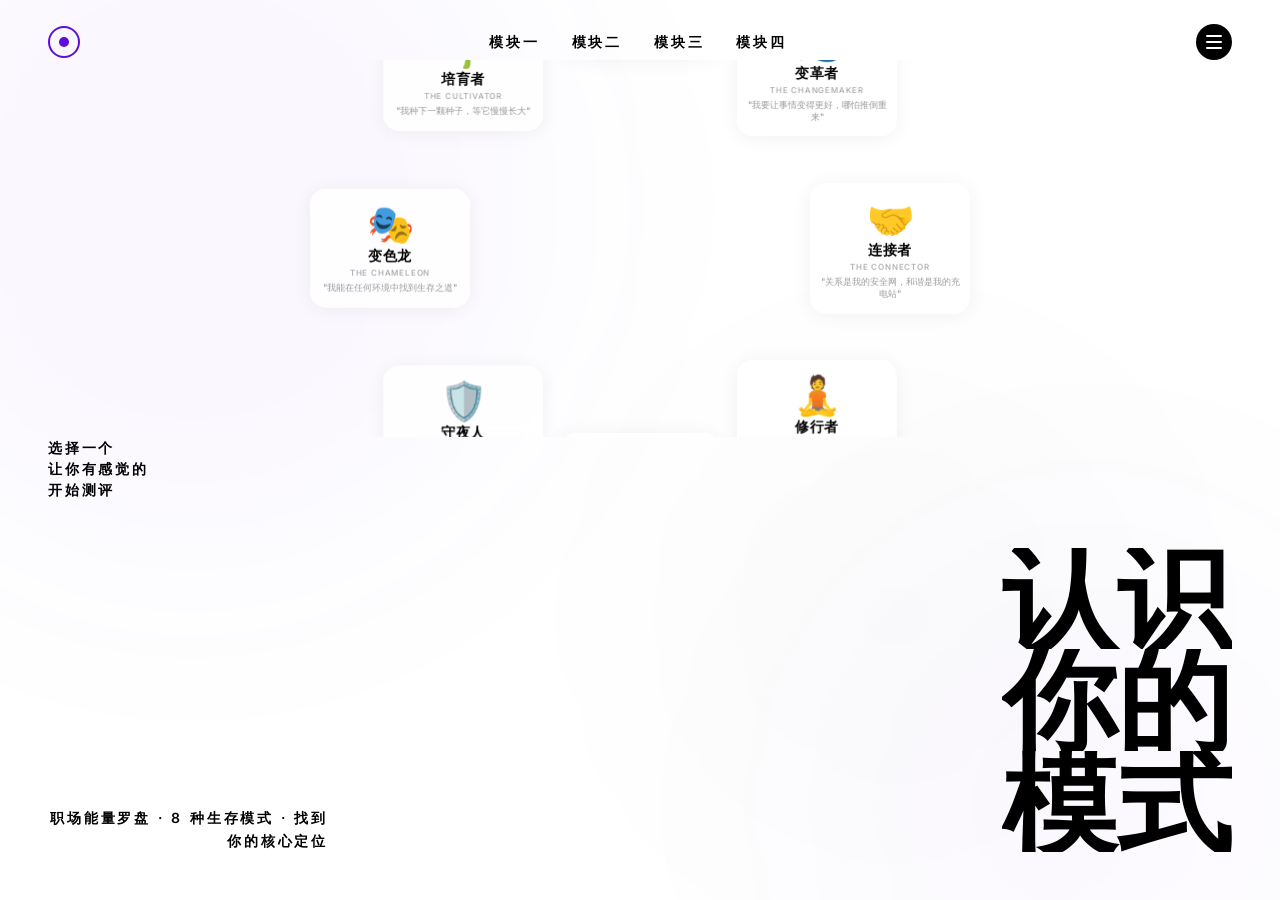
==== commit d156affa: "更新：职场能量罗盘 — 8 张模式卡片改为旋转圆环 · 悬停暂停 · 点击抽取" ====
--- a/projects/career-compass/index.html
+++ b/projects/career-compass/index.html
@@ -141,65 +141,66 @@
   flex-shrink:0;cursor:pointer;
 }
 
-/* ===== MODE CARDS GRID ===== */
+/* ===== MODE CARDS RING ===== */
 .mode-cards-wrap{
   flex:1;display:flex;align-items:center;justify-content:center;
-  padding:20px;
-}
-.mode-cards-grid{
-  display:grid;grid-template-columns:repeat(2,1fr);
-  gap:12px;width:100%;max-width:600px;
-}
-@media(min-width:640px){.mode-cards-grid{gap:16px;grid-template-columns:repeat(4,1fr);max-width:700px}}
-@media(min-width:768px){.mode-cards-grid{gap:20px;max-width:800px}}
+  padding:20px;overflow:hidden;
+}
+.mode-cards-ring{
+  position:relative;
+  width:min(70vw,70vh,500px);height:min(70vw,70vh,500px);
+  animation:ringRotate 30s linear infinite;
+}
+.mode-cards-ring.paused{animation-play-state:paused}
+@keyframes ringRotate{from{transform:rotate(0deg)}to{transform:rotate(360deg)}}
 
 .mode-card{
-  position:relative;background:rgba(255,255,255,.6);
+  position:absolute;
+  top:50%;left:50%;
+  width:clamp(110px,22vw,160px);
+  background:rgba(255,255,255,.75);
   backdrop-filter:blur(8px);-webkit-backdrop-filter:blur(8px);
-  border-radius:16px;padding:20px 12px 16px;
-  display:flex;flex-direction:column;align-items:center;gap:8px;
+  border-radius:16px;padding:16px 10px 14px;
+  display:flex;flex-direction:column;align-items:center;gap:4px;
   cursor:pointer;text-align:center;
-  box-shadow:0 2px 16px rgba(0,0,0,.04);
+  box-shadow:0 2px 20px rgba(0,0,0,.06);
   transition:transform .35s cubic-bezier(.22,1,.36,1),box-shadow .35s cubic-bezier(.22,1,.36,1),opacity .3s;
-  animation:cardIn .5s cubic-bezier(.22,1,.36,1) both;
-}
-@media(min-width:640px){.mode-card{padding:28px 16px 24px;gap:10px}}
-.mode-card:nth-child(1){animation-delay:.05s}
-.mode-card:nth-child(2){animation-delay:.1s}
-.mode-card:nth-child(3){animation-delay:.15s}
-.mode-card:nth-child(4){animation-delay:.2s}
-.mode-card:nth-child(5){animation-delay:.25s}
-.mode-card:nth-child(6){animation-delay:.3s}
-.mode-card:nth-child(7){animation-delay:.35s}
-.mode-card:nth-child(8){animation-delay:.4s}
-
-.mode-card:hover{transform:translateY(-4px);box-shadow:0 8px 30px rgba(0,0,0,.08)}
+  transform-origin:center center;
+}
+.mode-card:nth-child(1){transform:translate(-50%,-50%) rotate(0deg) translateY(calc(min(35vw,35vh,250px) * -1)) rotate(0deg)}
+.mode-card:nth-child(2){transform:translate(-50%,-50%) rotate(45deg) translateY(calc(min(35vw,35vh,250px) * -1)) rotate(-45deg)}
+.mode-card:nth-child(3){transform:translate(-50%,-50%) rotate(90deg) translateY(calc(min(35vw,35vh,250px) * -1)) rotate(-90deg)}
+.mode-card:nth-child(4){transform:translate(-50%,-50%) rotate(135deg) translateY(calc(min(35vw,35vh,250px) * -1)) rotate(-135deg)}
+.mode-card:nth-child(5){transform:translate(-50%,-50%) rotate(180deg) translateY(calc(min(35vw,35vh,250px) * -1)) rotate(-180deg)}
+.mode-card:nth-child(6){transform:translate(-50%,-50%) rotate(225deg) translateY(calc(min(35vw,35vh,250px) * -1)) rotate(-225deg)}
+.mode-card:nth-child(7){transform:translate(-50%,-50%) rotate(270deg) translateY(calc(min(35vw,35vh,250px) * -1)) rotate(-270deg)}
+.mode-card:nth-child(8){transform:translate(-50%,-50%) rotate(315deg) translateY(calc(min(35vw,35vh,250px) * -1)) rotate(-315deg)}
+
+.mode-card:hover{
+  box-shadow:0 8px 30px rgba(0,0,0,.12);
+}
 .mode-card.pulled{
-  transform:scale(1.05);box-shadow:0 0 0 2px var(--accent),0 16px 48px rgba(94,14,215,.2);
-  z-index:5;
-}
-.mode-card.dismiss{opacity:0;transform:scale(.9);pointer-events:none}
-
-.mode-card-emoji{font-size:36px;line-height:1}
-@media(min-width:640px){.mode-card-emoji{font-size:44px}}
+  transform:translate(-50%,-50%) scale(1.25) !important;
+  box-shadow:0 0 0 2px var(--accent),0 20px 60px rgba(94,14,215,.25);
+  z-index:10;transition:transform .5s cubic-bezier(.22,1,.36,1),box-shadow .5s,opacity .3s;
+}
+.mode-card.dismiss{opacity:0;transform:translate(-50%,-50%) scale(.5) !important;pointer-events:none}
+
+.mode-card-emoji{font-size:32px;line-height:1}
+@media(min-width:640px){.mode-card-emoji{font-size:38px}}
 .mode-card-name{
-  font-size:14px;font-weight:700;color:#000;letter-spacing:.05em;
-}
-@media(min-width:640px){.mode-card-name{font-size:16px}}
+  font-size:13px;font-weight:700;color:#000;letter-spacing:.05em;
+}
+@media(min-width:640px){.mode-card-name{font-size:14px}}
 .mode-card-en{
-  font-size:9px;font-weight:500;color:rgba(0,0,0,.35);letter-spacing:.1em;text-transform:uppercase;
-  margin-top:-4px;
-}
-@media(min-width:640px){.mode-card-en{font-size:10px}}
-
+  font-size:8px;font-weight:500;color:rgba(0,0,0,.35);letter-spacing:.1em;text-transform:uppercase;
+  margin-top:-2px;
+}
 .mode-card-tag{
-  font-size:10px;color:rgba(0,0,0,.45);line-height:1.4;font-weight:500;
+  font-size:9px;color:rgba(0,0,0,.4);line-height:1.3;font-weight:500;
   display:-webkit-box;-webkit-line-clamp:2;-webkit-box-orient:vertical;overflow:hidden;
   max-width:100%;
 }
-@media(min-width:640px){.mode-card-tag{font-size:11px}}
-
-@keyframes cardIn{from{opacity:0;transform:translateY(20px) scale(.95)}to{opacity:1;transform:translateY(0) scale(1)}}
 
 /* ===== BOTTOM SECTION ===== */
 .bottom{
@@ -486,7 +487,7 @@
     </nav>
 
     <div class="mode-cards-wrap">
-      <div class="mode-cards-grid" id="modeCardsGrid"></div>
+      <div class="mode-cards-ring" id="modeCardsRing"></div>
     </div>
 
     <div class="bottom">
@@ -1176,31 +1177,34 @@
   window.print();
 }
 
-// ==================== MODE CARDS ====================
+// ==================== MODE CARDS RING ====================
 function renderModeCards() {
-  const grid = document.getElementById('modeCardsGrid');
-  if (!grid) return;
+  const ring = document.getElementById('modeCardsRing');
+  if (!ring) return;
   const modes = Object.values(MODES);
-  grid.innerHTML = modes.map(m =>
-    '<div class="mode-card" data-key="' + m.key + '" onclick="pullCard(this,\'' + m.key + '\')">'
+  ring.innerHTML = modes.map(m =>
+    '<div class="mode-card" data-key="' + m.key + '" onclick="pullCard(this)">'
     + '<div class="mode-card-emoji">' + m.emoji + '</div>'
     + '<div class="mode-card-name">' + m.name + '</div>'
     + '<div class="mode-card-en">' + m.nameEn + '</div>'
     + '<div class="mode-card-tag">' + m.tagline + '</div>'
     + '</div>'
   ).join('');
-}
-
-function pullCard(card, key) {
-  // Pull out the selected card
+
+  // Pause ring on hover
+  ring.addEventListener('mouseenter', () => ring.classList.add('paused'));
+  ring.addEventListener('mouseleave', () => ring.classList.remove('paused'));
+}
+
+function pullCard(card) {
+  const ring = document.getElementById('modeCardsRing');
+  ring.classList.add('paused');
   card.classList.add('pulled');
-  // Dismiss all other cards
   setTimeout(() => {
     const all = document.querySelectorAll('.mode-card');
     all.forEach(c => { if (c !== card) c.classList.add('dismiss'); });
-  }, 200);
-  // Start quiz after animation
-  setTimeout(() => { startQuiz(); }, 600);
+  }, 250);
+  setTimeout(() => { startQuiz(); }, 700);
 }
 
 // ==================== BOOT ====================
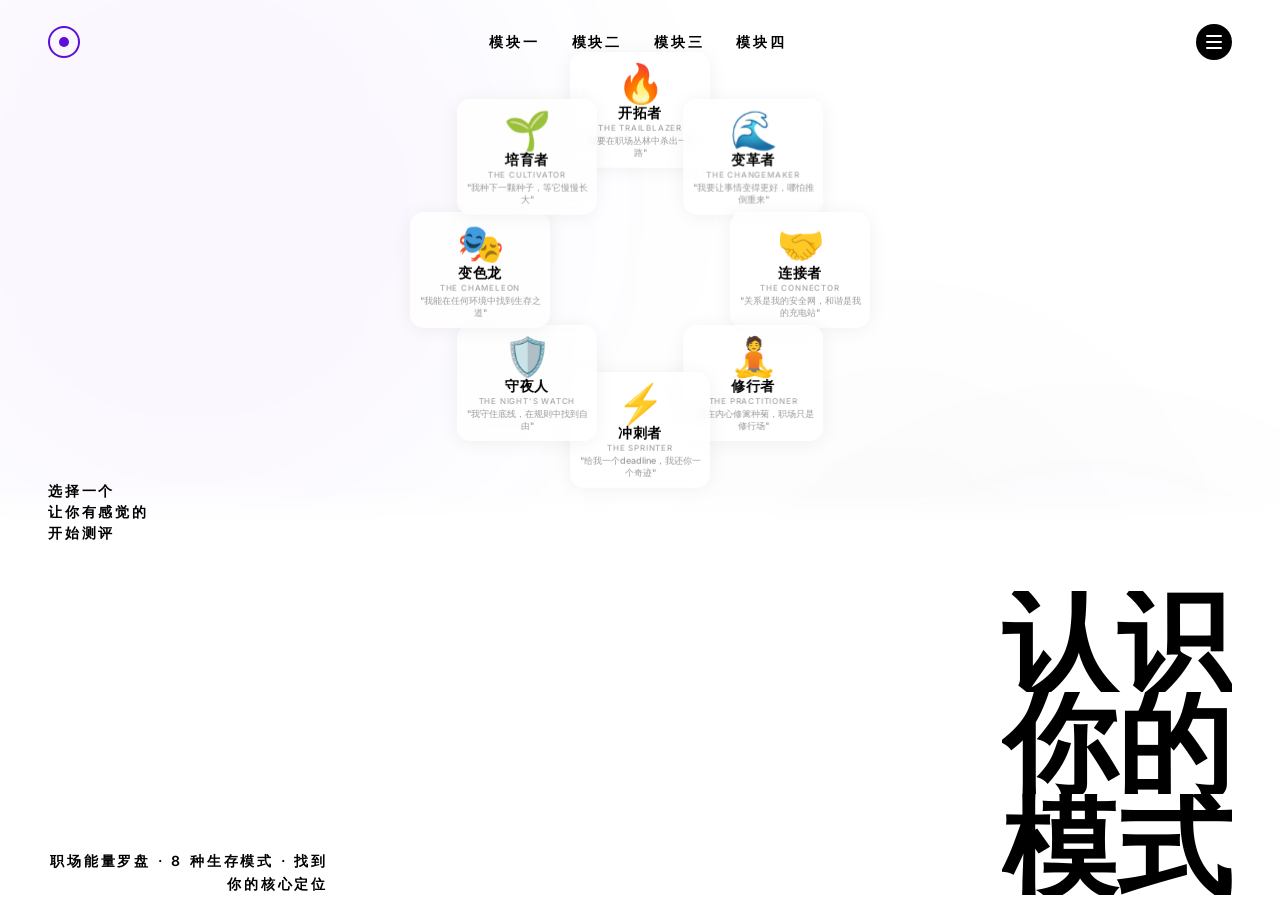
==== commit 360b43bb: "修复：职场能量罗盘 — 圆环尺寸缩小 · 底部渐变遮罩防止遮挡 · 移动端适配" ====
--- a/projects/career-compass/index.html
+++ b/projects/career-compass/index.html
@@ -144,12 +144,13 @@
 /* ===== MODE CARDS RING ===== */
 .mode-cards-wrap{
   flex:1;display:flex;align-items:center;justify-content:center;
-  padding:20px;overflow:hidden;
+  padding:20px;overflow:visible;z-index:1;
 }
 .mode-cards-ring{
   position:relative;
-  width:min(70vw,70vh,500px);height:min(70vw,70vh,500px);
+  width:min(60vw,50vh,380px);height:min(60vw,50vh,380px);
   animation:ringRotate 30s linear infinite;
+  flex-shrink:0;
 }
 .mode-cards-ring.paused{animation-play-state:paused}
 @keyframes ringRotate{from{transform:rotate(0deg)}to{transform:rotate(360deg)}}
@@ -157,24 +158,24 @@
 .mode-card{
   position:absolute;
   top:50%;left:50%;
-  width:clamp(110px,22vw,160px);
+  width:clamp(100px,18vw,140px);
   background:rgba(255,255,255,.75);
   backdrop-filter:blur(8px);-webkit-backdrop-filter:blur(8px);
-  border-radius:16px;padding:16px 10px 14px;
-  display:flex;flex-direction:column;align-items:center;gap:4px;
+  border-radius:14px;padding:12px 8px 10px;
+  display:flex;flex-direction:column;align-items:center;gap:2px;
   cursor:pointer;text-align:center;
   box-shadow:0 2px 20px rgba(0,0,0,.06);
   transition:transform .35s cubic-bezier(.22,1,.36,1),box-shadow .35s cubic-bezier(.22,1,.36,1),opacity .3s;
   transform-origin:center center;
 }
-.mode-card:nth-child(1){transform:translate(-50%,-50%) rotate(0deg) translateY(calc(min(35vw,35vh,250px) * -1)) rotate(0deg)}
-.mode-card:nth-child(2){transform:translate(-50%,-50%) rotate(45deg) translateY(calc(min(35vw,35vh,250px) * -1)) rotate(-45deg)}
-.mode-card:nth-child(3){transform:translate(-50%,-50%) rotate(90deg) translateY(calc(min(35vw,35vh,250px) * -1)) rotate(-90deg)}
-.mode-card:nth-child(4){transform:translate(-50%,-50%) rotate(135deg) translateY(calc(min(35vw,35vh,250px) * -1)) rotate(-135deg)}
-.mode-card:nth-child(5){transform:translate(-50%,-50%) rotate(180deg) translateY(calc(min(35vw,35vh,250px) * -1)) rotate(-180deg)}
-.mode-card:nth-child(6){transform:translate(-50%,-50%) rotate(225deg) translateY(calc(min(35vw,35vh,250px) * -1)) rotate(-225deg)}
-.mode-card:nth-child(7){transform:translate(-50%,-50%) rotate(270deg) translateY(calc(min(35vw,35vh,250px) * -1)) rotate(-270deg)}
-.mode-card:nth-child(8){transform:translate(-50%,-50%) rotate(315deg) translateY(calc(min(35vw,35vh,250px) * -1)) rotate(-315deg)}
+.mode-card:nth-child(1){transform:translate(-50%,-50%) rotate(0deg) translateY(calc(min(28vw,24vh,160px) * -1)) rotate(0deg)}
+.mode-card:nth-child(2){transform:translate(-50%,-50%) rotate(45deg) translateY(calc(min(28vw,24vh,160px) * -1)) rotate(-45deg)}
+.mode-card:nth-child(3){transform:translate(-50%,-50%) rotate(90deg) translateY(calc(min(28vw,24vh,160px) * -1)) rotate(-90deg)}
+.mode-card:nth-child(4){transform:translate(-50%,-50%) rotate(135deg) translateY(calc(min(28vw,24vh,160px) * -1)) rotate(-135deg)}
+.mode-card:nth-child(5){transform:translate(-50%,-50%) rotate(180deg) translateY(calc(min(28vw,24vh,160px) * -1)) rotate(-180deg)}
+.mode-card:nth-child(6){transform:translate(-50%,-50%) rotate(225deg) translateY(calc(min(28vw,24vh,160px) * -1)) rotate(-225deg)}
+.mode-card:nth-child(7){transform:translate(-50%,-50%) rotate(270deg) translateY(calc(min(28vw,24vh,160px) * -1)) rotate(-270deg)}
+.mode-card:nth-child(8){transform:translate(-50%,-50%) rotate(315deg) translateY(calc(min(28vw,24vh,160px) * -1)) rotate(-315deg)}
 
 .mode-card:hover{
   box-shadow:0 8px 30px rgba(0,0,0,.12);
@@ -204,7 +205,8 @@
 
 /* ===== BOTTOM SECTION ===== */
 .bottom{
-  padding:0 20px 32px;display:flex;flex-direction:column;gap:24px;flex-shrink:0;
+  padding:40px 20px 32px;display:flex;flex-direction:column;gap:24px;flex-shrink:0;
+  position:relative;z-index:2;background:linear-gradient(180deg,transparent 0%,rgba(255,255,255,.85) 40px,#fff 80px);
 }
 @media(min-width:640px){.bottom{padding:0 32px 40px}}
 @media(min-width:768px){.bottom{padding:0 48px 48px;gap:48px}}
